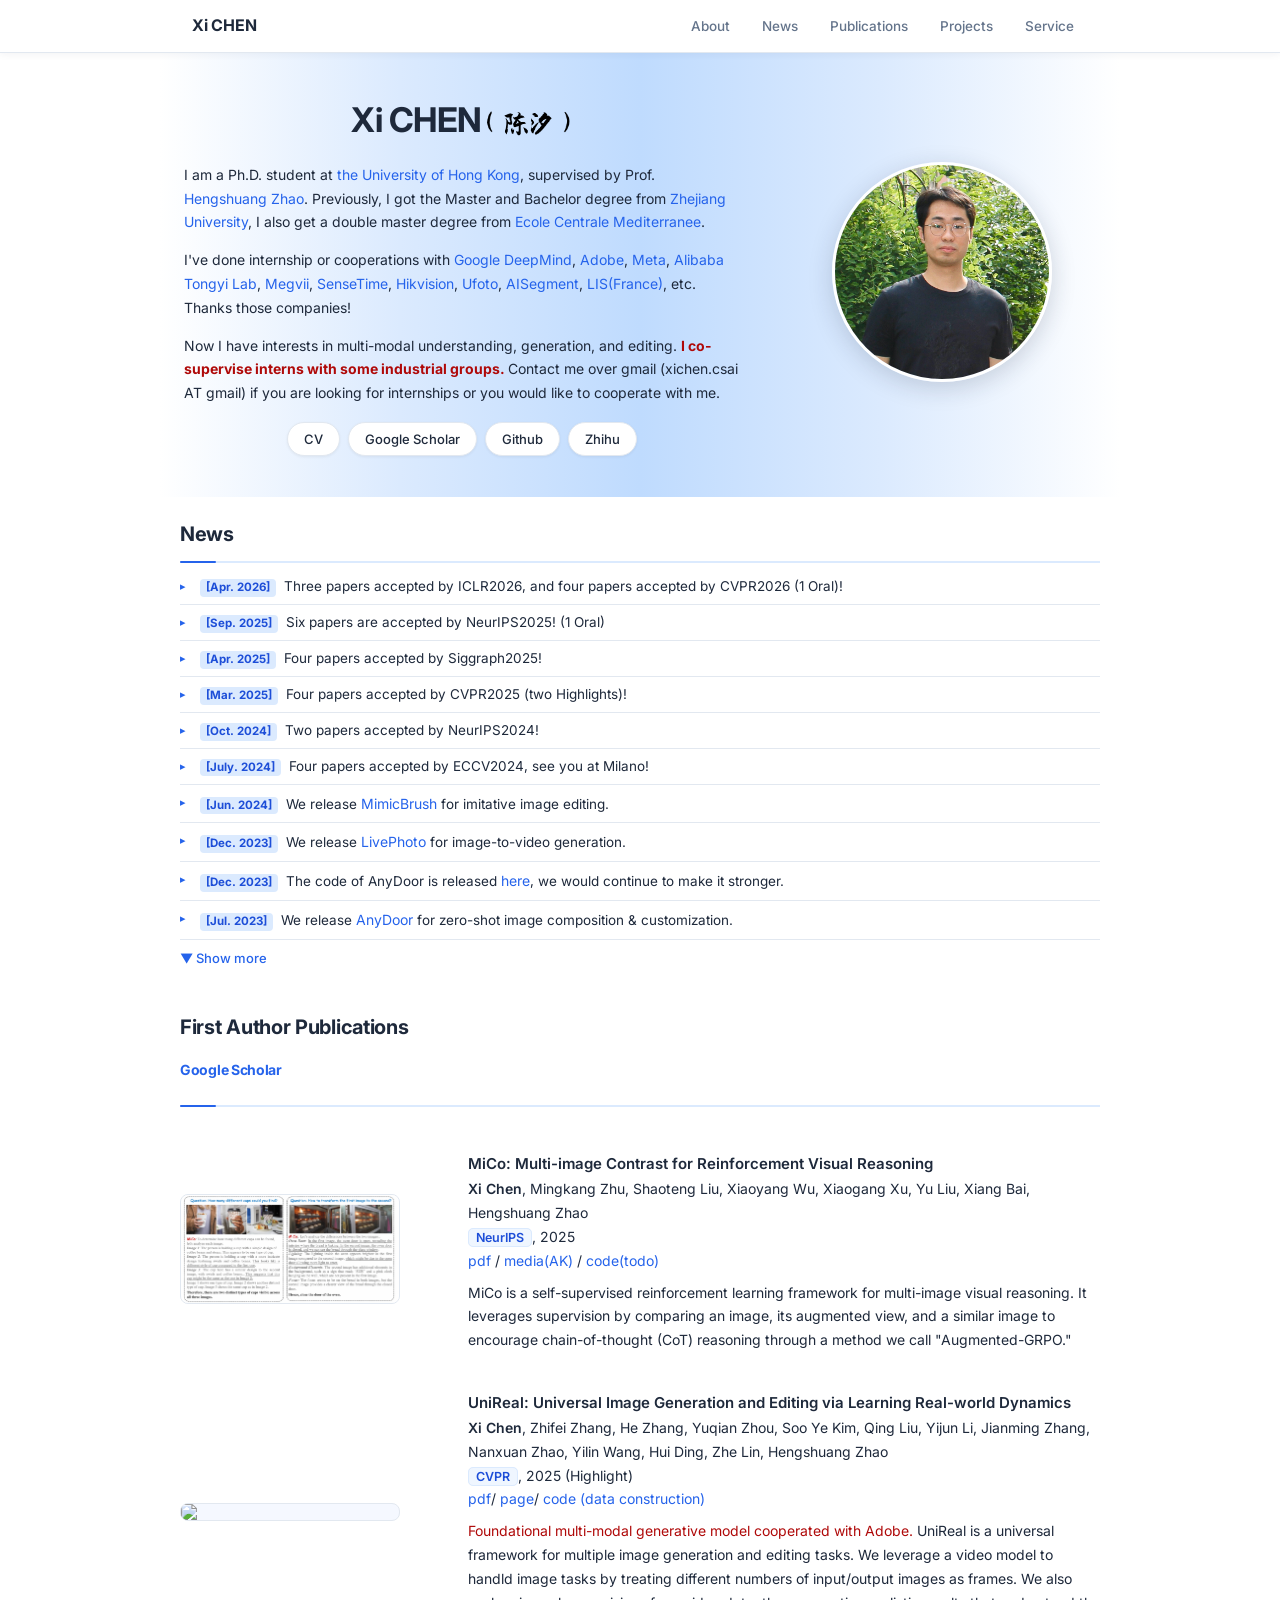
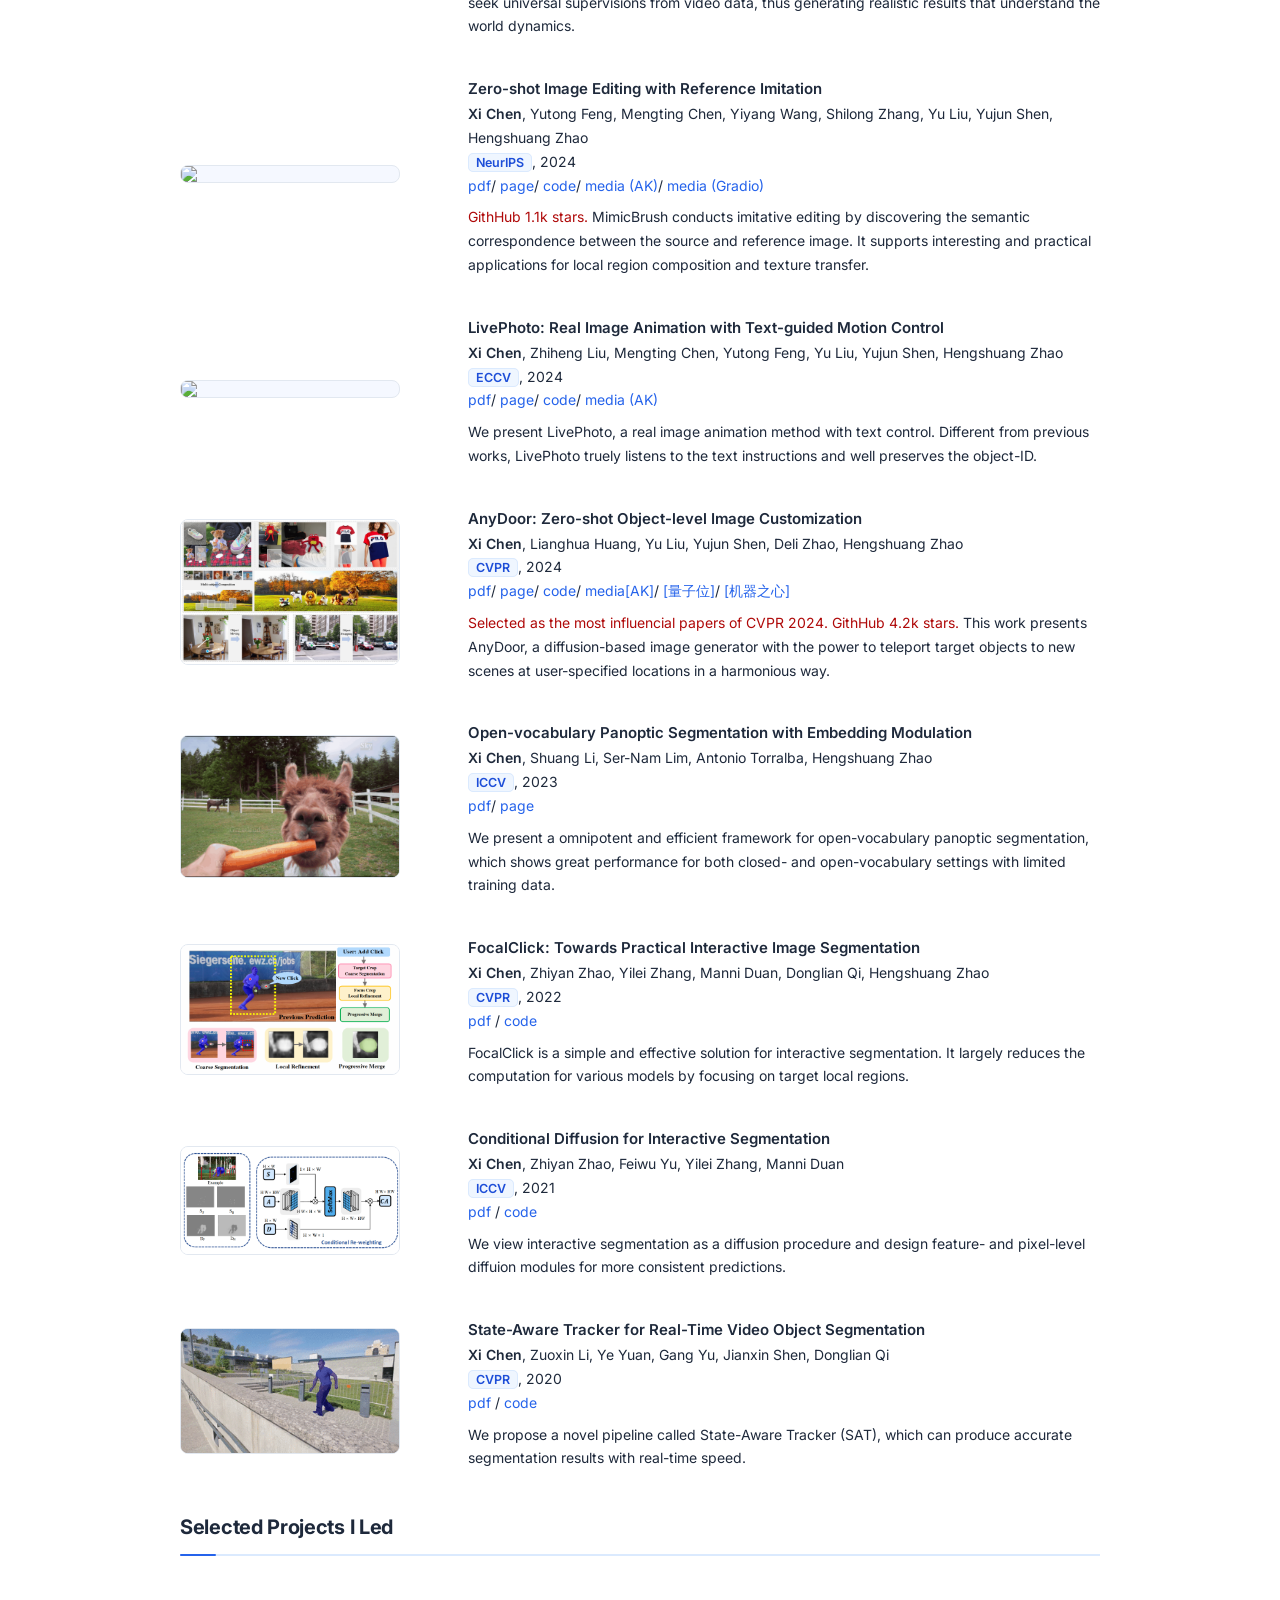
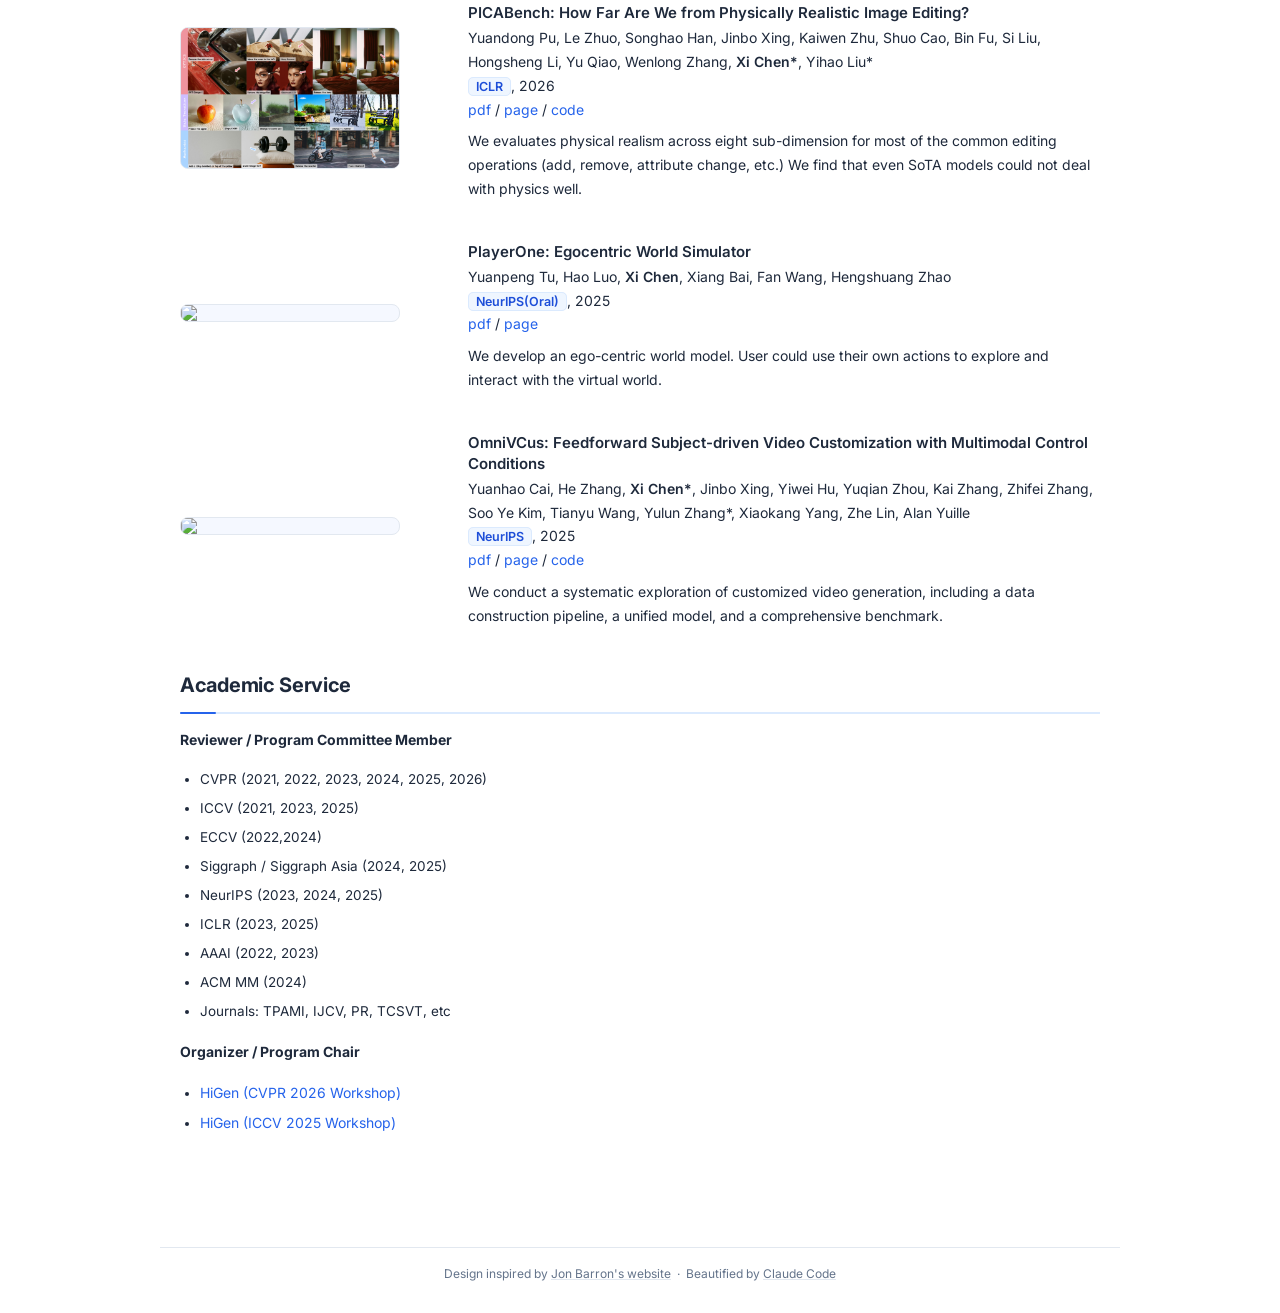
==== index.html @ 02a72957 "Fix paper row spacing: tighten title-to-author gap and adjust description margin Co-Authored-By: Cla" ====
<!DOCTYPE HTML>
<html lang="en">

<head>
  <meta http-equiv="Content-Type" content="text/html; charset=UTF-8">

  <title>Xi CHEN (陈汐)</title>

  <meta name="author" content="Xi Chen">
  <meta name="viewport" content="width=device-width, initial-scale=1">

  <link rel="preconnect" href="https://fonts.googleapis.com">
  <link rel="preconnect" href="https://fonts.gstatic.com" crossorigin>
  <link rel="stylesheet" type="text/css" href="stylesheet.css">
  <link rel="icon" type="image/jpg" href="images/hku_icon.jpeg">

</head>

<body>

  <!-- ===== Top Navigation Bar ===== -->
  <nav class="topnav">
    <div class="topnav-inner">
      <span class="topnav-name">Xi CHEN</span>
      <div class="topnav-links">
        <a href="#about">About</a>
        <a href="#news">News</a>
        <a href="#publications">Publications</a>
        <a href="#projects">Projects</a>
        <a href="#service">Service</a>
      </div>
    </div>
  </nav>

  <table class="main-wrapper"
    style="width:100%;max-width:960px;border:0px;border-spacing:0px;border-collapse:separate;margin-right:auto;margin-left:auto;">
    <tbody>
      <tr style="padding:0px">
        <td style="padding:0px">
          <table class="bio-section" id="about"
            style="width:100%;border:0px;border-spacing:0px;border-collapse:separate;margin-right:auto;margin-left:auto;">
            <tbody>
              <tr style="padding:0px">
                <td style="padding:2.5%;width:63%;vertical-align:middle">
                  <p style="text-align:center">
                    <name>Xi CHEN<img style="max-height:30px;vertical-align: middle;"
                        src="images/chinese_name.png" /></name>

                  </p>
                  <p>
                    I am a Ph.D. student at <a href="https://www.hku.hk/">the University of Hong Kong</a>, supervised by Prof. <a
                    href="https://hszhao.github.io/">Hengshuang Zhao</a>.

                    <!--Before joining HKU, I worked as a senior research engineer at  
                    <a href="https://www.alibabagroup.com/en-US">Alibaba Group</a>.-->
          
                    Previously, I got the Master and Bachelor degree from
                    <a href="https://www.zju.edu.cn/english/">Zhejiang University</a>,
                    I also get a double master degree from
                    <a href="https://www.centrale-mediterranee.fr/fr">Ecole Centrale Mediterranee</a>.
                  </p>


                  <p>
                    I've done internship or cooperations with  
                     <a href="https://deepmind.google/">Google DeepMind</a>, 
                     <a href="https://www.adobe.com/about-adobe.html">Adobe</a>, 
                     <a href="https://www.meta.ai/">Meta</a>, 
                     <a href="https://www.alibaba.com/">Alibaba Tongyi Lab</a>, 
                     <a href="https://en.megvii.com/">Megvii</a>, 
                     <a href="https://www.sensetime.com/cn">SenseTime</a>, 
                     <a href="https://us.hikvision.com/en">Hikvision</a>, 
                     <a href="https://www.ufotosoft.com/">Ufoto</a>, 
                     <a href="https://www.aisegment.cn/">AISegment</a>, 
                     <a href="https://www.lis-lab.fr/">LIS(France)</a>, 
                     etc. Thanks those companies!
                  </p>

                  <p>
                    Now I have interests in multi-modal understanding, generation, and editing.
                    <span style="color:rgb(175, 9, 9); font-weight:bold;">
                      I co-supervise interns with some industrial groups.
                    </span>  
                    Contact me over gmail (xichen.csai AT gmail) if you are looking for internships or you would like to cooperate with me.
                  </p>
                
                  <p>
                    <!-- <font color="red">Update: On job market now! Drop me an email if you are interested.</font> -->
                  </p>
                  <p class="profile-links">
                    <a href="data/cv_chenxi_2023.3.pdf">CV</a>
                    <a href="https://scholar.google.com/citations?user=INISnXkAAAAJ&hl=en">Google Scholar</a>
                    <a href="https://github.com/XavierCHEN34">Github</a>
                    <a href="https://www.zhihu.com/people/xavierchen">Zhihu</a>
                  </p>
                </td>
              
                <td style="padding:2.5%;width:40%;max-width:40%;text-align:center;">
                  <a href="images/photo-life.jpg" target="_blank">
                    <img 
                      src="images/photo-life.jpg" 
                      alt="profile photo" 
                      class="hoverZoomLink profile-photo"
                      style="
                        width: 220px;
                        height: 220px;
                        border-radius: 50%;
                        object-fit: cover;
                        box-shadow: 0 4px 10px rgba(0,0,0,0.2);
                        transition: all 0.5s ease-in-out;
                      ">
                  </a>
                </td>

                <style>
                  /* 鼠标悬停时换图 */
                  .profile-photo:hover {
                    content: url('images/photo-life2.jpg');
                    transform: scale(1.05); /* 轻微放大一点，更生动 */
                    box-shadow: 0 6px 15px rgba(0,0,0,0.3);
                  }
                </style>


              </tr>
            </tbody>
          </table>
          <table
            style="width:100%;border:0px;border-spacing:0px;border-collapse:separate;margin-right:auto;margin-left:auto;">
            <tbody>
              <tr>
                <td style="padding:20px;width:100%;vertical-align:middle">
                  <heading id="news">News</heading>
                  <ul class="news-list" id="news-list">
                    <li> <b>[Apr. 2026]</b> Three papers accepted by ICLR2026, and four papers accepted by CVPR2026 (1 Oral)!</li>
                    <li> <b>[Sep. 2025]</b> Six papers are accepted by NeurIPS2025! (1 Oral) </li>
                    <li> <b>[Apr. 2025]</b> Four papers accepted by Siggraph2025!</li>
                    <li> <b>[Mar. 2025]</b> Four papers accepted by CVPR2025 (two Highlights)!</li>
                    <li> <b>[Oct. 2024]</b> Two papers accepted by NeurIPS2024!</li>
                    <li> <b>[July. 2024]</b> Four papers accepted by ECCV2024, see you at Milano!</li>
                    <li> <b>[Jun. 2024]</b> We release <a href="https://xavierchen34.github.io/MimicBrush-Page/">MimicBrush</a> for imitative image editing. </li>
                    <li> <b>[Dec. 2023]</b> We release <a href="https://xavierchen34.github.io/LivePhoto-Page/">LivePhoto</a> for image-to-video generation. </li>
                    <li> <b>[Dec. 2023]</b> The code of AnyDoor is released <a href="https://github.com/damo-vilab/AnyDoor">here</a>, we would continue to make it stronger. </li>
                    <li> <b>[Jul. 2023]</b> We release <a href="https://damo-vilab.github.io/AnyDoor-Page/">AnyDoor</a> for zero-shot image composition &amp; customization.</li>
                    <li> <b>[Jul. 2023]</b> OPSNet is accepted by ICCV2023.</li>
                    <li> <b>[Mar. 2023]</b> We release the manuscripts of
                      <a href="https://arxiv.org/abs/2303.11324">OPSNet</a> and
                      <a href="https://arxiv.org/abs/2303.11320">ScribbleSeg</a>.</li>
                    <li> <b>[Mar. 2023]</b> One co-authored paper accepted to CVPR2023.</li>
                    <li> <b>[Feb. 2022]</b> I join HKU as a PhD student. </li>
                    <li> <b>[Mar. 2022]</b> One paper accepted to CVPR2022.</li>
                    <li> <b>[Jun. 2021]</b> One paper accepted to ICCV2021.</li>
                    <li> <b>[Jun. 2020]</b> I graduate from Zhejiang University and join Alibaba Group.</li>
                    <li> <b>[Mar. 2020]</b> One paper accepted to CVPR2020.</li>
                  </ul>
                  <div style="text-align:left;margin-top:6px;">
                    <a id="news-toggle" href="javascript:void(0);" onclick="toggleNews()" style="font-size:13px;">▼ Show more</a>
                  </div>
                  <script>
                    var NEWS_VISIBLE = 10;
                    function applyNewsVisibility(expanded) {
                      var items = document.querySelectorAll('#news-list li');
                      for (var i = 0; i < items.length; i++) {
                        items[i].style.display = (expanded || i < NEWS_VISIBLE) ? '' : 'none';
                      }
                      var toggle = document.getElementById('news-toggle');
                      toggle.style.display = items.length <= NEWS_VISIBLE ? 'none' : '';
                      toggle.textContent = expanded ? '▲ Show less' : '▼ Show more';
                      toggle._expanded = expanded;
                    }
                    function toggleNews() {
                      var toggle = document.getElementById('news-toggle');
                      applyNewsVisibility(!toggle._expanded);
                    }
                    applyNewsVisibility(false);
                  </script>
                </td>
              </tr>
            </tbody>
          </table>

          <table
            style="width:100%;border:0px;border-spacing:0px;border-collapse:separate;margin-right:auto;margin-left:auto;">
            <tbody>
              <tr>
                <td style="padding:20px;width:100%;vertical-align:middle">
                  <heading id="publications">First Author Publications
                  <p>
                    <a href="https://scholar.google.com/citations?user=INISnXkAAAAJ&hl=en">Google Scholar</a> 
                  </p>
                </td>
              </tr>
            </tbody>
          </table>
          <table
            style="width:100%;border:0px;border-spacing:0px;border-collapse:separate;margin-right:auto;margin-left:auto;">
            <tbody>


              <tr class="paper-row" onmouseout="malle_stop()" onmouseover="malle_start()">
                <td style="padding:20px;width:30%;vertical-align:middle">
                  <div class="one">
                    <div class="two" id='malle_image'>
                      <img src='images/mico.png'>
                    </div>
                    <img src='images/mico2.png'>
                  </div>
                  <script type="text/javascript">
                    function malle_start() {
                      document.getElementById('malle_image').style.opacity = "1";
                    }
                    function malle_stop() {
                      document.getElementById('malle_image').style.opacity = "0";
                    }
                    malle_stop()
                  </script>
                </td>
                <td style="padding:20px;width:70%;vertical-align:top">
                  <a href="https://arxiv.org/abs/2506.22434">
                    <papertitle>MiCo: Multi-image Contrast for Reinforcement Visual Reasoning</papertitle>
                  </a>
                  <strong>Xi Chen</strong>, Mingkang Zhu, Shaoteng Liu, Xiaoyang Wu, Xiaogang Xu, Yu Liu, Xiang Bai, Hengshuang Zhao
                  <br>
                  <em>NeurIPS</em>, 2025
                  <br>
                  <a href="https://arxiv.org/abs/2506.22434">pdf</a> / 
                  <a href="https://x.com/_akhaliq/status/1939528983135363086">media(AK)</a> /
                  <a href="https://arxiv.org/abs/2506.22434">code(todo)</a> 
                  <p>
                    MiCo is a self-supervised reinforcement learning framework for multi-image visual reasoning. 
                    It leverages supervision by comparing an image, its augmented view, and a similar image to encourage chain-of-thought (CoT) reasoning through a method we call "Augmented-GRPO."
                  </p>
                </td>
              </tr>



              <tr class="paper-row" onmouseout="malle_stop()" onmouseover="malle_start()">
                <td style="padding:20px;width:30%;vertical-align:middle">
                  <div class="one">
                    <div class="two" id='malle_image'>
                      <img src='images/UniReal.gif'>
                    </div>
                    <img src='images/UniReal.gif'>
                  </div>
                  <script type="text/javascript">
                    function malle_start() {
                      document.getElementById('malle_image').style.opacity = "1";
                    }
                    function malle_stop() {
                      document.getElementById('malle_image').style.opacity = "0";
                    }
                    malle_stop()
                  </script>
                </td>
                <td style="padding:20px;width:70%;vertical-align:top">
                  <a href="https://arxiv.org/abs/2412.07774">
                    <papertitle>UniReal: Universal Image Generation and Editing via Learning Real-world Dynamics</papertitle>
                  </a>
                  <strong>Xi Chen</strong>, Zhifei Zhang, He Zhang, Yuqian Zhou, Soo Ye Kim, Qing Liu, Yijun Li, Jianming Zhang, Nanxuan Zhao, Yilin Wang, Hui Ding, Zhe Lin, Hengshuang Zhao
                  <br>
                  <em>CVPR</em>, 2025 (Highlight)
                  <br>
                  <a href="https://arxiv.org/abs/2412.07774">pdf</a>/
                  <a href="https://xavierchen34.github.io/UniReal-Page/">page</a>/
                  <a href="https://github.com/XavierCHEN34/UniReal">code (data construction)</a>
                  <p>
                    <span style="color: rgb(175, 9, 9);">Foundational multi-modal generative model cooperated with Adobe.</span>  
                    UniReal is a universal framework for multiple image generation and editing tasks. We leverage a video model to handld image tasks by treating different numbers of 
                    input/output images as frames. We also seek universal supervisions from video data, thus generating realistic results that understand the world dynamics.
                  </p>
                </td>
              </tr>


              <tr class="paper-row" onmouseout="malle_stop()" onmouseover="malle_start()">
                <td style="padding:20px;width:30%;vertical-align:middle">
                  <div class="one">
                    <div class="two" id='malle_image'>
                      <img src='images/MimicBrush.png'>
                    </div>
                    <img src='images/MimicBrush.png'>
                  </div>
                  <script type="text/javascript">
                    function malle_start() {
                      document.getElementById('malle_image').style.opacity = "1";
                    }
                    function malle_stop() {
                      document.getElementById('malle_image').style.opacity = "0";
                    }
                    malle_stop()
                  </script>
                </td>
                <td style="padding:20px;width:70%;vertical-align:top">
                  <a href="https://arxiv.org/abs/2406.07547">
                    <papertitle>Zero-shot Image Editing with Reference Imitation</papertitle>
                  </a>
                  <strong>Xi Chen</strong>, Yutong Feng, Mengting Chen, Yiyang Wang, Shilong Zhang, Yu Liu, Yujun Shen, Hengshuang Zhao
                  <br>
                  <em>NeurIPS</em>, 2024
                  <br>
                  <a href="https://arxiv.org/abs/2406.07547">pdf</a>/
                  <a href="https://xavierchen34.github.io/MimicBrush-Page/">page</a>/
                  <a href="https://github.com/ali-vilab/MimicBrush">code</a>/
                  <a href="https://x.com/_akhaliq/status/1800726257098760584">media (AK)</a>/
                  <a href="https://x.com/Gradio/status/1800905251563733361">media (Gradio)</a>
                  <p>
                    <span style="color: rgb(175, 9, 9);">GithHub 1.1k stars.</span>  
                    MimicBrush conducts imitative editing by discovering the semantic correspondence between the source and reference image.
                    It supports interesting and practical applications for local region composition and texture transfer.
                  </p>
                </td>
              </tr>



  

              <tr class="paper-row" onmouseout="malle_stop()" onmouseover="malle_start()">
                <td style="padding:20px;width:30%;vertical-align:middle">
                  <div class="one">
                    <div class="two" id='malle_image'>
                      <img src='images/LivePhoto.gif'>
                    </div>
                    <img src='images/LivePhoto.gif'>
                  </div>
                  <script type="text/javascript">
                    function malle_start() {
                      document.getElementById('malle_image').style.opacity = "1";
                    }
                    function malle_stop() {
                      document.getElementById('malle_image').style.opacity = "0";
                    }
                    malle_stop()
                  </script>
                </td>
                <td style="padding:20px;width:70%;vertical-align:top">
                  <a href="https://arxiv.org/abs/2312.02928">
                    <papertitle>LivePhoto: Real Image Animation with Text-guided Motion Control</papertitle>
                  </a>
                  <strong>Xi Chen</strong>, Zhiheng Liu, Mengting Chen, Yutong Feng, Yu Liu, Yujun Shen, Hengshuang Zhao 
                  <br>
                  <em>ECCV</em>, 2024
                  <br>
                  <a href="https://arxiv.org/abs/2312.02928">pdf</a>/
                  <a href="https://xavierchen34.github.io/LivePhoto-Page/">page</a>/
                  <a href="https://github.com/XavierCHEN34/LivePhoto">code</a>/
                  <a href="https://twitter.com/_akhaliq/status/1732224399414067333">media (AK)</a>
                  <p>
                    We present LivePhoto, a real image animation method with text control. Different from previous works, 
                    LivePhoto truely listens to the text instructions and well preserves the object-ID.
                  </p>
                </td>
              </tr>


              <tr class="paper-row" onmouseout="malle_stop()" onmouseover="malle_start()">
                <td style="padding:20px;width:30%;vertical-align:middle">
                  <div class="one">
                    <div class="two" id='malle_image'>
                      <img src='images/AnyDoor_teaser.jpg'>
                    </div>
                    <img src='images/AnyDoor_teaser.jpg'>
                  </div>
                  <script type="text/javascript">
                    function malle_start() {
                      document.getElementById('malle_image').style.opacity = "1";
                    }
                    function malle_stop() {
                      document.getElementById('malle_image').style.opacity = "0";
                    }
                    malle_stop()
                  </script>
                </td>
                <td style="padding:20px;width:70%;vertical-align:top">
                  <a href="https://arxiv.org/pdf/2307.09481.pdf">
                    <papertitle>AnyDoor: Zero-shot Object-level Image Customization</papertitle>
                  </a>
                  <strong>Xi Chen</strong>, Lianghua Huang, Yu Liu, Yujun Shen, Deli Zhao, Hengshuang Zhao 
                  <br>
                  <em>CVPR</em>, 2024
                  <br>
                  <a href="https://arxiv.org/pdf/2307.09481.pdf">pdf</a>/
                  <a href="https://damo-vilab.github.io/AnyDoor-Page/">page</a>/
                  <a href="https://github.com/damo-vilab/AnyDoor">code</a>/
                  <a href="https://x.com/_akhaliq/status/1738772616142303728">media[AK]</a>/
                  <a href="https://mp.weixin.qq.com/s/IlRAhuJ4k0sFRJulUKZICA">[量子位]</a>/
                  <a href="https://www.jiqizhixin.com/articles/2023-12-21-3">[机器之心]</a>
                  <p>
                    <span style="color: rgb(175, 9, 9);">Selected as the most influencial papers of CVPR 2024. GithHub 4.2k stars.</span>  
                    This work presents AnyDoor, a diffusion-based image generator with the power to 
                    teleport target objects to new scenes at user-specified locations in a harmonious way. 
                  </p>
                </td>
              </tr>

              <tr class="paper-row" onmouseout="malle_stop()" onmouseover="malle_start()">
                <td style="padding:20px;width:30%;vertical-align:middle">
                  <div class="one">
                    <div class="two" id='malle_image'>
                      <img src='images/OPSNet.gif'>
                    </div>
                    <img src='images/OPSNet.gif'>
                  </div>
                  <script type="text/javascript">
                    function malle_start() {
                      document.getElementById('malle_image').style.opacity = "1";
                    }

                    function malle_stop() {
                      document.getElementById('malle_image').style.opacity = "0";
                    }
                    malle_stop()
                  </script>
                </td>
                <td style="padding:20px;width:70%;vertical-align:top">
                  <a href="https://arxiv.org/abs/2303.11324">
                    <papertitle>Open-vocabulary Panoptic Segmentation with Embedding Modulation</papertitle>
                  </a>
                  <strong>Xi Chen</strong>, Shuang Li, Ser-Nam Lim, Antonio Torralba, Hengshuang Zhao
                  <br>
                  <em>ICCV</em>, 2023

                  <br>
                  <a href="https://arxiv.org/abs/2303.11324">pdf</a>/
                  <a href="https://opsnet-page.github.io/">page</a>
                  <p>
                    We present a omnipotent and efficient framework for open-vocabulary panoptic segmentation, which shows great performance
                    for both closed- and open-vocabulary settings with limited training data.
                  </p>
                </td>
              </tr>
              
              
              
              <tr class="paper-row" onmouseout="malle_stop()" onmouseover="malle_start()">
                <td style="padding:20px;width:30%;vertical-align:middle">
                  <div class="one">
                    <div class="two" id='malle_image'>
                      <img src='images/FocalClick.png'>
                    </div>
                    <img src='images/FocalClick.png'>
                  </div>
                  <script type="text/javascript">
                    function malle_start() {
                      document.getElementById('malle_image').style.opacity = "1";
                    }

                    function malle_stop() {
                      document.getElementById('malle_image').style.opacity = "0";
                    }
                    malle_stop()
                  </script>
                </td>
                <td style="padding:20px;width:70%;vertical-align:top">
                  <a href="https://arxiv.org/abs/2204.02574">
                    <papertitle>FocalClick: Towards Practical Interactive Image Segmentation</papertitle>
                  </a>
                  <strong>Xi Chen</strong>, Zhiyan Zhao, Yilei Zhang, Manni Duan, Donglian Qi, Hengshuang Zhao
                  <br>
                  <!--<em>ICML</em>, 2022 &nbsp <font color="red"><strong>(Spotlight)</strong></font> -->
                  <em>CVPR</em>, 2022

                  <br>
                  <a href="https://arxiv.org/abs/2204.02574">pdf</a> /
                  <a href="https://github.com/XavierCHEN34/ClickSEG">code</a>
                  <p>
                    FocalClick is a simple and effective solution for interactive segmentation. It largely reduces the 
                    computation for various models by focusing on target local regions.
                  </p>
                </td>
              </tr>    


              <tr class="paper-row" onmouseout="malle_stop()" onmouseover="malle_start()">
                <td style="padding:20px;width:30%;vertical-align:middle">
                  <div class="one">
                    <div class="two" id='malle_image'>
                      <img src='images/CDNet.png'>
                    </div>
                    <img src='images/CDNet.png'>
                  </div>
                  <script type="text/javascript">
                    function malle_start() {
                      document.getElementById('malle_image').style.opacity = "1";
                    }

                    function malle_stop() {
                      document.getElementById('malle_image').style.opacity = "0";
                    }
                    malle_stop()
                  </script>
                </td>
                <td style="padding:20px;width:70%;vertical-align:top">
                  <a href="https://openaccess.thecvf.com/content/ICCV2021/papers/Chen_Conditional_Diffusion_for_Interactive_Segmentation_ICCV_2021_paper.pdf">
                    <papertitle>Conditional Diffusion for Interactive Segmentation</papertitle>
                  </a>
                  <strong>Xi Chen</strong>, Zhiyan Zhao, Feiwu Yu, Yilei Zhang, Manni Duan
                  <br>
                  <!--<em>ICML</em>, 2022 &nbsp <font color="red"><strong>(Spotlight)</strong></font> -->
                  <em>ICCV</em>, 2021

                  <br>
                  <a href="https://openaccess.thecvf.com/content/ICCV2021/papers/Chen_Conditional_Diffusion_for_Interactive_Segmentation_ICCV_2021_paper.pdf">pdf</a> /
                  <a href="https://github.com/XavierCHEN34/ClickSEG">code</a>
                  <p>
                    We view interactive segmentation as a diffusion procedure and design  feature- and pixel-level diffuion modules for more consistent predictions.
                  </p>
                </td>
              </tr>    

              <tr class="paper-row" onmouseout="malle_stop()" onmouseover="malle_start()">
                <td style="padding:20px;width:30%;vertical-align:middle">
                  <div class="one">
                    <div class="two" id='malle_image'>
                      <img src='images/sat.gif'>
                    </div>
                    <img src='images/sat.gif'>
                  </div>
                  <script type="text/javascript">
                    function malle_start() {
                      document.getElementById('malle_image').style.opacity = "1";
                    }

                    function malle_stop() {
                      document.getElementById('malle_image').style.opacity = "0";
                    }
                    malle_stop()
                  </script>
                </td>
                <td style="padding:20px;width:70%;vertical-align:top">
                  <a href="https://arxiv.org/abs/2003.00482">
                    <papertitle>State-Aware Tracker for Real-Time Video Object Segmentation</papertitle>
                  </a>
                  <strong>Xi Chen</strong>, Zuoxin Li, Ye Yuan, Gang Yu, Jianxin Shen, Donglian Qi
                  <br>
                  <!--<em>ICML</em>, 2022 &nbsp <font color="red"><strong>(Spotlight)</strong></font> -->
                  <em>CVPR</em>, 2020

                  <br>
                  <a href="https://arxiv.org/abs/2003.00482">pdf</a> /
                  <a href="https://github.com/megvii-research/video_analyst">code</a>
                  <p>
                    We propose a novel pipeline called State-Aware Tracker (SAT), which can produce accurate segmentation results with real-time speed.
                  </p>
                </td>
              </tr>   

            </tbody>
          </table>



          <table
            style="width:100%;border:0px;border-spacing:0px;border-collapse:separate;margin-right:auto;margin-left:auto;">
            <tbody>
              <tr>
                <td style="padding:20px;width:100%;vertical-align:middle">
                  <heading id="projects"> Selected Projects I Led </heading>
                </td>
              </tr>
            </tbody>
          </table>
          <table
            style="width:100%;border:0px;border-spacing:0px;border-collapse:separate;margin-right:auto;margin-left:auto;">
            <tbody>

              <tr class="paper-row" onmouseout="malle_stop()" onmouseover="malle_start()">
                <td style="padding:20px;width:30%;vertical-align:middle">
                  <div class="one">
                    <div class="two" id='malle_image'>
                      <img src='images/picabench.png'>
                    </div>
                    <img src='images/picabench.png'>
                  </div>
                  <script type="text/javascript">
                    function malle_start() {
                      document.getElementById('malle_image').style.opacity = "1";
                    }

                    function malle_stop() {
                      document.getElementById('malle_image').style.opacity = "0";
                    }
                    malle_stop()
                  </script>
                </td>
                <td style="padding:20px;width:70%;vertical-align:top">
                  <a href="https://arxiv.org/abs/2510.17681">
                    <papertitle>PICABench: How Far Are We from Physically Realistic Image Editing?</papertitle>
                  </a>
                  Yuandong Pu, Le Zhuo, Songhao Han, Jinbo Xing, Kaiwen Zhu, Shuo Cao, Bin Fu, Si Liu, Hongsheng Li, Yu Qiao, Wenlong Zhang, <strong>Xi Chen*</strong>, Yihao Liu*
                  <br>
                  <em>ICLR</em>, 2026

                  <br>
                  <a href="https://arxiv.org/abs/2510.17681">pdf</a> /
                  <a href="https://picabench.github.io/">page</a> /
                  <a href="https://github.com/Andrew0613/PICABench">code</a>
                  <p>
                    We evaluates physical realism across eight sub-dimension for most of the common editing operations (add, remove, attribute change, etc.)
                    We find that even SoTA models could not deal with physics well. 
                  </p>
                </td>
              </tr>   
              

              <!-- PhysMaster: commented out (not accepted yet)
              <tr class=”paper-row” onmouseout=”malle_stop()” onmouseover=”malle_start()”>
                <td style=”padding:20px;width:30%;vertical-align:middle”>
                  <div class=”one”>
                    <div class=”two” id='malle_image'>
                      <img src='images/physmaster.gif'>
                    </div>
                    <img src='images/physmaster.gif'>
                  </div>
                </td>
                <td style=”padding:20px;width:70%;vertical-align:top”>
                  <a href=”https://arxiv.org/abs/2510.13809”>
                    <papertitle>PhysMaster: Mastering Physical Representation for Video Generation via Reinforcement Learning</papertitle>
                  </a>
                  Sihui Ji, <strong>Xi Chen</strong>, Xin Tao, Pengfei Wan, Hengshuang Zhao
                  <br>
                  <em>Arxiv Preprint</em>, 2025
                  <br>
                  <a href=”https://arxiv.org/abs/2510.13809”>pdf</a> /
                  <a href=”https://sihuiji.github.io/PhysMaster-Page/”>page</a>
                </td>
              </tr>
              -->

              <tr class="paper-row" onmouseout="malle_stop()" onmouseover="malle_start()">
                <td style="padding:20px;width:30%;vertical-align:middle">
                  <div class="one">
                    <div class="two" id='malle_image'>
                      <img src='images/PlayerOne.gif'>
                    </div>
                    <img src='images/PlayerOne.gif'>
                  </div>
                  <script type="text/javascript">
                    function malle_start() {
                      document.getElementById('malle_image').style.opacity = "1";
                    }

                    function malle_stop() {
                      document.getElementById('malle_image').style.opacity = "0";
                    }
                    malle_stop()
                  </script>
                </td>
                <td style="padding:20px;width:70%;vertical-align:top">
                  <a href="https://arxiv.org/abs/2506.09995">
                    <papertitle>PlayerOne: Egocentric World Simulator</papertitle>
                  </a>
                  Yuanpeng Tu, Hao Luo, <strong>Xi Chen</strong>, Xiang Bai, Fan Wang, Hengshuang Zhao
                  <br>
                  <em>NeurIPS(Oral)</em>, 2025

                  <br>
                  <a href="https://arxiv.org/abs/2506.09995">pdf</a> /
                  <a href="https://playerone-hku.github.io/">page</a> 
                  <p>
                    We develop an ego-centric world model. User could use their own actions to explore and interact with the virtual world.
                  </p>
                </td>
              </tr>   

              <tr class="paper-row" onmouseout="malle_stop()" onmouseover="malle_start()">
                <td style="padding:20px;width:30%;vertical-align:middle">
                  <div class="one">
                    <div class="two" id='malle_image'>
                      <img src='images/omnivcus.gif'>
                    </div>
                    <img src='images/omnivcus.gif'>
                  </div>
                  <script type="text/javascript">
                    function malle_start() {
                      document.getElementById('malle_image').style.opacity = "1";
                    }

                    function malle_stop() {
                      document.getElementById('malle_image').style.opacity = "0";
                    }
                    malle_stop()
                  </script>
                </td>
                <td style="padding:20px;width:70%;vertical-align:top">
                  <a href="https://arxiv.org/abs/2506.23361">
                    <papertitle>OmniVCus: Feedforward Subject-driven Video Customization with Multimodal Control Conditions</papertitle>
                  </a>
                  Yuanhao Cai, He Zhang, <strong>Xi Chen*</strong>, Jinbo Xing, Yiwei Hu, Yuqian Zhou, Kai Zhang, Zhifei Zhang, Soo Ye Kim, Tianyu Wang, Yulun Zhang*, Xiaokang Yang, Zhe Lin, Alan Yuille
                  <br>
                  <em>NeurIPS</em>, 2025

                  <br>
                  <a href="https://openreview.net/pdf/0008876971964c9e6af7ce90b5613b317372d8d7.pdf">pdf</a> /
                  <a href="https://caiyuanhao1998.github.io/project/OmniVCus/">page</a> /
                  <a href="https://github.com/caiyuanhao1998/Open-OmniVCus">code</a>
                  <p>
                    We conduct a systematic exploration of customized video generation, including a data construction pipeline, a unified model, and a comprehensive benchmark.
                  </p>
                </td>
              </tr>   




            </tbody>
          </table>

          <table
            style="width:100%;border:0px;border-spacing:0px;border-collapse:separate;margin-right:auto;margin-left:auto;">
            <tbody>
              <tr>
                <td style="padding:20px;width:100%;vertical-align:middle">

                  <heading id="service">Academic Service</heading>
                  <p>
                    <b>Reviewer / Program Committee Member</b>
                  </p>
                  <ul class="service-list">
                    <li> CVPR (2021, 2022, 2023, 2024, 2025, 2026)</li>
                    <li> ICCV (2021, 2023, 2025)</li>
                    <li> ECCV (2022,2024)</li>
                    <li> Siggraph / Siggraph Asia (2024, 2025)</li>
                    <li> NeurIPS (2023, 2024, 2025)</li>
                    <li> ICLR (2023, 2025)</li>
                    <li> AAAI (2022, 2023)</li>
                    <li> ACM MM (2024)</li>
                    <li> Journals: TPAMI, IJCV, PR, TCSVT, etc</li>
                  </ul>

                  <p>
                    <b>Organizer / Program Chair</b>
                  </p>
                  <ul class="service-list">
                    <li><a href="https://higen-2025.github.io/" target="_blank" rel="noopener noreferrer">HiGen (CVPR 2026 Workshop)</a></li>
                    <li><a href="https://higen-2025.github.io/" target="_blank" rel="noopener noreferrer">HiGen (ICCV 2025 Workshop)</a></li>
                  </ul>
                </td>
              </tr>
            </tbody>
          </table>
          
          <table
            style="width:100%;border:0px;border-spacing:0px;border-collapse:separate;margin-right:auto;margin-left:auto;">
            <tbody>
              <tr>
                <td class="visitor-map-cell">
                  <script type='text/javascript' id='clustrmaps' src='//cdn.clustrmaps.com/map_v2.js?cl=ffffff&w=300&t=tt&d=64wFOrCgVspDjUUVP2vRXujCrmintJYyeSI4nWJgn-c'></script>
                </td>
              </tr>
            </tbody>
          </table>

          <table
            style="width:100%;border:0px;border-spacing:0px;border-collapse:separate;margin-right:auto;margin-left:auto;">
            <tr>
              <td style="padding:0px">
                <br>
                <p class="footer-note">
                  Design inspired by <a href="https://jonbarron.info">Jon Barron's website</a> &nbsp;·&nbsp; Beautified by <a href="https://claude.ai/code">Claude Code</a>
                </p>
              </td>
            </tr>
          </table>
        </td>
      </tr>
  </table>
</body>

</html>
---- stylesheet.css ----
/* ============================================================
   Xi CHEN — Academic Homepage  |  Modern Design
   ============================================================ */

/* ---------- Fonts ---------- */
@import url('https://fonts.googleapis.com/css2?family=Inter:wght@300;400;500;600;700&display=swap');

/* Legacy Lato faces (kept for fallback) */
@font-face {
  font-family: 'Lato';
  font-style: italic;
  font-weight: 400;
  src: local('Lato Italic'), local('Lato-Italic'),
    url(https://fonts.gstatic.com/s/lato/v15/S6u8w4BMUTPHjxsAUi-qNiXg7eU0.woff2) format('woff2');
  unicode-range: U+0100-024F, U+0259, U+1E00-1EFF, U+2020, U+20A0-20AB,
    U+20AD-20CF, U+2113, U+2C60-2C7F, U+A720-A7FF;
}
@font-face {
  font-family: 'Lato';
  font-style: italic;
  font-weight: 400;
  src: local('Lato Italic'), local('Lato-Italic'),
    url(https://fonts.gstatic.com/s/lato/v15/S6u8w4BMUTPHjxsAXC-qNiXg7Q.woff2) format('woff2');
  unicode-range: U+0000-00FF, U+0131, U+0152-0153, U+02BB-02BC, U+02C6,
    U+02DA, U+02DC, U+2000-206F, U+2074, U+20AC, U+2122, U+2191, U+2193,
    U+2212, U+2215, U+FEFF, U+FFFD;
}
@font-face {
  font-family: 'Lato';
  font-style: normal;
  font-weight: 400;
  src: local('Lato Regular'), local('Lato-Regular'),
    url(https://fonts.gstatic.com/s/lato/v15/S6uyw4BMUTPHjxAwXiWtFCfQ7A.woff2) format('woff2');
  unicode-range: U+0100-024F, U+0259, U+1E00-1EFF, U+2020, U+20A0-20AB,
    U+20AD-20CF, U+2113, U+2C60-2C7F, U+A720-A7FF;
}
@font-face {
  font-family: 'Lato';
  font-style: normal;
  font-weight: 400;
  src: local('Lato Regular'), local('Lato-Regular'),
    url(https://fonts.gstatic.com/s/lato/v15/S6uyw4BMUTPHjx4wXiWtFCc.woff2) format('woff2');
  unicode-range: U+0000-00FF, U+0131, U+0152-0153, U+02BB-02BC, U+02C6,
    U+02DA, U+02DC, U+2000-206F, U+2074, U+20AC, U+2122, U+2191, U+2193,
    U+2212, U+2215, U+FEFF, U+FFFD;
}
@font-face {
  font-family: 'Lato';
  font-style: normal;
  font-weight: 700;
  src: local('Lato Bold'), local('Lato-Bold'),
    url(https://fonts.gstatic.com/s/lato/v15/S6u9w4BMUTPHh6UVSwiPGQ3q5d0.woff2) format('woff2');
  unicode-range: U+0000-00FF, U+0131, U+0152-0153, U+02BB-02BC, U+02C6,
    U+02DA, U+02DC, U+2000-206F, U+2074, U+20AC, U+2122, U+2191, U+2193,
    U+2212, U+2215, U+FEFF, U+FFFD;
}

/* ---------- Design Tokens ---------- */
:root {
  --blue:        #2563eb;
  --blue-dark:   #1d4ed8;
  --blue-light:  #dbeafe;
  --blue-xlight: #eff6ff;
  --amber:       #f59e0b;
  --red-vivid:   #dc2626;
  --text:        #1e293b;
  --text-muted:  #64748b;
  --bg-body:     #ffffff;
  --bg-card:     #ffffff;
  --bg-hover:    #f5f8ff;
  --border:      #e2e8f0;
  --radius:      14px;
  --shadow-card: 0 8px 32px rgba(30, 41, 59, 0.10),
                 0 2px 8px  rgba(30, 41, 59, 0.06);
}

/* ---------- Base ---------- */
*, *::before, *::after { box-sizing: border-box; }

body {
  background: var(--bg-body);
  color: var(--text);
  margin: 0;
  padding: 0;
}

body, td, th, tr, p, a {
  font-family: 'Inter', 'Lato', Verdana, Helvetica, sans-serif;
  font-size: 14px;
  line-height: 1.7;
}

/* ---------- Top Navigation ---------- */
.topnav {
  position: sticky;
  top: 0;
  z-index: 100;
  background: rgba(255, 255, 255, 0.92);
  backdrop-filter: blur(12px);
  -webkit-backdrop-filter: blur(12px);
  border-bottom: 1px solid var(--border);
  box-shadow: 0 1px 8px rgba(30, 41, 59, 0.06);
}
.topnav-inner {
  max-width: 960px;
  margin: 0 auto;
  padding: 0 32px;
  height: 52px;
  display: flex;
  align-items: center;
  justify-content: space-between;
}
.topnav-name {
  font-weight: 700;
  font-size: 16px;
  color: var(--text);
  letter-spacing: -0.2px;
}
.topnav-links {
  display: flex;
  gap: 4px;
}
.topnav-links a {
  padding: 6px 14px;
  border-radius: 8px;
  font-size: 13.5px;
  font-weight: 500;
  color: var(--text-muted);
  transition: background 0.15s, color 0.15s;
}
.topnav-links a:hover {
  background: var(--blue-xlight);
  color: var(--blue);
}

/* ---------- Main Wrapper ---------- */
.main-wrapper {
  background: var(--bg-card);
}

/* ---------- Links ---------- */
a {
  color: var(--blue);
  text-decoration: none;
  transition: color 0.15s ease;
}
a:focus, a:hover {
  color: var(--blue-dark);
  text-decoration: none;
}

/* ---------- Typography ---------- */
strong {
  font-family: 'Inter', 'Lato', Verdana, Helvetica, sans-serif;
  font-size: 14px;
  font-weight: 600;
}

/* Section headings */
heading {
  display: block;
  font-family: 'Inter', 'Lato', Verdana, Helvetica, sans-serif;
  font-size: 20px;
  font-weight: 700;
  color: var(--text);
  letter-spacing: -0.3px;
  padding-bottom: 10px;
  margin-bottom: 6px;
  border-bottom: 2px solid var(--blue-light);
  position: relative;
}
heading::after {
  content: '';
  position: absolute;
  left: 0;
  bottom: -2px;
  width: 36px;
  height: 2px;
  background: var(--blue);
  border-radius: 2px;
}

/* Paper titles */
papertitle {
  display: block;
  font-family: 'Inter', 'Lato', Verdana, Helvetica, sans-serif;
  font-size: 15px;
  font-weight: 600;
  line-height: 1.4;
  color: var(--text);
  transition: color 0.15s ease;
  margin-bottom: 3px;
}
a:hover papertitle {
  color: var(--blue);
}

/* Name / title */
name {
  display: block;
  font-family: 'Inter', 'Lato', Verdana, Helvetica, sans-serif;
  font-size: 34px;
  font-weight: 700;
  letter-spacing: -0.5px;
  color: var(--text);
}

/* Venue badges */
em {
  font-style: normal;
  font-weight: 600;
  font-size: 12.5px;
  color: var(--blue-dark);
  background: var(--blue-xlight);
  border: 1px solid var(--blue-light);
  padding: 1px 7px;
  border-radius: 5px;
}

/* ---------- Bio Header ---------- */
.bio-section {
  background: linear-gradient(
    to right,
    #ffffff 0%,
    #dbeafe 25%,
    #bfdbfe 50%,
    #dbeafe 75%,
    #ffffff 100%
  );
  border-bottom: 1px solid var(--border);
}

/* ---------- Profile Links ---------- */
.profile-links {
  text-align: center;
  margin-top: 12px;
}
.profile-links a {
  display: inline-block;
  padding: 5px 16px;
  background: white;
  border: 1.5px solid var(--border);
  border-radius: 24px;
  color: var(--text);
  font-size: 13px;
  font-weight: 500;
  margin: 3px 2px;
  transition: all 0.2s ease;
  box-shadow: 0 1px 3px rgba(0,0,0,0.06);
}
.profile-links a:hover {
  background: var(--blue);
  border-color: var(--blue);
  color: #ffffff;
  box-shadow: 0 3px 10px rgba(37,99,235,0.25);
  transform: translateY(-1px);
}

/* ---------- News List ---------- */
.news-list {
  list-style: none;
  margin: 0;
  padding: 0;
}
.news-list li {
  padding: 7px 0 7px 20px;
  position: relative;
  border-bottom: 1px solid var(--border);
  font-size: 13.5px;
  line-height: 1.55;
}
.news-list li:last-child { border-bottom: none; }
.news-list li::before {
  content: '▸';
  position: absolute;
  left: 0;
  color: var(--blue);
  font-size: 11px;
  top: 9px;
}
.news-list li b {
  display: inline-block;
  color: var(--blue-dark);
  font-size: 11.5px;
  font-weight: 700;
  background: var(--blue-light);
  padding: 0 6px;
  border-radius: 4px;
  margin-right: 4px;
}

/* ---------- Paper / Project Rows ---------- */
.paper-row {
  transition: background 0.15s ease;
  border-radius: 8px;
}
.paper-row:hover {
  background: var(--bg-hover);
}
.paper-row td:first-child {
  padding-left: 20px;
}
.paper-row p {
  margin-top: 8px;
  margin-bottom: 0;
}

/* Paper thumbnail containers */
.one {
  width: 220px;
  position: relative;
  display: inline-block;
  line-height: 0;          /* removes extra gap below inline images */
  border-radius: 8px;
  border: 1px solid var(--border);
  background: var(--bg-hover);
  overflow: hidden;
}
.one img {
  width: 220px;
  height: auto;
  display: block;
}
.two {
  width: 220px;
  position: absolute;
  top: 0; left: 0;
  line-height: 0;
  transition: opacity .2s ease-in-out;
  -moz-transition: opacity .2s ease-in-out;
  -webkit-transition: opacity .2s ease-in-out;
}
.two img {
  width: 220px;
  height: auto;
  display: block;
}
.fade {
  transition: opacity .2s ease-in-out;
  -moz-transition: opacity .2s ease-in-out;
  -webkit-transition: opacity .2s ease-in-out;
}

/* ---------- Profile Photo ---------- */
.profile-photo {
  border: 3px solid white !important;
  box-shadow: 0 6px 24px rgba(30,41,59,0.18) !important;
  transition: transform 0.4s ease, box-shadow 0.4s ease !important;
}
.profile-photo:hover {
  transform: scale(1.04);
  box-shadow: 0 10px 30px rgba(30,41,59,0.25) !important;
}

/* ---------- Highlight Spans ---------- */
span.highlight {
  background-color: #fef9c3;
  padding: 0 3px;
  border-radius: 3px;
}

/* ---------- Academic Service Lists ---------- */
.service-list {
  list-style: disc;
  margin-left: 0;
  padding-left: 20px;
}
.service-list li {
  padding: 3px 0;
  font-size: 13.5px;
  border-bottom: none;
}
.service-list li::before { display: none; }

/* Generic fallback ul */
ul {
  margin-left: 20px;
  padding-left: 0;
}

/* ---------- Footer ---------- */
.footer-note {
  color: var(--text-muted);
  font-size: 12px;
  padding: 16px 0;
  text-align: center;
  border-top: 1px solid var(--border);
}
.footer-note a {
  color: var(--text-muted);
  font-size: 12px;
  text-decoration: underline;
  text-decoration-color: var(--border);
}
.footer-note a:hover {
  color: var(--blue);
  text-decoration-color: var(--blue);
}

/* ---------- News toggle ---------- */
#news-toggle {
  font-size: 13px;
  font-weight: 500;
  color: var(--blue);
  cursor: pointer;
  user-select: none;
}
#news-toggle:hover {
  color: var(--blue-dark);
}

/* ---------- Visitor Map ---------- */
.visitor-map-cell {
  text-align: center;
  padding: 20px;
}

/* ---------- Responsive ---------- */

/* Tablet / large phone: collapse two-column tables to single column */
@media (max-width: 768px) {
  /* Bio section: photo stacks above text */
  .bio-section tr {
    display: flex !important;
    flex-direction: column-reverse !important;
  }
  .bio-section td {
    display: block !important;
    width: 100% !important;
    max-width: 100% !important;
    padding: 16px 20px !important;
  }
  .bio-section td:last-child {
    text-align: center;
    padding-bottom: 8px !important;
  }

  /* Paper / project rows: image stacks above text */
  .paper-row {
    display: block !important;
  }
  .paper-row td {
    display: block !important;
    width: 100% !important;
    padding: 8px 20px !important;
  }
  .paper-row td:first-child {
    text-align: center;
    padding-bottom: 4px !important;
  }

  /* Thumbnails centred on mobile */
  .one {
    display: inline-block !important;
    margin: 0 auto;
    width: 200px;
  }
  .one img { width: 200px; }
  .two       { width: 200px; }
  .two img   { width: 200px; }

  /* Nav: allow links to wrap on very narrow screens */
  .topnav-inner {
    height: auto;
    flex-wrap: wrap;
    padding: 8px 16px;
    gap: 4px;
  }
}

/* Small phone */
@media (max-width: 480px) {
  name { font-size: 26px; }
  .one, .two { width: 160px; }
  .one img, .two img { width: 160px; }
  .topnav-links a { padding: 5px 9px; font-size: 12px; }
}
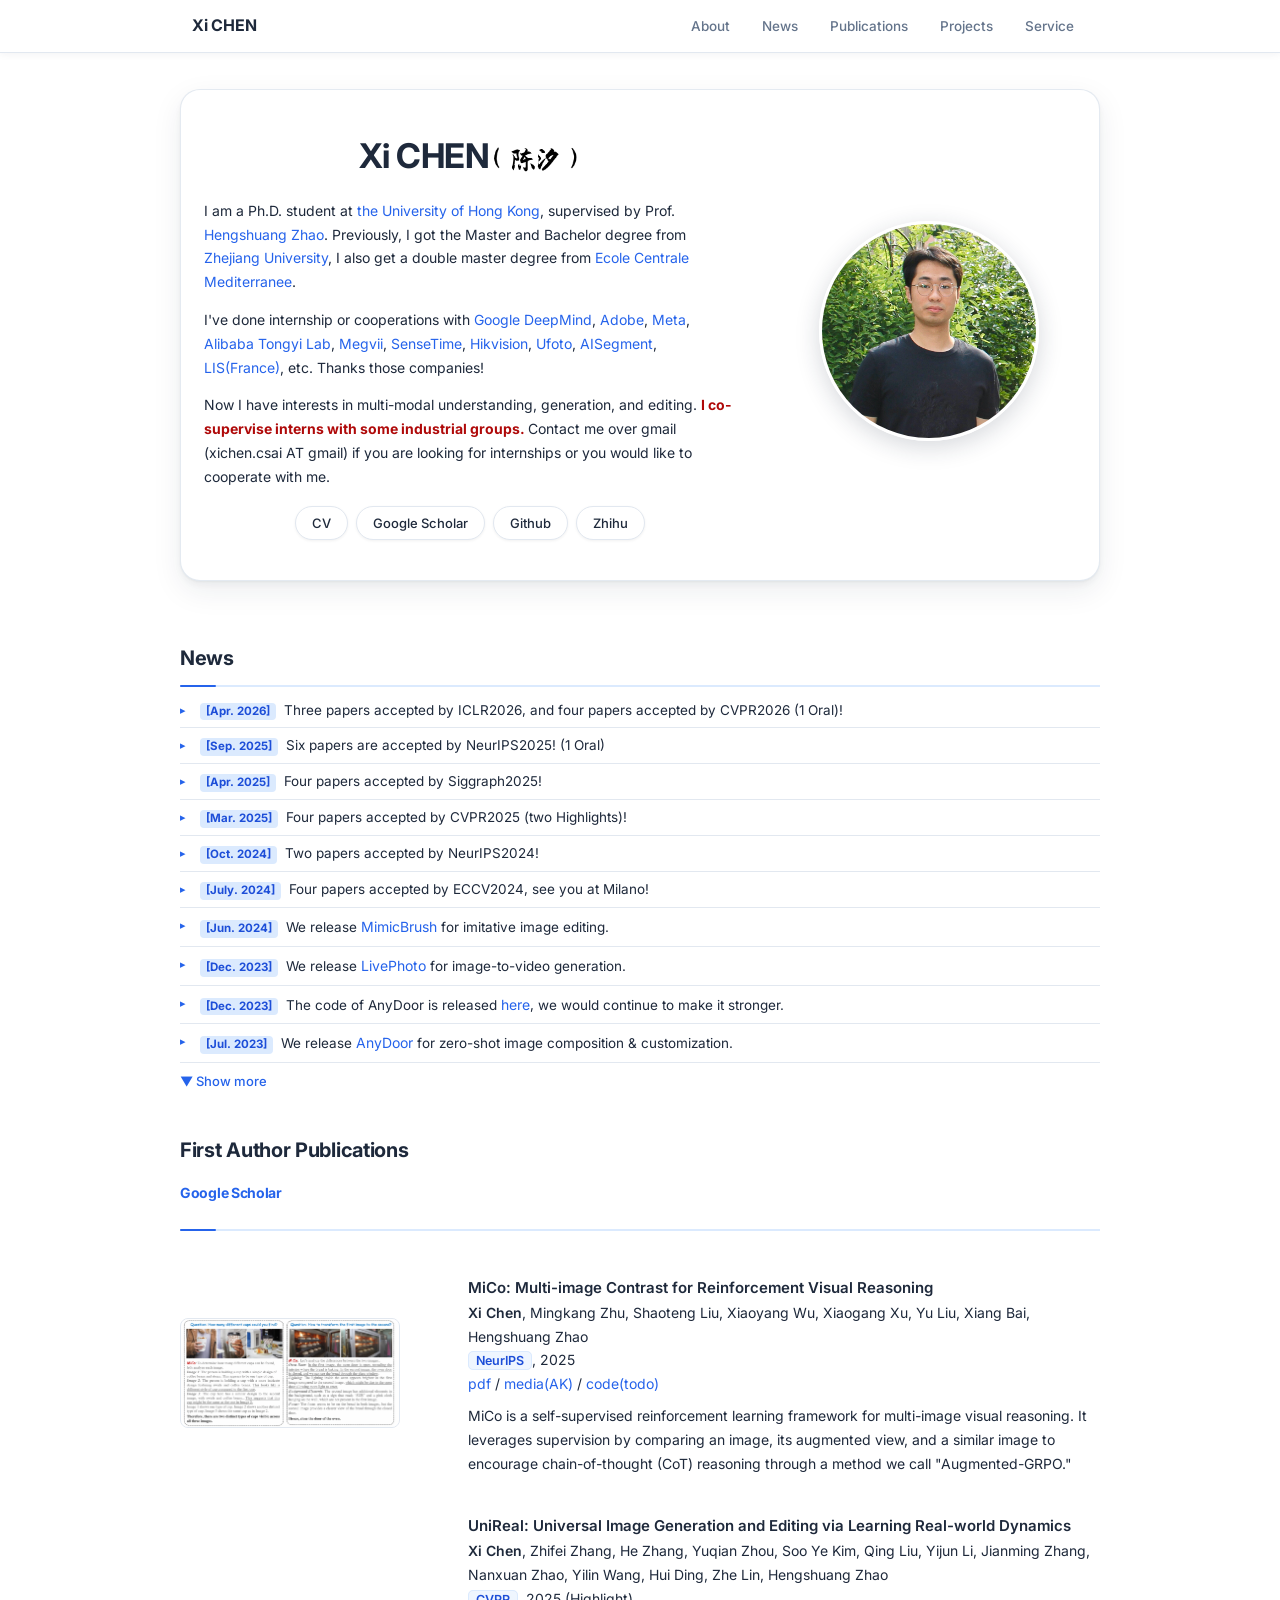
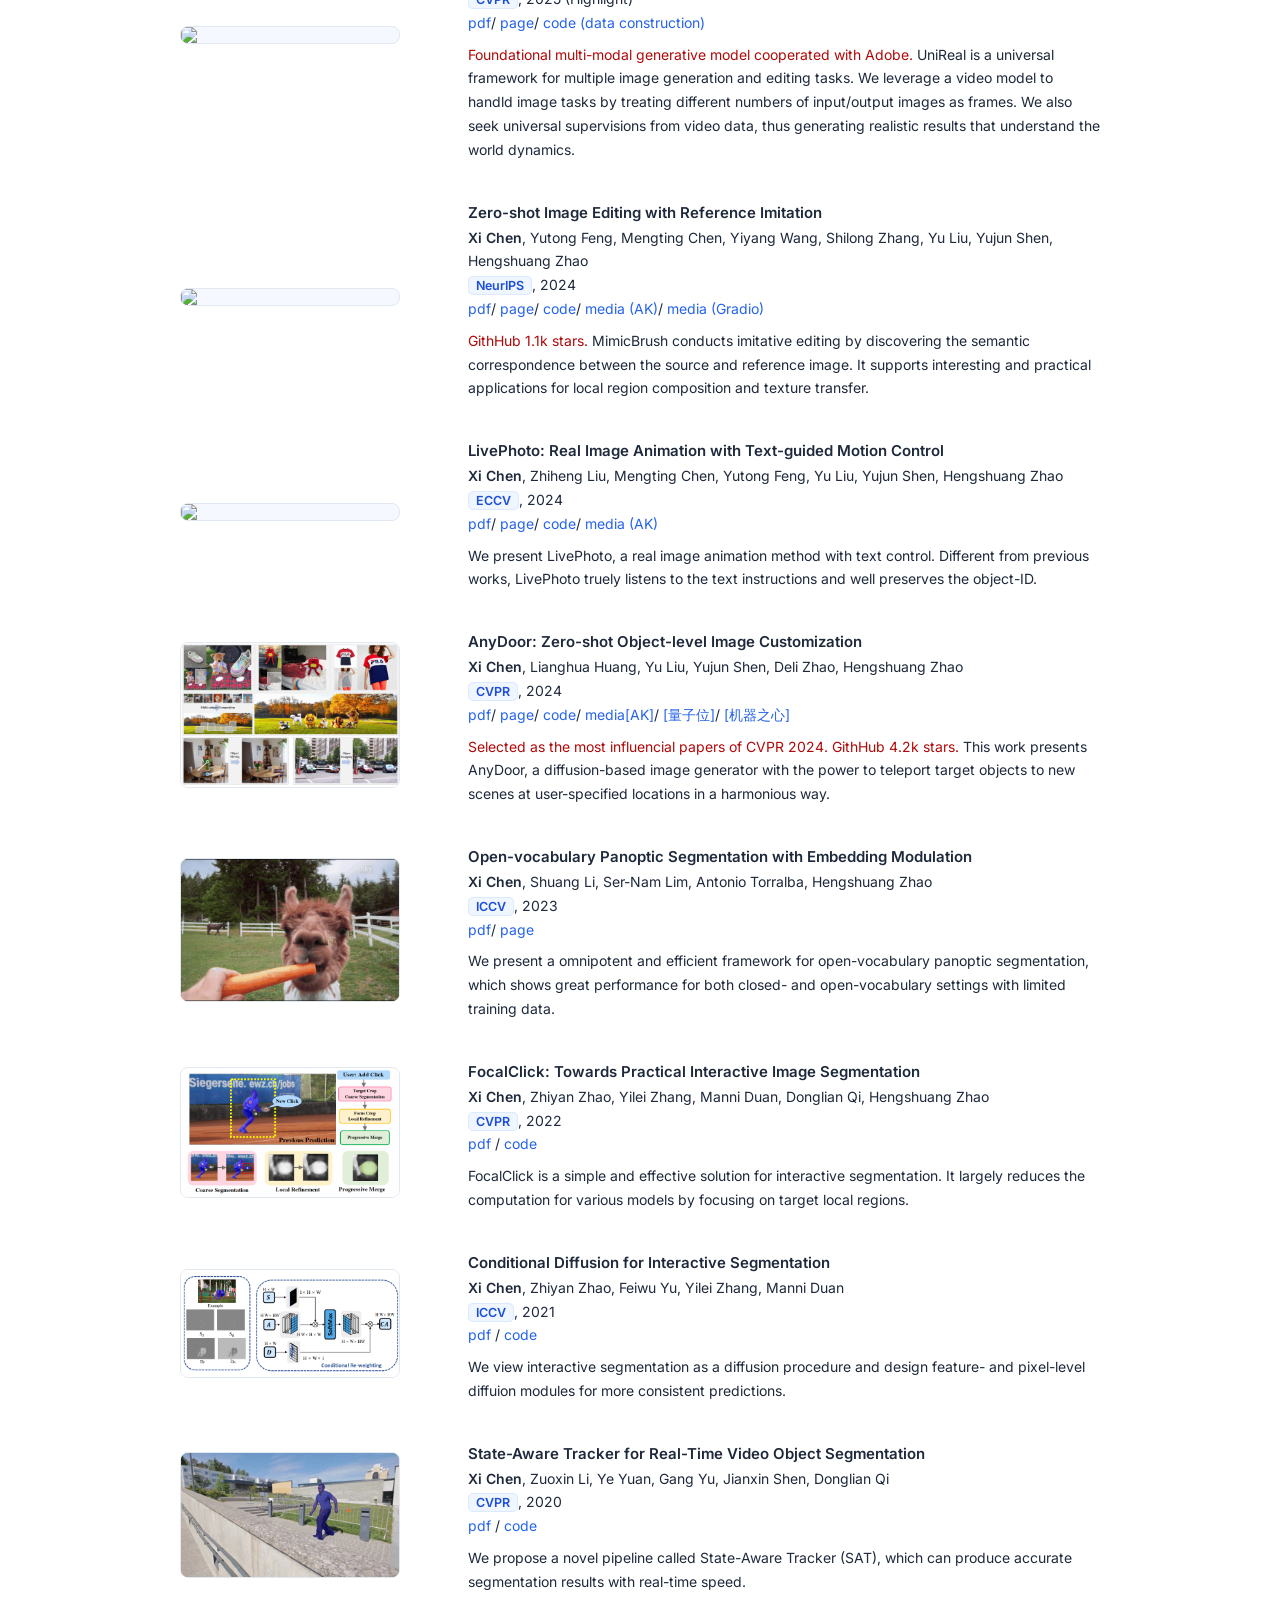
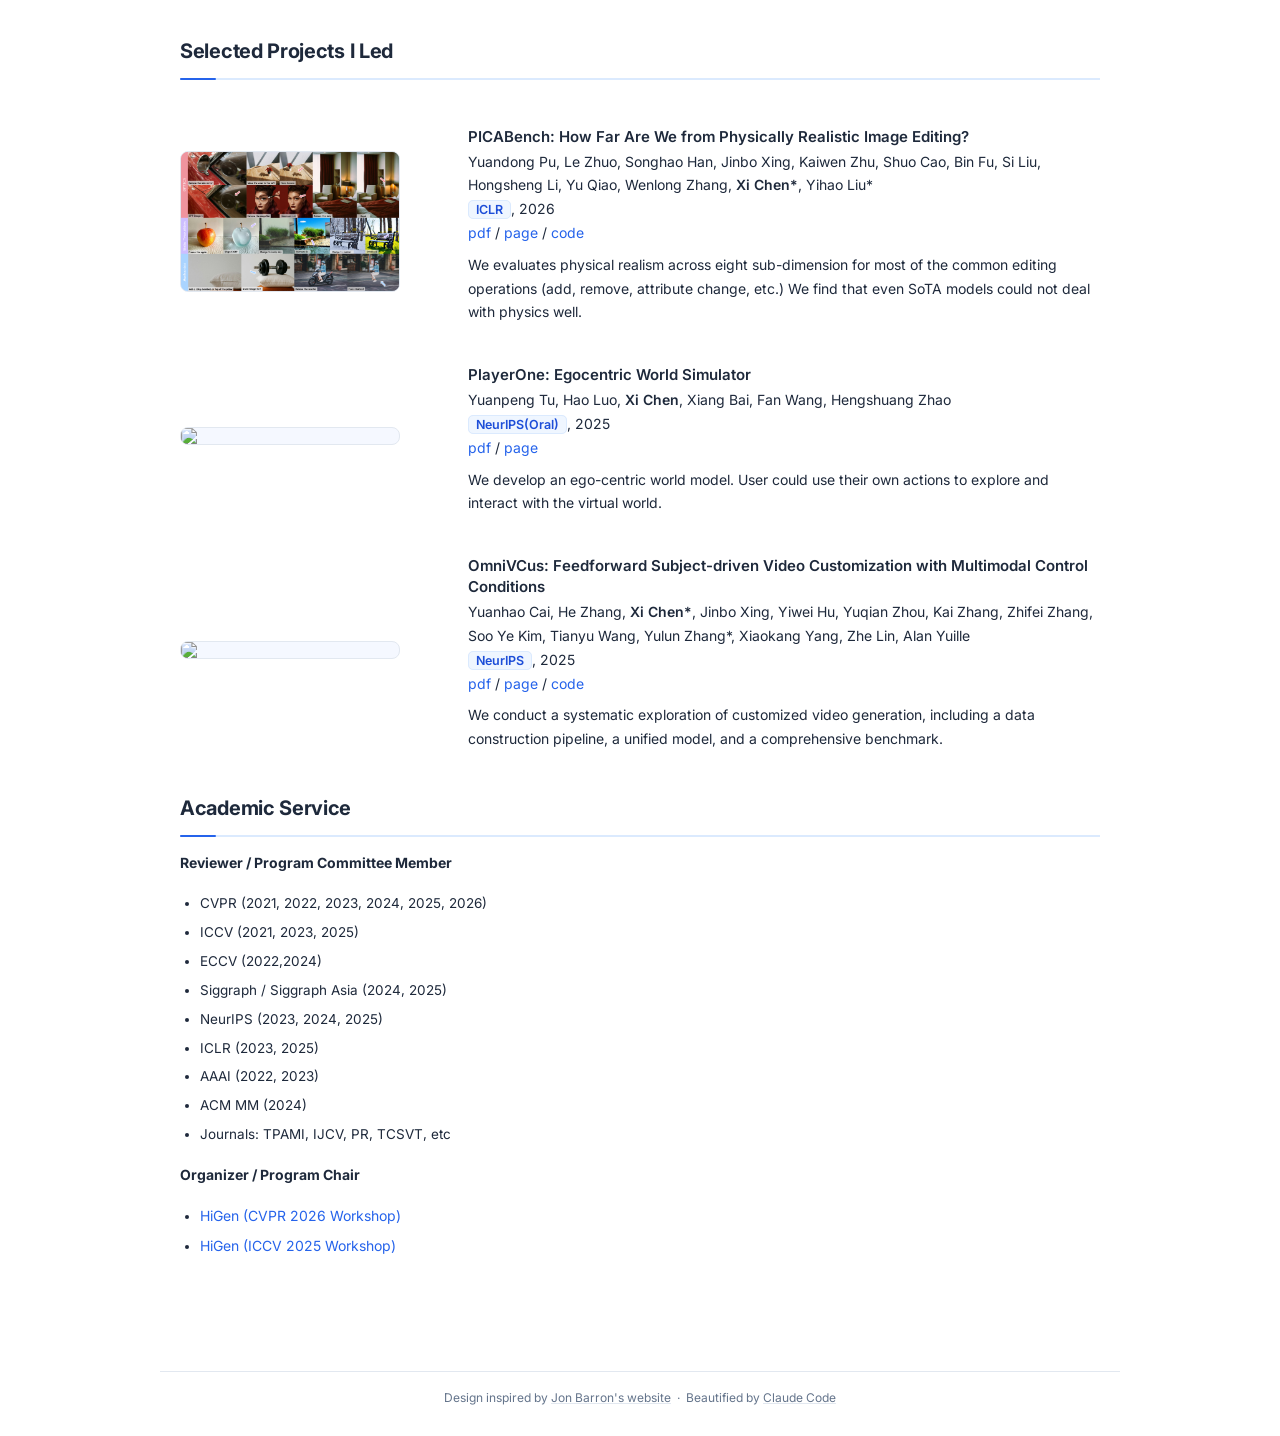
==== commit 4e28e9d5: "Redesign bio section with card style and fix paper spacing Co-Authored-By: Claude Sonnet 4.6 <norepl" ====
--- a/index.html
+++ b/index.html
@@ -37,7 +37,9 @@
     <tbody>
       <tr style="padding:0px">
         <td style="padding:0px">
-          <table class="bio-section" id="about"
+          <div class="bio-section" id="about">
+          <div class="bio-card">
+          <table
             style="width:100%;border:0px;border-spacing:0px;border-collapse:separate;margin-right:auto;margin-left:auto;">
             <tbody>
               <tr style="padding:0px">
@@ -125,6 +127,8 @@
               </tr>
             </tbody>
           </table>
+          </div><!-- .bio-card -->
+          </div><!-- .bio-section -->
           <table
             style="width:100%;border:0px;border-spacing:0px;border-collapse:separate;margin-right:auto;margin-left:auto;">
             <tbody>
--- a/stylesheet.css
+++ b/stylesheet.css
@@ -219,15 +219,20 @@
 
 /* ---------- Bio Header ---------- */
 .bio-section {
-  background: linear-gradient(
-    to right,
-    #ffffff 0%,
-    #dbeafe 25%,
-    #bfdbfe 50%,
-    #dbeafe 75%,
-    #ffffff 100%
-  );
-  border-bottom: 1px solid var(--border);
+  background: #ffffff;
+  padding: 36px 20px 40px;
+}
+.bio-card {
+  background: #ffffff;
+  border-radius: 20px;
+  border: 1px solid rgba(226, 232, 240, 0.9);
+  box-shadow:
+    0 4px 6px  rgba(30, 41, 59, 0.04),
+    0 10px 30px rgba(30, 41, 59, 0.08),
+    0 1px 2px  rgba(30, 41, 59, 0.04);
+  max-width: 920px;
+  margin: 0 auto;
+  overflow: hidden;
 }
 
 /* ---------- Profile Links ---------- */
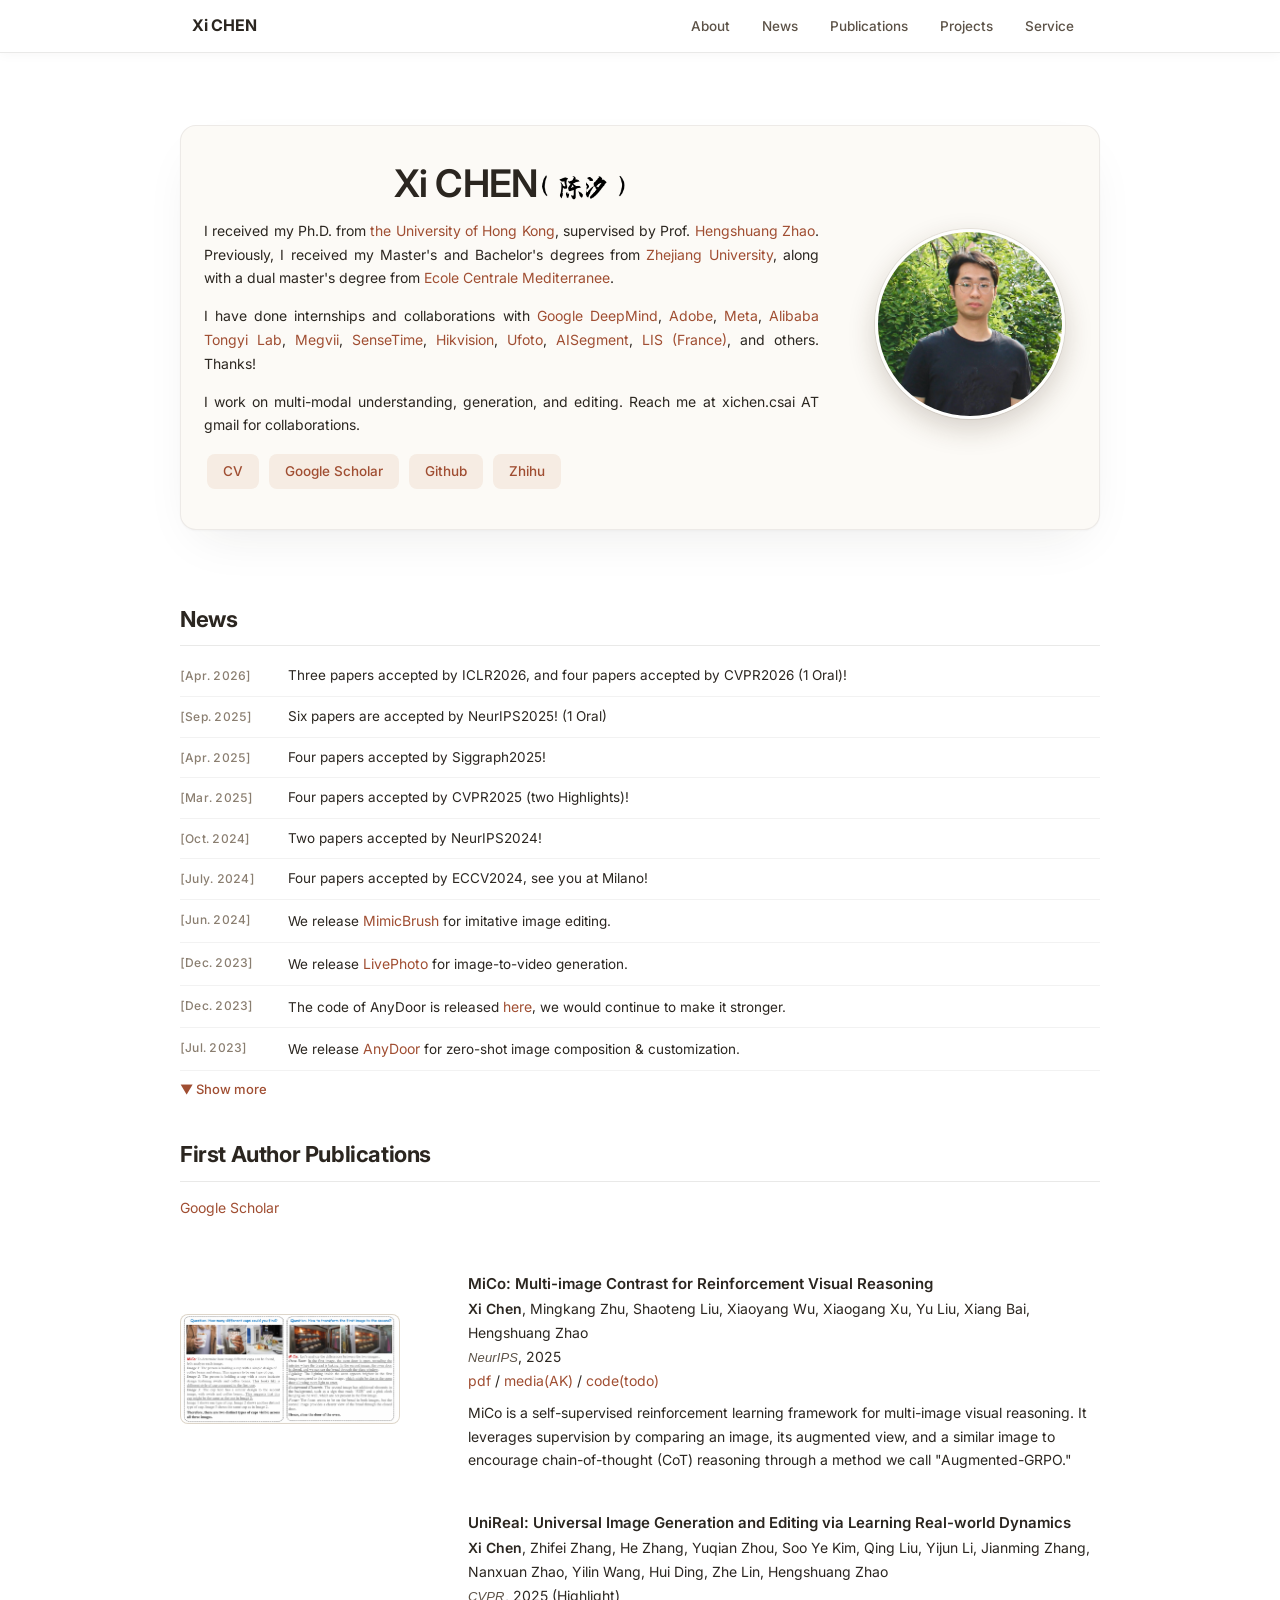
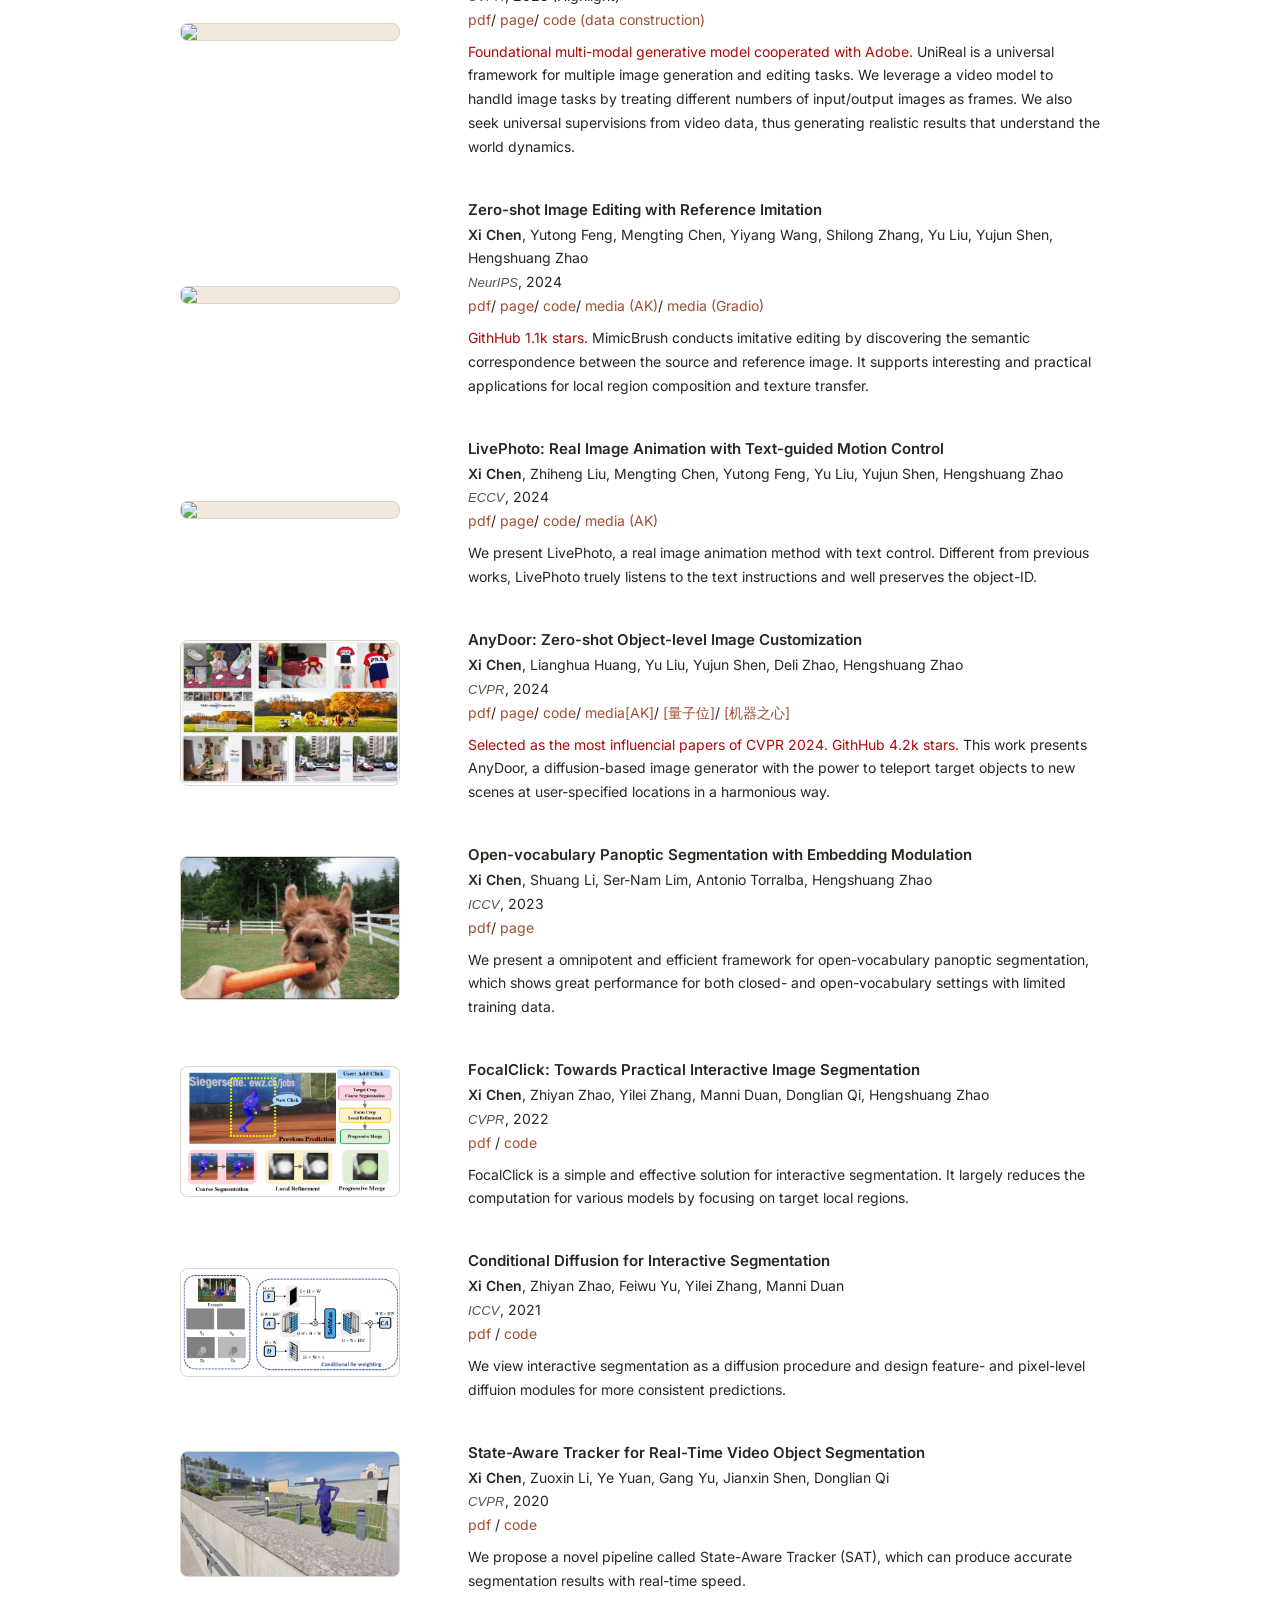
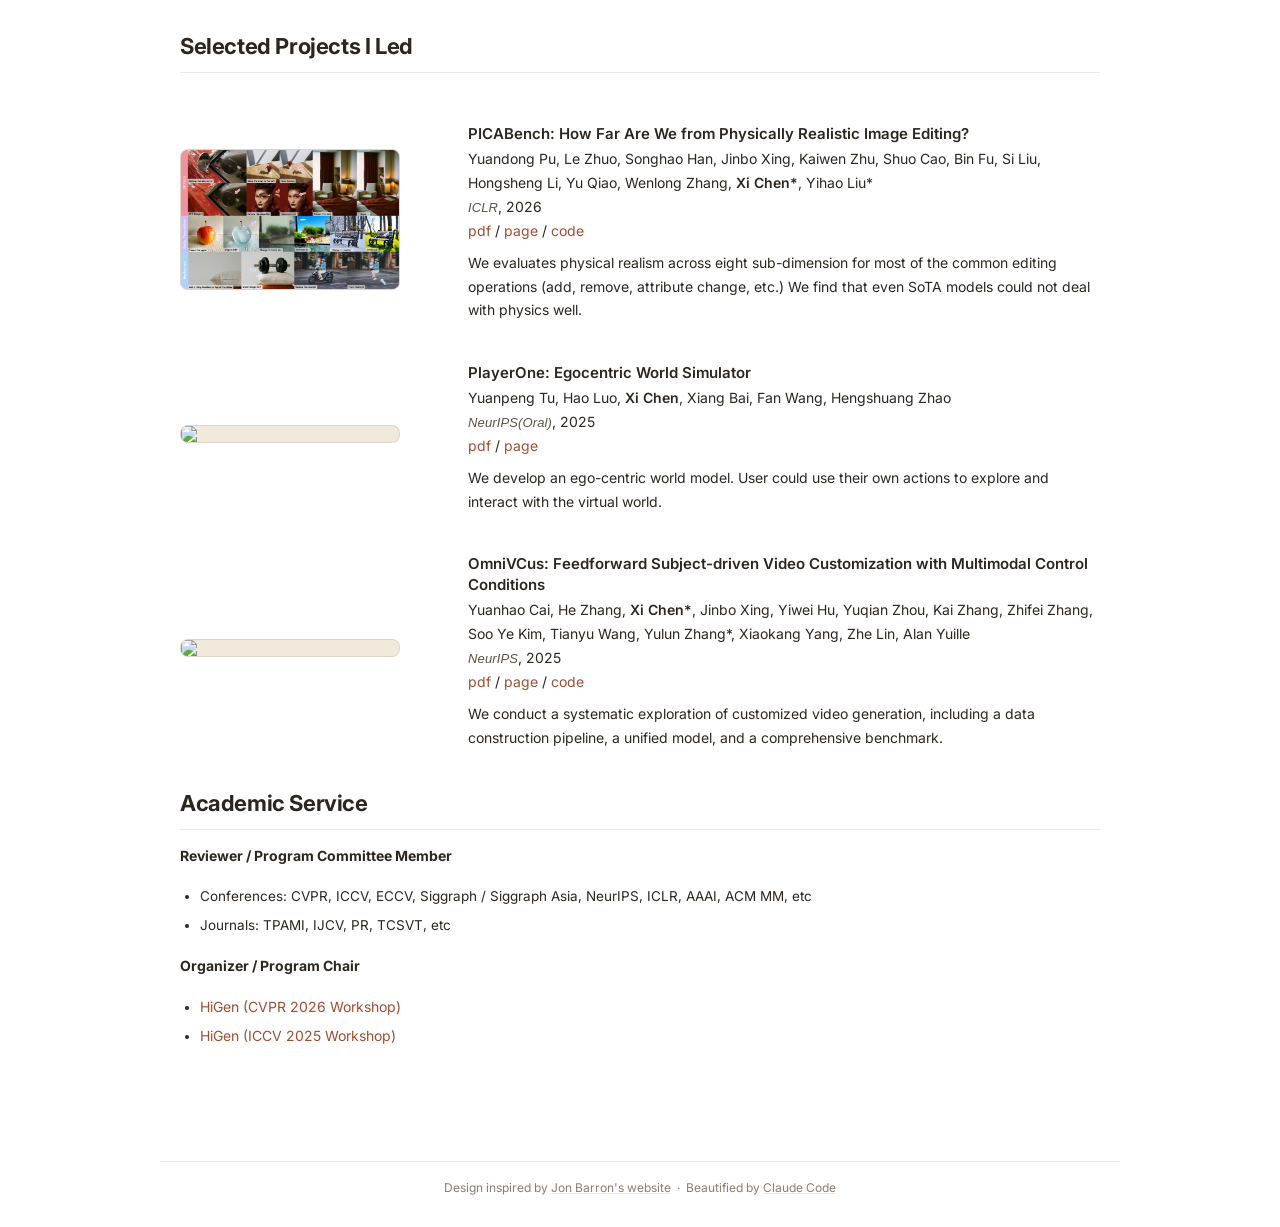
==== commit d553d773: "Polish bio: grammar fixes, prose tweaks, layout / heading refinements" ====
--- a/index.html
+++ b/index.html
@@ -43,47 +43,43 @@
             style="width:100%;border:0px;border-spacing:0px;border-collapse:separate;margin-right:auto;margin-left:auto;">
             <tbody>
               <tr style="padding:0px">
-                <td style="padding:2.5%;width:63%;vertical-align:middle">
+                <td style="padding:2.5%;width:72%;vertical-align:middle">
                   <p style="text-align:center">
                     <name>Xi CHEN<img style="max-height:30px;vertical-align: middle;"
                         src="images/chinese_name.png" /></name>
 
                   </p>
                   <p>
-                    I am a Ph.D. student at <a href="https://www.hku.hk/">the University of Hong Kong</a>, supervised by Prof. <a
+                    I received my Ph.D. from <a href="https://www.hku.hk/">the University of Hong Kong</a>, supervised by Prof. <a
                     href="https://hszhao.github.io/">Hengshuang Zhao</a>.
 
-                    <!--Before joining HKU, I worked as a senior research engineer at  
+                    <!--Before joining HKU, I worked as a senior research engineer at
                     <a href="https://www.alibabagroup.com/en-US">Alibaba Group</a>.-->
-          
-                    Previously, I got the Master and Bachelor degree from
+
+                    Previously, I received my Master's and Bachelor's degrees from
                     <a href="https://www.zju.edu.cn/english/">Zhejiang University</a>,
-                    I also get a double master degree from
+                    along with a dual master's degree from
                     <a href="https://www.centrale-mediterranee.fr/fr">Ecole Centrale Mediterranee</a>.
                   </p>
 
 
                   <p>
-                    I've done internship or cooperations with  
-                     <a href="https://deepmind.google/">Google DeepMind</a>, 
-                     <a href="https://www.adobe.com/about-adobe.html">Adobe</a>, 
-                     <a href="https://www.meta.ai/">Meta</a>, 
-                     <a href="https://www.alibaba.com/">Alibaba Tongyi Lab</a>, 
-                     <a href="https://en.megvii.com/">Megvii</a>, 
-                     <a href="https://www.sensetime.com/cn">SenseTime</a>, 
-                     <a href="https://us.hikvision.com/en">Hikvision</a>, 
-                     <a href="https://www.ufotosoft.com/">Ufoto</a>, 
-                     <a href="https://www.aisegment.cn/">AISegment</a>, 
-                     <a href="https://www.lis-lab.fr/">LIS(France)</a>, 
-                     etc. Thanks those companies!
-                  </p>
-
-                  <p>
-                    Now I have interests in multi-modal understanding, generation, and editing.
-                    <span style="color:rgb(175, 9, 9); font-weight:bold;">
-                      I co-supervise interns with some industrial groups.
-                    </span>  
-                    Contact me over gmail (xichen.csai AT gmail) if you are looking for internships or you would like to cooperate with me.
+                    I have done internships and collaborations with
+                     <a href="https://deepmind.google/">Google DeepMind</a>,
+                     <a href="https://www.adobe.com/about-adobe.html">Adobe</a>,
+                     <a href="https://www.meta.ai/">Meta</a>,
+                     <a href="https://www.alibaba.com/">Alibaba Tongyi Lab</a>,
+                     <a href="https://en.megvii.com/">Megvii</a>,
+                     <a href="https://www.sensetime.com/cn">SenseTime</a>,
+                     <a href="https://us.hikvision.com/en">Hikvision</a>,
+                     <a href="https://www.ufotosoft.com/">Ufoto</a>,
+                     <a href="https://www.aisegment.cn/">AISegment</a>,
+                     <a href="https://www.lis-lab.fr/">LIS (France)</a>,
+                     and others. Thanks!
+                  </p>
+
+                  <p>
+                    I work on multi-modal understanding, generation, and editing. Reach me at xichen.csai AT gmail for collaborations.
                   </p>
                 
                   <p>
@@ -97,15 +93,15 @@
                   </p>
                 </td>
               
-                <td style="padding:2.5%;width:40%;max-width:40%;text-align:center;">
+                <td style="padding:2.5%;width:28%;max-width:28%;text-align:center;">
                   <a href="images/photo-life.jpg" target="_blank">
-                    <img 
-                      src="images/photo-life.jpg" 
-                      alt="profile photo" 
+                    <img
+                      src="images/photo-life.jpg"
+                      alt="profile photo"
                       class="hoverZoomLink profile-photo"
                       style="
-                        width: 220px;
-                        height: 220px;
+                        width: 190px;
+                        height: 190px;
                         border-radius: 50%;
                         object-fit: cover;
                         box-shadow: 0 4px 10px rgba(0,0,0,0.2);
@@ -188,9 +184,9 @@
             <tbody>
               <tr>
                 <td style="padding:20px;width:100%;vertical-align:middle">
-                  <heading id="publications">First Author Publications
-                  <p>
-                    <a href="https://scholar.google.com/citations?user=INISnXkAAAAJ&hl=en">Google Scholar</a> 
+                  <heading id="publications">First Author Publications</heading>
+                  <p>
+                    <a href="https://scholar.google.com/citations?user=INISnXkAAAAJ&hl=en">Google Scholar</a>
                   </p>
                 </td>
               </tr>
@@ -722,15 +718,8 @@
                     <b>Reviewer / Program Committee Member</b>
                   </p>
                   <ul class="service-list">
-                    <li> CVPR (2021, 2022, 2023, 2024, 2025, 2026)</li>
-                    <li> ICCV (2021, 2023, 2025)</li>
-                    <li> ECCV (2022,2024)</li>
-                    <li> Siggraph / Siggraph Asia (2024, 2025)</li>
-                    <li> NeurIPS (2023, 2024, 2025)</li>
-                    <li> ICLR (2023, 2025)</li>
-                    <li> AAAI (2022, 2023)</li>
-                    <li> ACM MM (2024)</li>
-                    <li> Journals: TPAMI, IJCV, PR, TCSVT, etc</li>
+                    <li>Conferences: CVPR, ICCV, ECCV, Siggraph / Siggraph Asia, NeurIPS, ICLR, AAAI, ACM MM, etc</li>
+                    <li>Journals: TPAMI, IJCV, PR, TCSVT, etc</li>
                   </ul>
 
                   <p>
--- a/stylesheet.css
+++ b/stylesheet.css
@@ -1,5 +1,5 @@
 /* ============================================================
-   Xi CHEN — Academic Homepage  |  Modern Design
+   Xi CHEN — Academic Homepage  |  Claude-inspired warm palette
    ============================================================ */
 
 /* ---------- Fonts ---------- */
@@ -55,51 +55,70 @@
     U+2212, U+2215, U+FEFF, U+FFFD;
 }
 
-/* ---------- Design Tokens ---------- */
+/* ---------- Design Tokens (Claude-inspired warm palette) ---------- */
 :root {
-  --blue:        #2563eb;
-  --blue-dark:   #1d4ed8;
-  --blue-light:  #dbeafe;
-  --blue-xlight: #eff6ff;
-  --amber:       #f59e0b;
-  --red-vivid:   #dc2626;
-  --text:        #1e293b;
-  --text-muted:  #64748b;
-  --bg-body:     #ffffff;
-  --bg-card:     #ffffff;
-  --bg-hover:    #f5f8ff;
-  --border:      #e2e8f0;
-  --radius:      14px;
-  --shadow-card: 0 8px 32px rgba(30, 41, 59, 0.10),
-                 0 2px 8px  rgba(30, 41, 59, 0.06);
+  /* Brand accent — Claude's signature warm clay/terracotta */
+  --accent:        #C96442;   /* clay */
+  --accent-dark:   #A04E32;
+  --accent-soft:   #EFE0D6;   /* tinted parchment */
+  --accent-xsoft:  #F6ECE3;
+  --accent-glow:   rgba(201, 100, 66, 0.18);
+
+  /* Warm neutrals — Claude paper / ink */
+  --paper:         #F4EFE6;   /* page background */
+  --paper-2:       #EBE3D5;   /* deeper warm tint for gradient */
+  --paper-3:       #E4D9C5;   /* subtle accent for blur richness */
+  --card:          #FBF7F0;   /* card surface (opaque fallback) */
+  --ink:           #2B2620;   /* primary text */
+  --ink-soft:      #5C5247;   /* muted text */
+  --ink-faint:     #8A7E70;   /* very muted */
+  --hairline:      rgba(43, 38, 32, 0.10);
+  --hairline-soft: rgba(43, 38, 32, 0.06);
+
+  /* Surfaces */
+  --bg-hover:      #F1E9DC;
+
+  /* Highlights */
+  --amber:         #C9892D;
+  --red-vivid:     #B0432A;
+
+  --radius:        14px;
+  --shadow-card:   0 12px 40px rgba(60, 38, 20, 0.10),
+                   0 2px 10px  rgba(60, 38, 20, 0.05);
 }
 
 /* ---------- Base ---------- */
 *, *::before, *::after { box-sizing: border-box; }
 
-body {
-  background: var(--bg-body);
-  color: var(--text);
+html, body {
+  background: #ffffff;
+  color: var(--ink);
   margin: 0;
   padding: 0;
+}
+
+body {
+  position: relative;
+  min-height: 100vh;
 }
 
 body, td, th, tr, p, a {
   font-family: 'Inter', 'Lato', Verdana, Helvetica, sans-serif;
   font-size: 14px;
   line-height: 1.7;
-}
-
-/* ---------- Top Navigation ---------- */
+  color: var(--ink);
+}
+
+/* ---------- Top Navigation (frosted) ---------- */
 .topnav {
   position: sticky;
   top: 0;
   z-index: 100;
-  background: rgba(255, 255, 255, 0.92);
-  backdrop-filter: blur(12px);
-  -webkit-backdrop-filter: blur(12px);
-  border-bottom: 1px solid var(--border);
-  box-shadow: 0 1px 8px rgba(30, 41, 59, 0.06);
+  background: rgba(255, 255, 255, 0.78);
+  backdrop-filter: saturate(180%) blur(18px);
+  -webkit-backdrop-filter: saturate(180%) blur(18px);
+  border-bottom: 1px solid var(--hairline);
+  box-shadow: 0 1px 12px rgba(60, 38, 20, 0.04);
 }
 .topnav-inner {
   max-width: 960px;
@@ -113,7 +132,7 @@
 .topnav-name {
   font-weight: 700;
   font-size: 16px;
-  color: var(--text);
+  color: var(--ink);
   letter-spacing: -0.2px;
 }
 .topnav-links {
@@ -125,27 +144,27 @@
   border-radius: 8px;
   font-size: 13.5px;
   font-weight: 500;
-  color: var(--text-muted);
-  transition: background 0.15s, color 0.15s;
+  color: var(--ink-soft);
+  transition: background 0.18s ease, color 0.18s ease;
 }
 .topnav-links a:hover {
-  background: var(--blue-xlight);
-  color: var(--blue);
+  background: var(--accent-xsoft);
+  color: var(--accent-dark);
 }
 
 /* ---------- Main Wrapper ---------- */
 .main-wrapper {
-  background: var(--bg-card);
+  background: transparent;
 }
 
 /* ---------- Links ---------- */
 a {
-  color: var(--blue);
+  color: var(--accent-dark);
   text-decoration: none;
   transition: color 0.15s ease;
 }
 a:focus, a:hover {
-  color: var(--blue-dark);
+  color: var(--accent);
   text-decoration: none;
 }
 
@@ -154,30 +173,22 @@
   font-family: 'Inter', 'Lato', Verdana, Helvetica, sans-serif;
   font-size: 14px;
   font-weight: 600;
-}
-
-/* Section headings */
+  color: var(--ink);
+}
+
+/* Section headings — confident, sentence-case, hairline divider underneath */
 heading {
   display: block;
   font-family: 'Inter', 'Lato', Verdana, Helvetica, sans-serif;
-  font-size: 20px;
+  font-size: 22px;
   font-weight: 700;
-  color: var(--text);
-  letter-spacing: -0.3px;
-  padding-bottom: 10px;
-  margin-bottom: 6px;
-  border-bottom: 2px solid var(--blue-light);
-  position: relative;
-}
-heading::after {
-  content: '';
-  position: absolute;
-  left: 0;
-  bottom: -2px;
-  width: 36px;
-  height: 2px;
-  background: var(--blue);
-  border-radius: 2px;
+  letter-spacing: -0.018em;
+  color: var(--ink);
+  text-transform: none;
+  padding-bottom: 12px;
+  margin-bottom: 10px;
+  border-bottom: 1px solid var(--hairline);
+  line-height: 1.25;
 }
 
 /* Paper titles */
@@ -187,53 +198,69 @@
   font-size: 15px;
   font-weight: 600;
   line-height: 1.4;
-  color: var(--text);
+  color: var(--ink);
   transition: color 0.15s ease;
   margin-bottom: 3px;
 }
 a:hover papertitle {
-  color: var(--blue);
+  color: var(--accent);
 }
 
 /* Name / title */
 name {
   display: block;
   font-family: 'Inter', 'Lato', Verdana, Helvetica, sans-serif;
-  font-size: 34px;
-  font-weight: 700;
-  letter-spacing: -0.5px;
-  color: var(--text);
-}
-
-/* Venue badges */
+  font-size: 38px;
+  font-weight: 600;
+  letter-spacing: -0.025em;
+  color: var(--ink);
+  line-height: 1.1;
+}
+
+/* Venue badges — refined italic, no pill */
 em {
-  font-style: normal;
-  font-weight: 600;
-  font-size: 12.5px;
-  color: var(--blue-dark);
-  background: var(--blue-xlight);
-  border: 1px solid var(--blue-light);
-  padding: 1px 7px;
-  border-radius: 5px;
-}
-
-/* ---------- Bio Header ---------- */
+  font-style: italic;
+  font-weight: 500;
+  font-size: 13px;
+  color: var(--ink-soft);
+  background: transparent;
+  border: none;
+  padding: 0;
+  letter-spacing: 0.01em;
+}
+
+/* ---------- Bio Header — quiet, paper-like card ---------- */
 .bio-section {
+  position: relative;
+  padding: 72px 20px 56px;
   background: #ffffff;
-  padding: 36px 20px 40px;
-}
+}
+
 .bio-card {
-  background: #ffffff;
-  border-radius: 20px;
-  border: 1px solid rgba(226, 232, 240, 0.9);
-  box-shadow:
-    0 4px 6px  rgba(30, 41, 59, 0.04),
-    0 10px 30px rgba(30, 41, 59, 0.08),
-    0 1px 2px  rgba(30, 41, 59, 0.04);
+  position: relative;
   max-width: 920px;
   margin: 0 auto;
-  overflow: hidden;
-}
+  border-radius: 16px;
+
+  /* No frosted glass, no gradient. Just a single very subtle warm tint
+     — practically white, with a whisper of paper underneath. */
+  background: #FCFAF6;
+
+  /* One hairline border, one diffuse shadow. That's it. */
+  border: 1px solid rgba(43, 38, 32, 0.07);
+  box-shadow: 0 1px 2px rgba(43, 38, 32, 0.03),
+              0 20px 50px -20px rgba(43, 38, 32, 0.10);
+}
+
+/* ---------- Bio prose: justify both edges ---------- */
+.bio-card p {
+  text-align: justify;
+  text-justify: inter-word;
+  hyphens: auto;
+  -webkit-hyphens: auto;
+}
+/* The centered name and the profile-links row have inline text-align:center
+   already, so they override the rule above and stay centered. */
 
 /* ---------- Profile Links ---------- */
 .profile-links {
@@ -242,23 +269,21 @@
 }
 .profile-links a {
   display: inline-block;
-  padding: 5px 16px;
-  background: white;
-  border: 1.5px solid var(--border);
-  border-radius: 24px;
-  color: var(--text);
-  font-size: 13px;
+  padding: 6px 16px;
+  margin: 3px 3px;
+  background: var(--accent-xsoft);
+  border: none;
+  border-radius: 8px;
+  color: var(--accent-dark);
+  font-size: 13.5px;
   font-weight: 500;
-  margin: 3px 2px;
-  transition: all 0.2s ease;
-  box-shadow: 0 1px 3px rgba(0,0,0,0.06);
+  letter-spacing: 0;
+  transition: background 0.2s ease, color 0.2s ease;
+  box-shadow: none;
 }
 .profile-links a:hover {
-  background: var(--blue);
-  border-color: var(--blue);
-  color: #ffffff;
-  box-shadow: 0 3px 10px rgba(37,99,235,0.25);
-  transform: translateY(-1px);
+  background: var(--accent-soft);
+  color: var(--accent-dark);
 }
 
 /* ---------- News List ---------- */
@@ -268,30 +293,27 @@
   padding: 0;
 }
 .news-list li {
-  padding: 7px 0 7px 20px;
+  padding: 9px 0 9px 108px;
   position: relative;
-  border-bottom: 1px solid var(--border);
+  border-bottom: 1px solid var(--hairline-soft);
   font-size: 13.5px;
-  line-height: 1.55;
+  line-height: 1.6;
 }
 .news-list li:last-child { border-bottom: none; }
-.news-list li::before {
-  content: '▸';
+.news-list li::before { display: none; }
+.news-list li b {
   position: absolute;
   left: 0;
-  color: var(--blue);
-  font-size: 11px;
-  top: 9px;
-}
-.news-list li b {
-  display: inline-block;
-  color: var(--blue-dark);
-  font-size: 11.5px;
-  font-weight: 700;
-  background: var(--blue-light);
-  padding: 0 6px;
-  border-radius: 4px;
-  margin-right: 4px;
+  top: 10px;
+  color: var(--ink-faint);
+  font-size: 12px;
+  font-weight: 500;
+  font-variant-numeric: tabular-nums;
+  letter-spacing: 0.02em;
+  background: transparent;
+  padding: 0;
+  border-radius: 0;
+  margin: 0;
 }
 
 /* ---------- Paper / Project Rows ---------- */
@@ -315,9 +337,9 @@
   width: 220px;
   position: relative;
   display: inline-block;
-  line-height: 0;          /* removes extra gap below inline images */
+  line-height: 0;
   border-radius: 8px;
-  border: 1px solid var(--border);
+  border: 1px solid var(--hairline);
   background: var(--bg-hover);
   overflow: hidden;
 }
@@ -348,18 +370,22 @@
 
 /* ---------- Profile Photo ---------- */
 .profile-photo {
-  border: 3px solid white !important;
-  box-shadow: 0 6px 24px rgba(30,41,59,0.18) !important;
+  border: 3px solid rgba(255, 255, 255, 0.8) !important;
+  box-shadow:
+    0 0 0 1px rgba(60, 38, 20, 0.08),
+    0 10px 28px rgba(60, 38, 20, 0.20) !important;
   transition: transform 0.4s ease, box-shadow 0.4s ease !important;
 }
 .profile-photo:hover {
   transform: scale(1.04);
-  box-shadow: 0 10px 30px rgba(30,41,59,0.25) !important;
+  box-shadow:
+    0 0 0 1px rgba(60, 38, 20, 0.10),
+    0 14px 36px rgba(60, 38, 20, 0.28) !important;
 }
 
 /* ---------- Highlight Spans ---------- */
 span.highlight {
-  background-color: #fef9c3;
+  background-color: #FBE9C9;
   padding: 0 3px;
   border-radius: 3px;
 }
@@ -385,33 +411,33 @@
 
 /* ---------- Footer ---------- */
 .footer-note {
-  color: var(--text-muted);
+  color: var(--ink-faint);
   font-size: 12px;
   padding: 16px 0;
   text-align: center;
-  border-top: 1px solid var(--border);
+  border-top: 1px solid var(--hairline);
 }
 .footer-note a {
-  color: var(--text-muted);
+  color: var(--ink-faint);
   font-size: 12px;
   text-decoration: underline;
-  text-decoration-color: var(--border);
+  text-decoration-color: var(--hairline);
 }
 .footer-note a:hover {
-  color: var(--blue);
-  text-decoration-color: var(--blue);
+  color: var(--accent);
+  text-decoration-color: var(--accent);
 }
 
 /* ---------- News toggle ---------- */
 #news-toggle {
   font-size: 13px;
   font-weight: 500;
-  color: var(--blue);
+  color: var(--accent-dark);
   cursor: pointer;
   user-select: none;
 }
 #news-toggle:hover {
-  color: var(--blue-dark);
+  color: var(--accent);
 }
 
 /* ---------- Visitor Map ---------- */
@@ -420,11 +446,25 @@
   padding: 20px;
 }
 
+/* ---------- Fallback for browsers without backdrop-filter ---------- */
+@supports not ((backdrop-filter: blur(1px)) or (-webkit-backdrop-filter: blur(1px))) {
+  .bio-card {
+    background: var(--card);
+  }
+  .topnav {
+    background: rgba(255, 255, 255, 0.96);
+  }
+  .profile-links a {
+    background: var(--card);
+  }
+}
+
 /* ---------- Responsive ---------- */
 
 /* Tablet / large phone: collapse two-column tables to single column */
 @media (max-width: 768px) {
-  /* Bio section: photo stacks above text */
+  .bio-section { padding: 28px 14px 32px; }
+
   .bio-section tr {
     display: flex !important;
     flex-direction: column-reverse !important;
@@ -440,7 +480,6 @@
     padding-bottom: 8px !important;
   }
 
-  /* Paper / project rows: image stacks above text */
   .paper-row {
     display: block !important;
   }
@@ -454,7 +493,6 @@
     padding-bottom: 4px !important;
   }
 
-  /* Thumbnails centred on mobile */
   .one {
     display: inline-block !important;
     margin: 0 auto;
@@ -464,7 +502,6 @@
   .two       { width: 200px; }
   .two img   { width: 200px; }
 
-  /* Nav: allow links to wrap on very narrow screens */
   .topnav-inner {
     height: auto;
     flex-wrap: wrap;
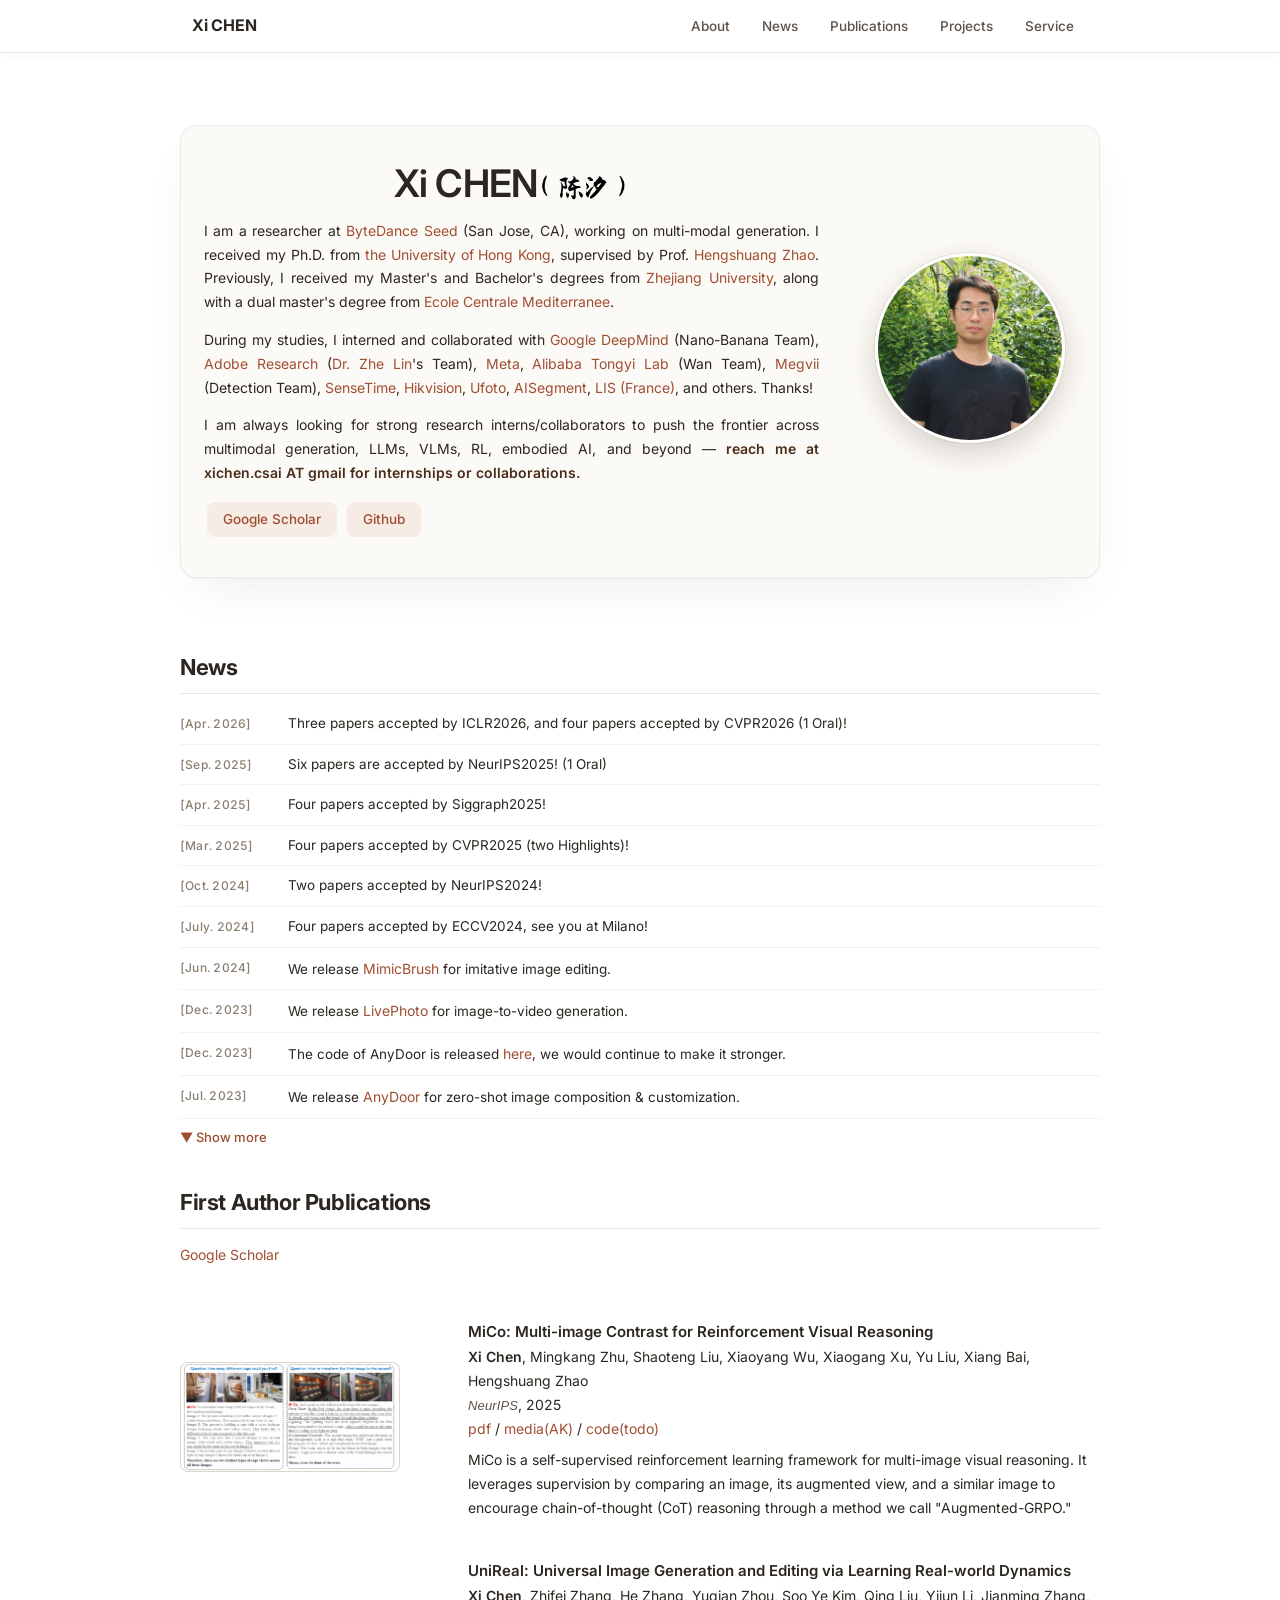
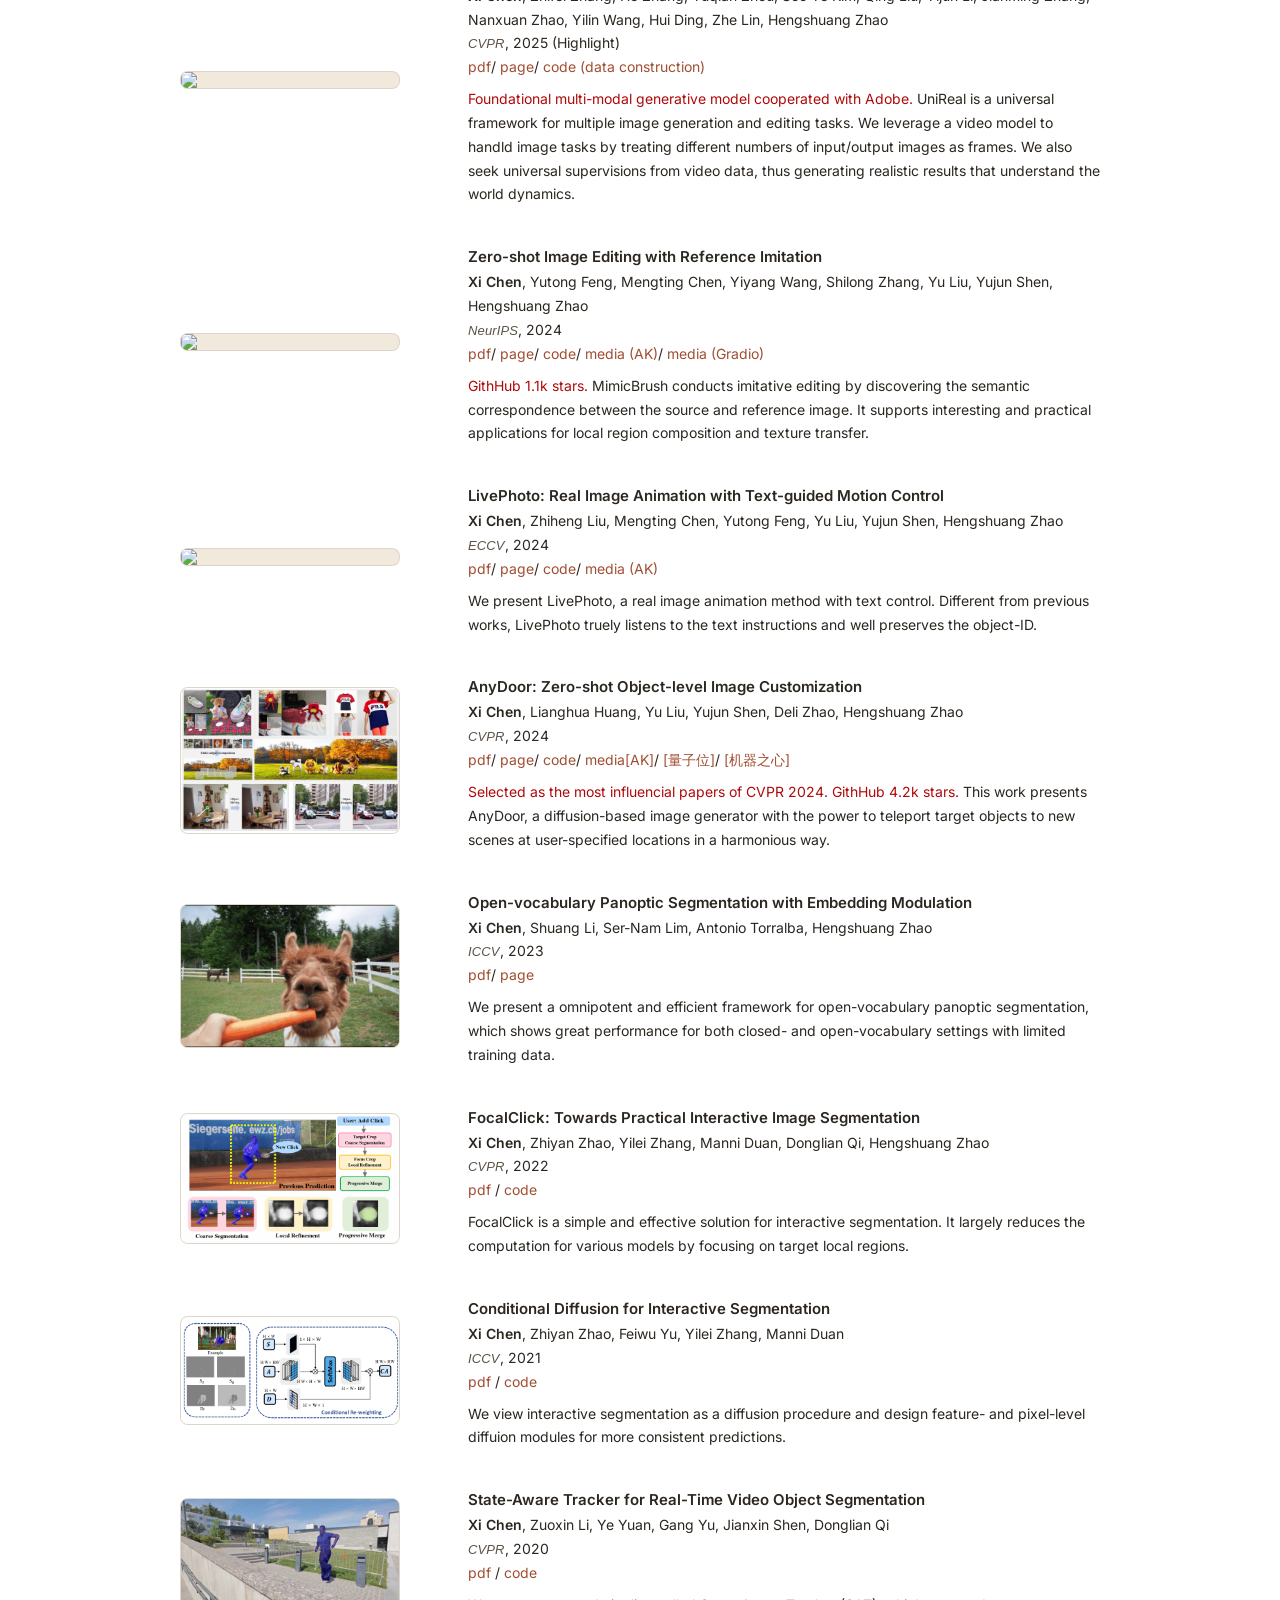
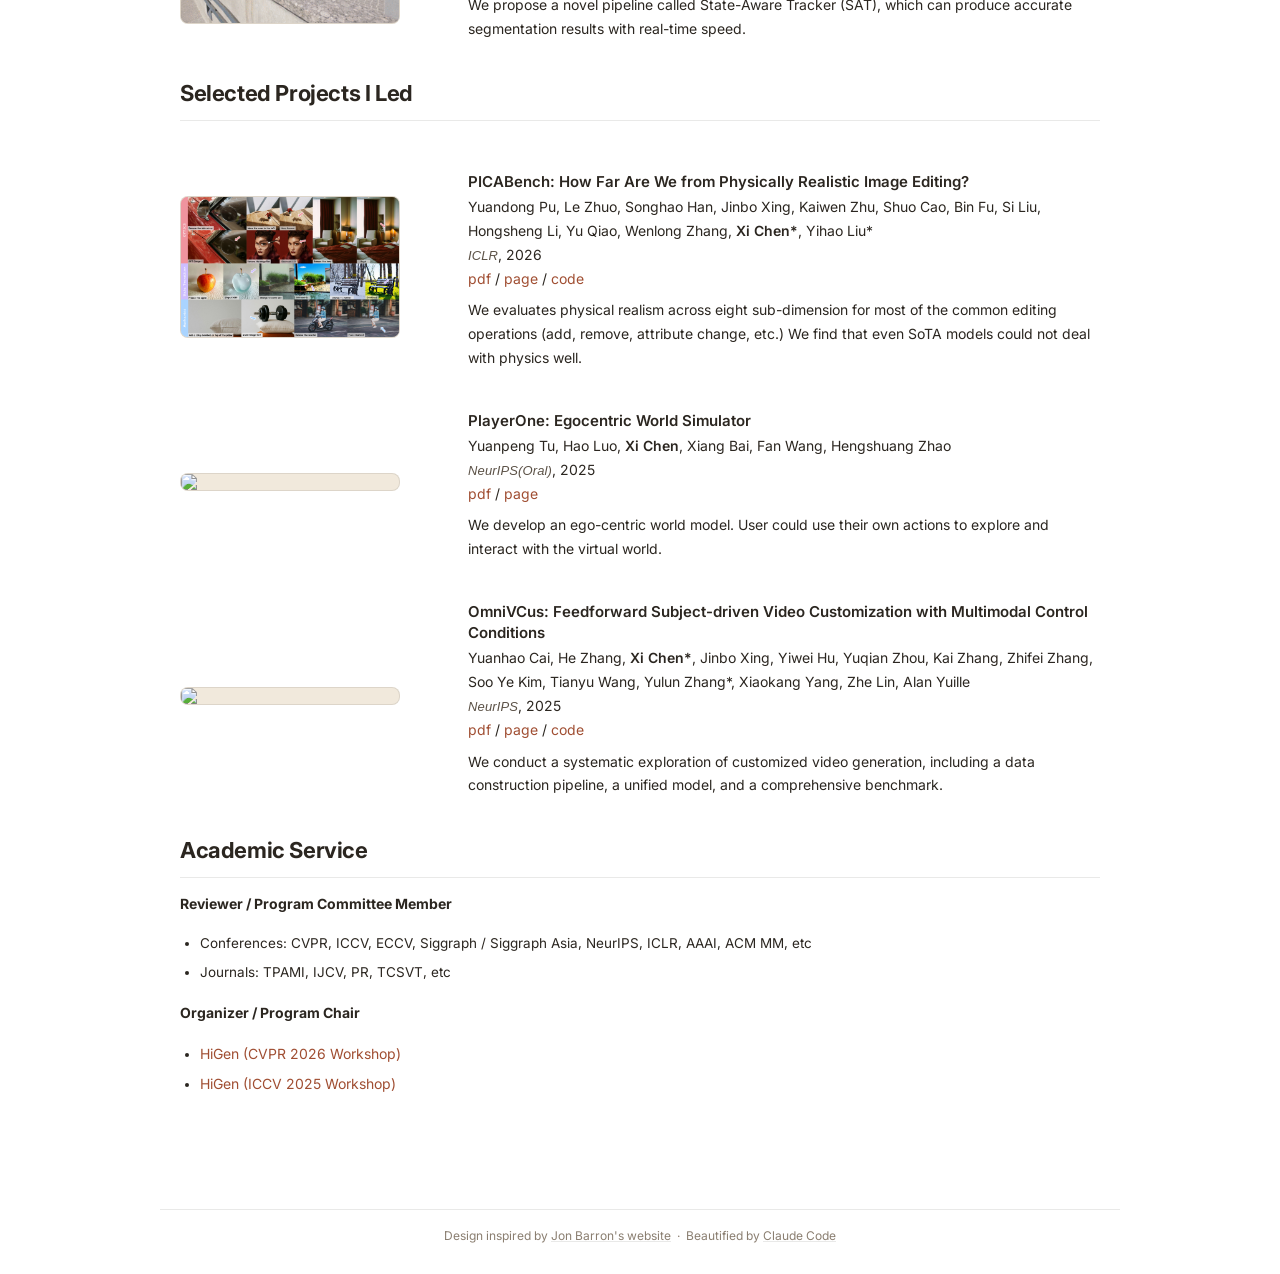
==== commit 5248086e: "Update bio: ByteDance Seed position, intern CTA, grammar polish, layout tweaks" ====
--- a/index.html
+++ b/index.html
@@ -50,12 +50,9 @@
 
                   </p>
                   <p>
+                    I am a researcher at <a href="https://seed.bytedance.com/">ByteDance Seed</a> (San Jose, CA), working on multi-modal generation.
                     I received my Ph.D. from <a href="https://www.hku.hk/">the University of Hong Kong</a>, supervised by Prof. <a
                     href="https://hszhao.github.io/">Hengshuang Zhao</a>.
-
-                    <!--Before joining HKU, I worked as a senior research engineer at
-                    <a href="https://www.alibabagroup.com/en-US">Alibaba Group</a>.-->
-
                     Previously, I received my Master's and Bachelor's degrees from
                     <a href="https://www.zju.edu.cn/english/">Zhejiang University</a>,
                     along with a dual master's degree from
@@ -64,12 +61,12 @@
 
 
                   <p>
-                    I have done internships and collaborations with
-                     <a href="https://deepmind.google/">Google DeepMind</a>,
-                     <a href="https://www.adobe.com/about-adobe.html">Adobe</a>,
+                    During my studies, I interned and collaborated with
+                     <a href="https://deepmind.google/">Google DeepMind</a> (Nano-Banana Team),
+                     <a href="https://research.adobe.com/">Adobe Research</a> (<a href="https://research.adobe.com/person/zhe-lin/">Dr. Zhe Lin</a>'s Team),
                      <a href="https://www.meta.ai/">Meta</a>,
-                     <a href="https://www.alibaba.com/">Alibaba Tongyi Lab</a>,
-                     <a href="https://en.megvii.com/">Megvii</a>,
+                     <a href="https://www.alibaba.com/">Alibaba Tongyi Lab</a> (Wan Team),
+                     <a href="https://en.megvii.com/">Megvii</a> (Detection Team),
                      <a href="https://www.sensetime.com/cn">SenseTime</a>,
                      <a href="https://us.hikvision.com/en">Hikvision</a>,
                      <a href="https://www.ufotosoft.com/">Ufoto</a>,
@@ -78,18 +75,16 @@
                      and others. Thanks!
                   </p>
 
-                  <p>
-                    I work on multi-modal understanding, generation, and editing. Reach me at xichen.csai AT gmail for collaborations.
+                  <p class="bio-cta">
+                    I am always looking for strong research interns/collaborators to push the frontier across multimodal generation, LLMs, VLMs, RL, embodied AI, and beyond &mdash; <strong>reach me at xichen.csai AT gmail for internships or collaborations.</strong>
                   </p>
                 
                   <p>
                     <!-- <font color="red">Update: On job market now! Drop me an email if you are interested.</font> -->
                   </p>
                   <p class="profile-links">
-                    <a href="data/cv_chenxi_2023.3.pdf">CV</a>
                     <a href="https://scholar.google.com/citations?user=INISnXkAAAAJ&hl=en">Google Scholar</a>
                     <a href="https://github.com/XavierCHEN34">Github</a>
-                    <a href="https://www.zhihu.com/people/xavierchen">Zhihu</a>
                   </p>
                 </td>
               
--- a/stylesheet.css
+++ b/stylesheet.css
@@ -261,6 +261,13 @@
 }
 /* The centered name and the profile-links row have inline text-align:center
    already, so they override the rule above and stay centered. */
+
+/* Call-to-action — only the trailing email/contact phrase is emphasized
+   (deep coffee brown + bold). The rest of the paragraph stays normal. */
+.bio-cta strong {
+  font-weight: 600;
+  color: #4A2C1A;
+}
 
 /* ---------- Profile Links ---------- */
 .profile-links {
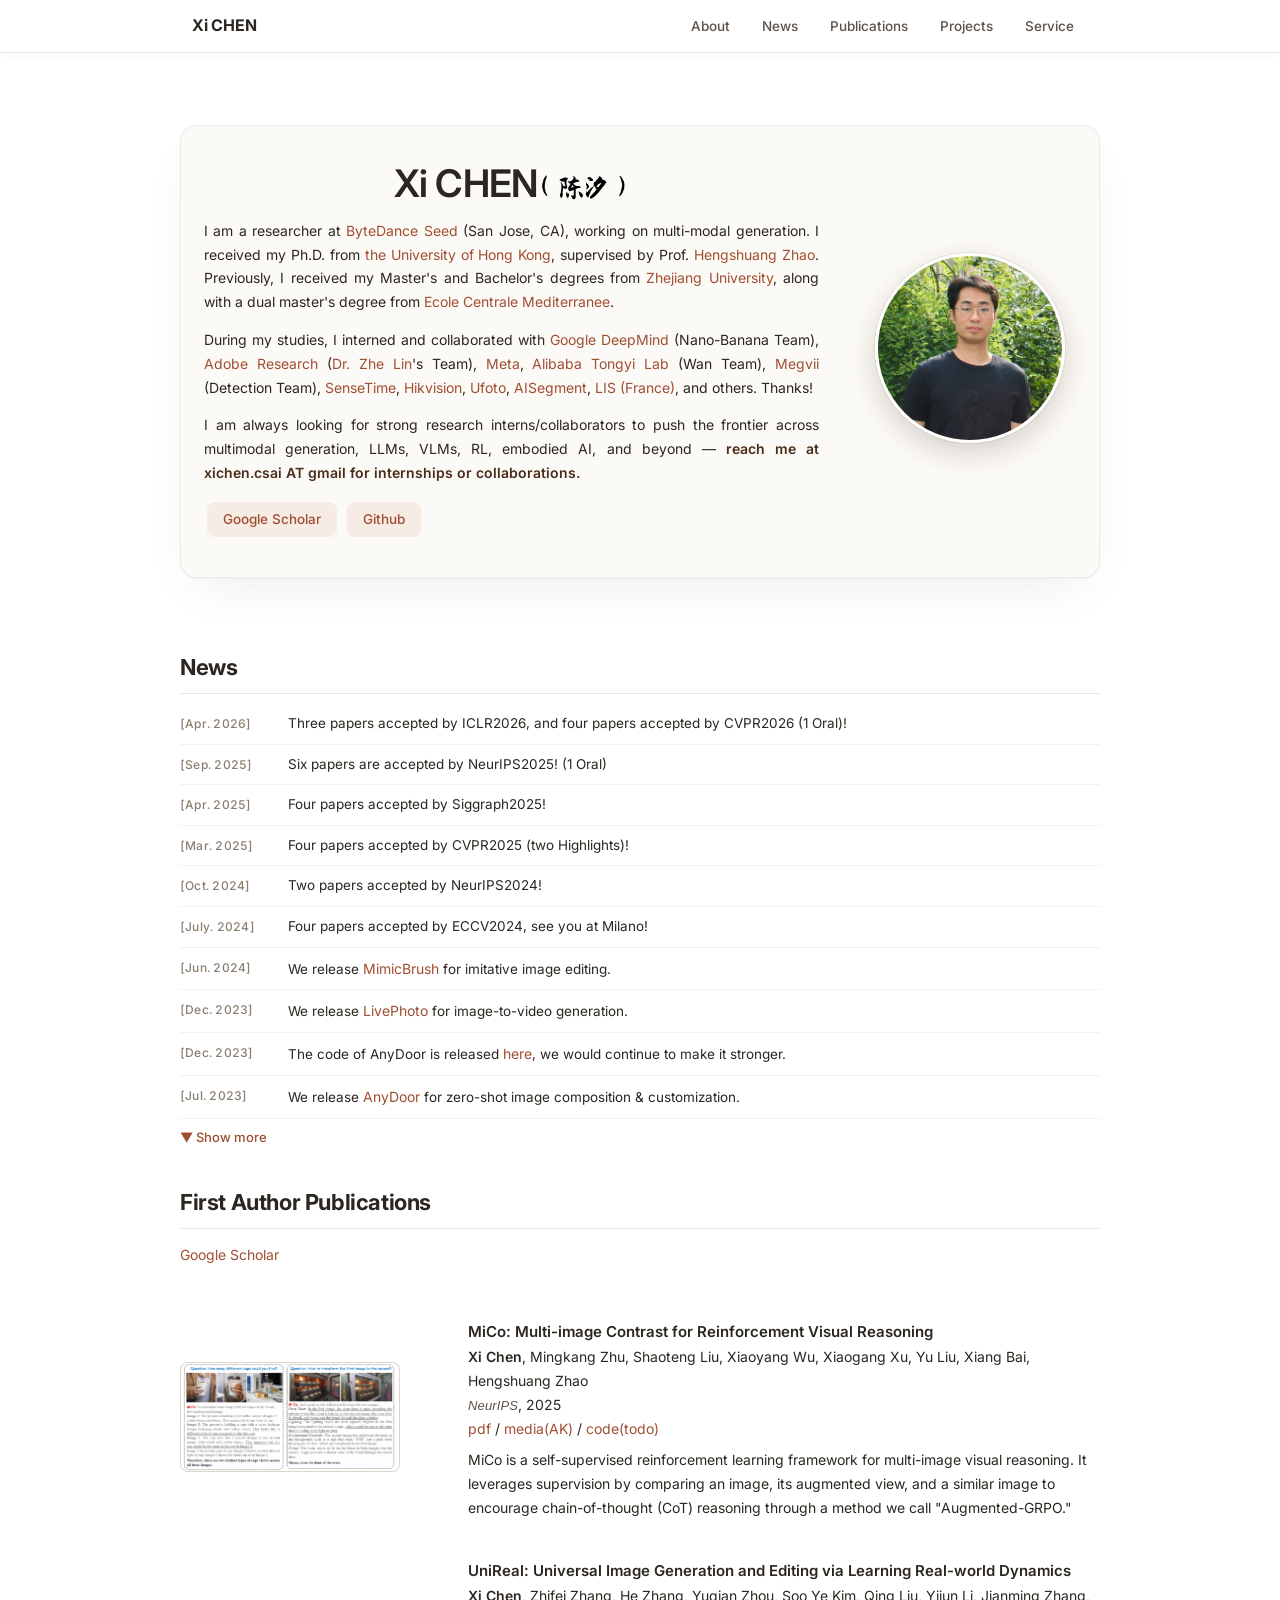
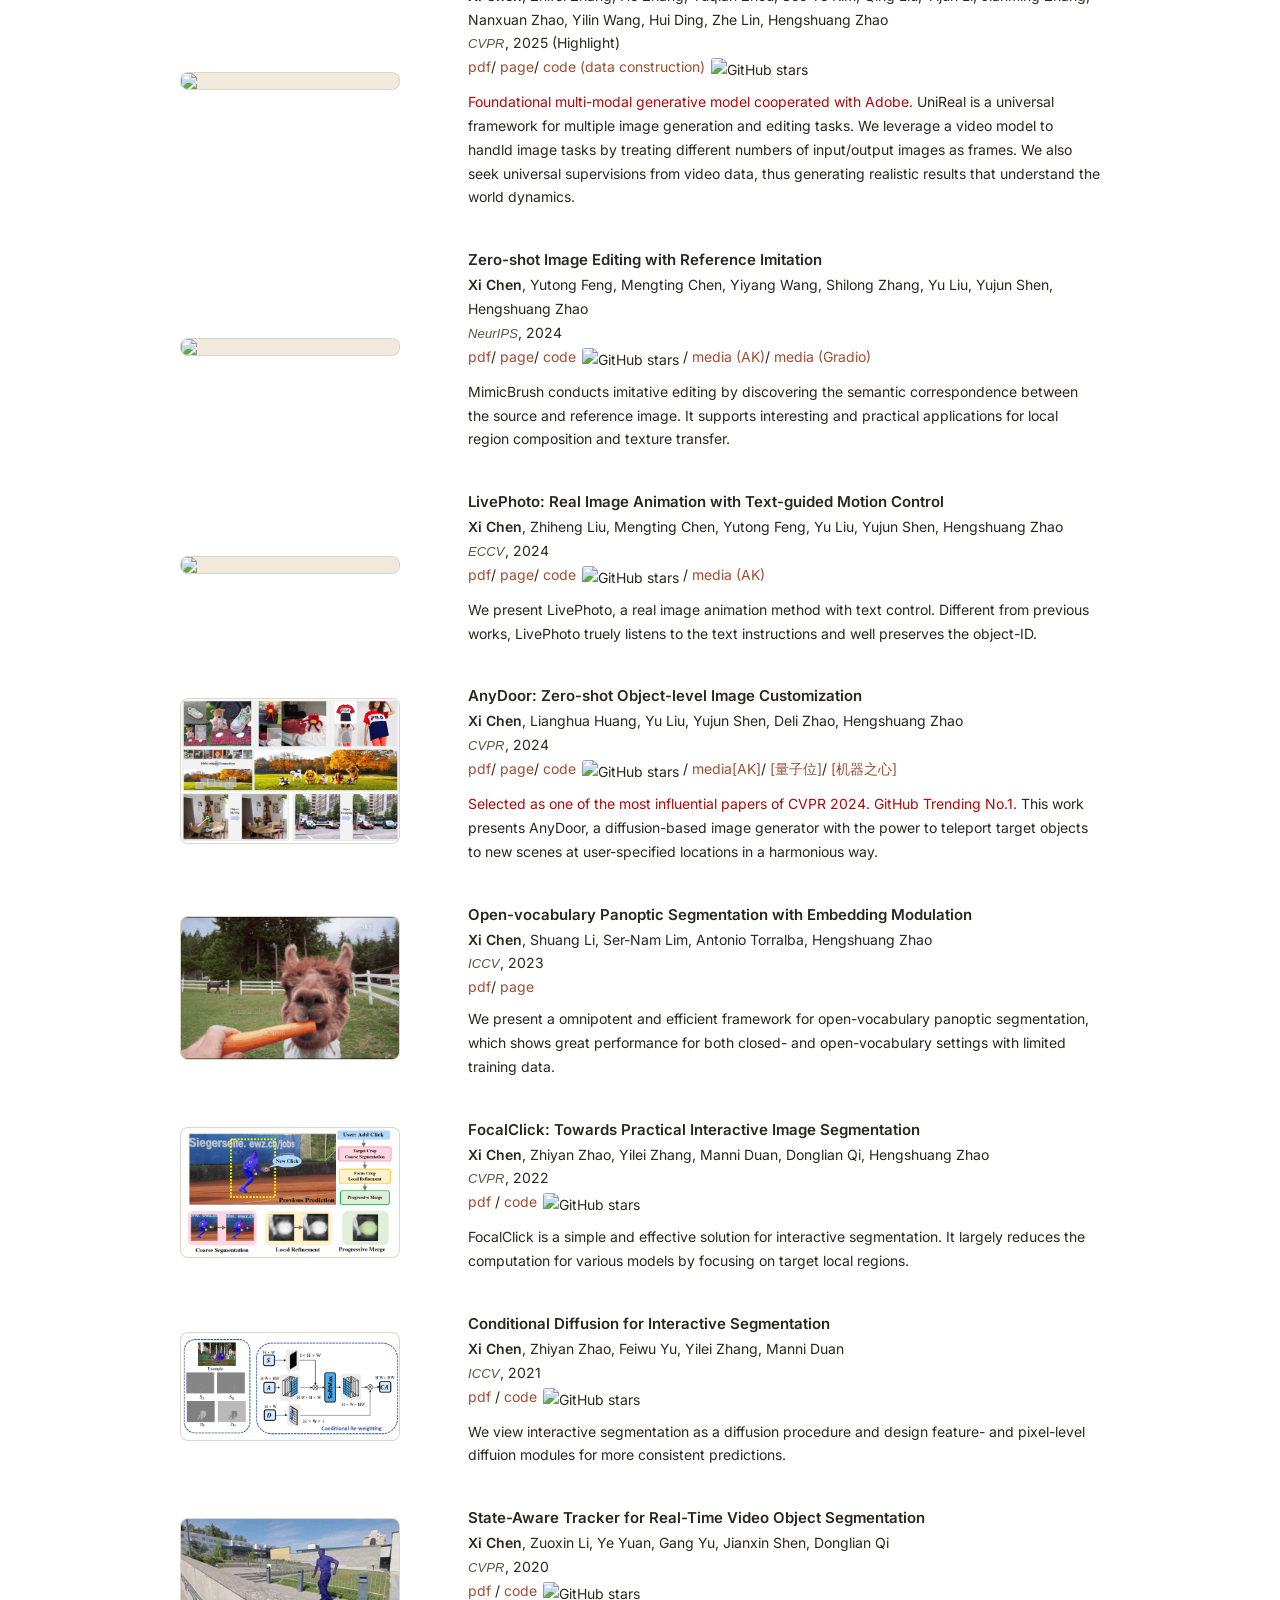
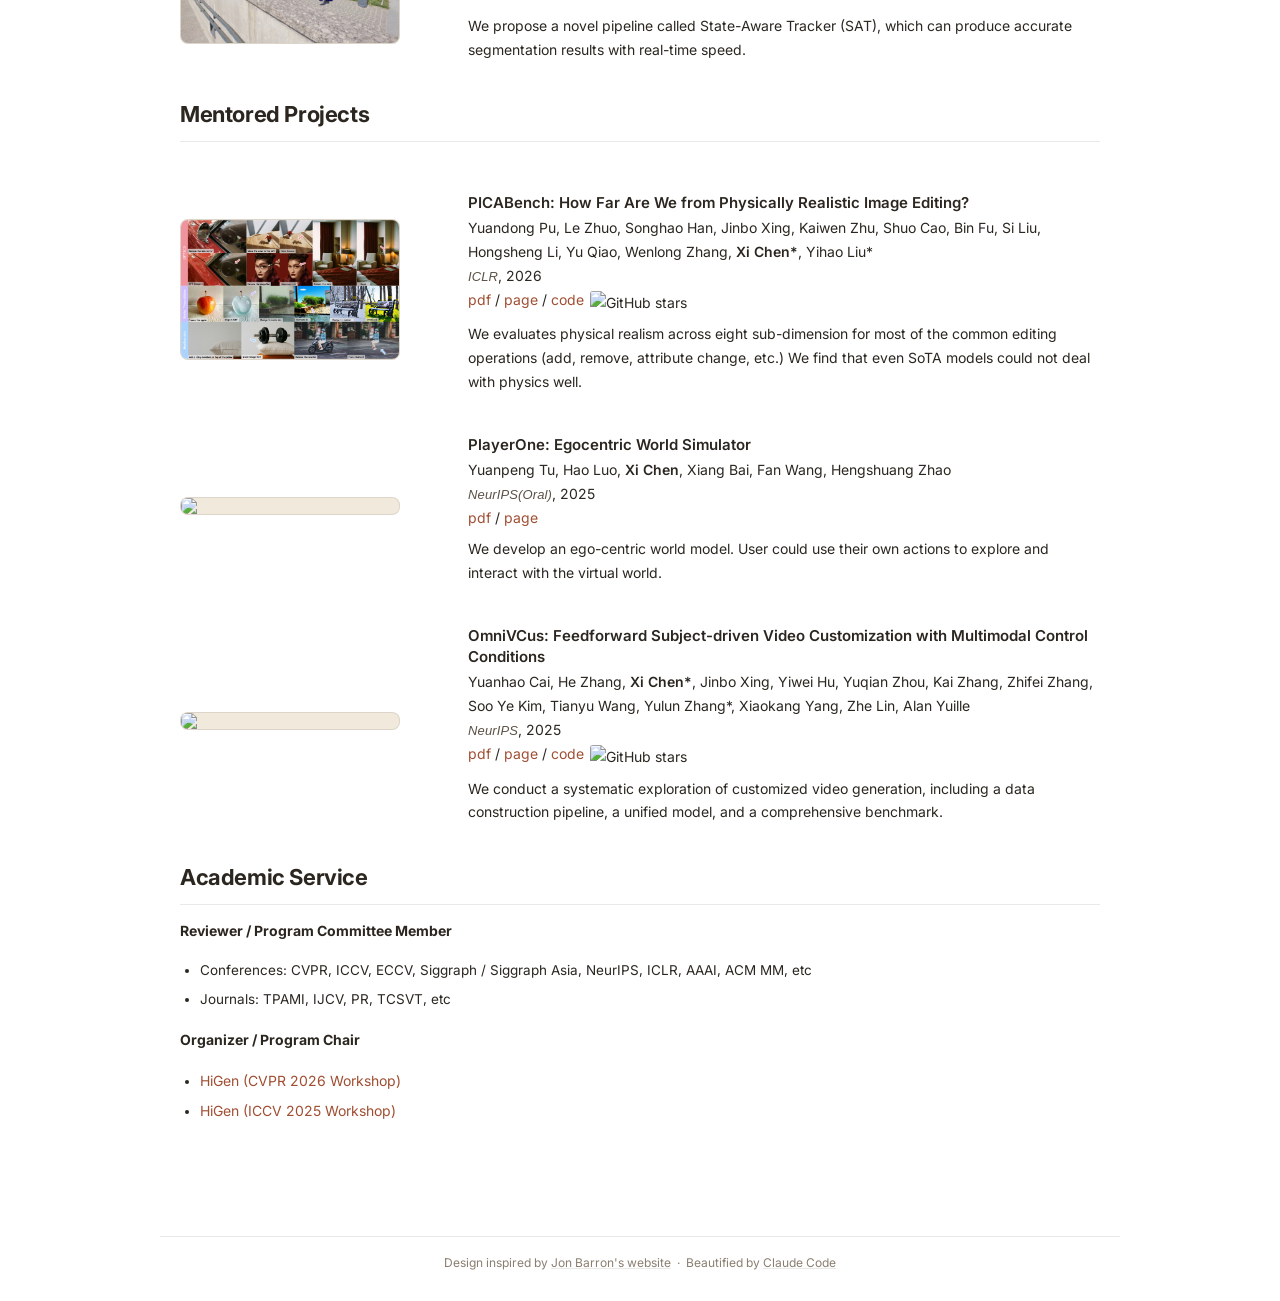
==== commit 2af27e53: "Add OG/Twitter meta, rename Mentored Projects, fix duplicate IDs, lazy-load badges" ====
--- a/index.html
+++ b/index.html
@@ -13,6 +13,17 @@
   <link rel="preconnect" href="https://fonts.gstatic.com" crossorigin>
   <link rel="stylesheet" type="text/css" href="stylesheet.css">
   <link rel="icon" type="image/jpg" href="images/hku_icon.jpeg">
+
+  <!-- Open Graph / Twitter card -->
+  <meta property="og:type" content="profile">
+  <meta property="og:title" content="Xi CHEN (陈汐)">
+  <meta property="og:description" content="Researcher at ByteDance Seed, working on multi-modal generation.">
+  <meta property="og:image" content="https://xavierchen34.github.io/images/photo-life.jpg">
+  <meta property="og:url" content="https://xavierchen34.github.io/">
+  <meta name="twitter:card" content="summary_large_image">
+  <meta name="twitter:title" content="Xi CHEN (陈汐)">
+  <meta name="twitter:description" content="Researcher at ByteDance Seed, working on multi-modal generation.">
+  <meta name="twitter:image" content="https://xavierchen34.github.io/images/photo-life.jpg">
 
 </head>
 
@@ -192,23 +203,14 @@
             <tbody>
 
 
-              <tr class="paper-row" onmouseout="malle_stop()" onmouseover="malle_start()">
-                <td style="padding:20px;width:30%;vertical-align:middle">
-                  <div class="one">
-                    <div class="two" id='malle_image'>
+              <tr class="paper-row">
+                <td style="padding:20px;width:30%;vertical-align:middle">
+                  <div class="one">
+                    <div class="two">
                       <img src='images/mico.png'>
                     </div>
                     <img src='images/mico2.png'>
                   </div>
-                  <script type="text/javascript">
-                    function malle_start() {
-                      document.getElementById('malle_image').style.opacity = "1";
-                    }
-                    function malle_stop() {
-                      document.getElementById('malle_image').style.opacity = "0";
-                    }
-                    malle_stop()
-                  </script>
                 </td>
                 <td style="padding:20px;width:70%;vertical-align:top">
                   <a href="https://arxiv.org/abs/2506.22434">
@@ -230,23 +232,14 @@
 
 
 
-              <tr class="paper-row" onmouseout="malle_stop()" onmouseover="malle_start()">
-                <td style="padding:20px;width:30%;vertical-align:middle">
-                  <div class="one">
-                    <div class="two" id='malle_image'>
+              <tr class="paper-row">
+                <td style="padding:20px;width:30%;vertical-align:middle">
+                  <div class="one">
+                    <div class="two">
                       <img src='images/UniReal.gif'>
                     </div>
                     <img src='images/UniReal.gif'>
                   </div>
-                  <script type="text/javascript">
-                    function malle_start() {
-                      document.getElementById('malle_image').style.opacity = "1";
-                    }
-                    function malle_stop() {
-                      document.getElementById('malle_image').style.opacity = "0";
-                    }
-                    malle_stop()
-                  </script>
                 </td>
                 <td style="padding:20px;width:70%;vertical-align:top">
                   <a href="https://arxiv.org/abs/2412.07774">
@@ -259,6 +252,7 @@
                   <a href="https://arxiv.org/abs/2412.07774">pdf</a>/
                   <a href="https://xavierchen34.github.io/UniReal-Page/">page</a>/
                   <a href="https://github.com/XavierCHEN34/UniReal">code (data construction)</a>
+                  <img class="gh-stars" loading="lazy" src="https://img.shields.io/github/stars/XavierCHEN34/UniReal?style=flat-square&label=%E2%98%85&color=C96442&labelColor=F6ECE3" alt="GitHub stars">
                   <p>
                     <span style="color: rgb(175, 9, 9);">Foundational multi-modal generative model cooperated with Adobe.</span>  
                     UniReal is a universal framework for multiple image generation and editing tasks. We leverage a video model to handld image tasks by treating different numbers of 
@@ -268,23 +262,14 @@
               </tr>
 
 
-              <tr class="paper-row" onmouseout="malle_stop()" onmouseover="malle_start()">
-                <td style="padding:20px;width:30%;vertical-align:middle">
-                  <div class="one">
-                    <div class="two" id='malle_image'>
+              <tr class="paper-row">
+                <td style="padding:20px;width:30%;vertical-align:middle">
+                  <div class="one">
+                    <div class="two">
                       <img src='images/MimicBrush.png'>
                     </div>
                     <img src='images/MimicBrush.png'>
                   </div>
-                  <script type="text/javascript">
-                    function malle_start() {
-                      document.getElementById('malle_image').style.opacity = "1";
-                    }
-                    function malle_stop() {
-                      document.getElementById('malle_image').style.opacity = "0";
-                    }
-                    malle_stop()
-                  </script>
                 </td>
                 <td style="padding:20px;width:70%;vertical-align:top">
                   <a href="https://arxiv.org/abs/2406.07547">
@@ -296,11 +281,11 @@
                   <br>
                   <a href="https://arxiv.org/abs/2406.07547">pdf</a>/
                   <a href="https://xavierchen34.github.io/MimicBrush-Page/">page</a>/
-                  <a href="https://github.com/ali-vilab/MimicBrush">code</a>/
+                  <a href="https://github.com/ali-vilab/MimicBrush">code</a>
+                  <img class="gh-stars" loading="lazy" src="https://img.shields.io/github/stars/ali-vilab/MimicBrush?style=flat-square&label=%E2%98%85&color=C96442&labelColor=F6ECE3" alt="GitHub stars"> /
                   <a href="https://x.com/_akhaliq/status/1800726257098760584">media (AK)</a>/
                   <a href="https://x.com/Gradio/status/1800905251563733361">media (Gradio)</a>
                   <p>
-                    <span style="color: rgb(175, 9, 9);">GithHub 1.1k stars.</span>  
                     MimicBrush conducts imitative editing by discovering the semantic correspondence between the source and reference image.
                     It supports interesting and practical applications for local region composition and texture transfer.
                   </p>
@@ -311,23 +296,14 @@
 
   
 
-              <tr class="paper-row" onmouseout="malle_stop()" onmouseover="malle_start()">
-                <td style="padding:20px;width:30%;vertical-align:middle">
-                  <div class="one">
-                    <div class="two" id='malle_image'>
+              <tr class="paper-row">
+                <td style="padding:20px;width:30%;vertical-align:middle">
+                  <div class="one">
+                    <div class="two">
                       <img src='images/LivePhoto.gif'>
                     </div>
                     <img src='images/LivePhoto.gif'>
                   </div>
-                  <script type="text/javascript">
-                    function malle_start() {
-                      document.getElementById('malle_image').style.opacity = "1";
-                    }
-                    function malle_stop() {
-                      document.getElementById('malle_image').style.opacity = "0";
-                    }
-                    malle_stop()
-                  </script>
                 </td>
                 <td style="padding:20px;width:70%;vertical-align:top">
                   <a href="https://arxiv.org/abs/2312.02928">
@@ -339,7 +315,8 @@
                   <br>
                   <a href="https://arxiv.org/abs/2312.02928">pdf</a>/
                   <a href="https://xavierchen34.github.io/LivePhoto-Page/">page</a>/
-                  <a href="https://github.com/XavierCHEN34/LivePhoto">code</a>/
+                  <a href="https://github.com/XavierCHEN34/LivePhoto">code</a>
+                  <img class="gh-stars" loading="lazy" src="https://img.shields.io/github/stars/XavierCHEN34/LivePhoto?style=flat-square&label=%E2%98%85&color=C96442&labelColor=F6ECE3" alt="GitHub stars"> /
                   <a href="https://twitter.com/_akhaliq/status/1732224399414067333">media (AK)</a>
                   <p>
                     We present LivePhoto, a real image animation method with text control. Different from previous works, 
@@ -349,23 +326,14 @@
               </tr>
 
 
-              <tr class="paper-row" onmouseout="malle_stop()" onmouseover="malle_start()">
-                <td style="padding:20px;width:30%;vertical-align:middle">
-                  <div class="one">
-                    <div class="two" id='malle_image'>
+              <tr class="paper-row">
+                <td style="padding:20px;width:30%;vertical-align:middle">
+                  <div class="one">
+                    <div class="two">
                       <img src='images/AnyDoor_teaser.jpg'>
                     </div>
                     <img src='images/AnyDoor_teaser.jpg'>
                   </div>
-                  <script type="text/javascript">
-                    function malle_start() {
-                      document.getElementById('malle_image').style.opacity = "1";
-                    }
-                    function malle_stop() {
-                      document.getElementById('malle_image').style.opacity = "0";
-                    }
-                    malle_stop()
-                  </script>
                 </td>
                 <td style="padding:20px;width:70%;vertical-align:top">
                   <a href="https://arxiv.org/pdf/2307.09481.pdf">
@@ -377,36 +345,27 @@
                   <br>
                   <a href="https://arxiv.org/pdf/2307.09481.pdf">pdf</a>/
                   <a href="https://damo-vilab.github.io/AnyDoor-Page/">page</a>/
-                  <a href="https://github.com/damo-vilab/AnyDoor">code</a>/
+                  <a href="https://github.com/damo-vilab/AnyDoor">code</a>
+                  <img class="gh-stars" loading="lazy" src="https://img.shields.io/github/stars/damo-vilab/AnyDoor?style=flat-square&label=%E2%98%85&color=C96442&labelColor=F6ECE3" alt="GitHub stars"> /
                   <a href="https://x.com/_akhaliq/status/1738772616142303728">media[AK]</a>/
                   <a href="https://mp.weixin.qq.com/s/IlRAhuJ4k0sFRJulUKZICA">[量子位]</a>/
                   <a href="https://www.jiqizhixin.com/articles/2023-12-21-3">[机器之心]</a>
                   <p>
-                    <span style="color: rgb(175, 9, 9);">Selected as the most influencial papers of CVPR 2024. GithHub 4.2k stars.</span>  
+                    <span style="color: rgb(175, 9, 9);">Selected as one of the most influential papers of CVPR 2024. GitHub Trending No.1.</span>  
                     This work presents AnyDoor, a diffusion-based image generator with the power to 
                     teleport target objects to new scenes at user-specified locations in a harmonious way. 
                   </p>
                 </td>
               </tr>
 
-              <tr class="paper-row" onmouseout="malle_stop()" onmouseover="malle_start()">
-                <td style="padding:20px;width:30%;vertical-align:middle">
-                  <div class="one">
-                    <div class="two" id='malle_image'>
+              <tr class="paper-row">
+                <td style="padding:20px;width:30%;vertical-align:middle">
+                  <div class="one">
+                    <div class="two">
                       <img src='images/OPSNet.gif'>
                     </div>
                     <img src='images/OPSNet.gif'>
                   </div>
-                  <script type="text/javascript">
-                    function malle_start() {
-                      document.getElementById('malle_image').style.opacity = "1";
-                    }
-
-                    function malle_stop() {
-                      document.getElementById('malle_image').style.opacity = "0";
-                    }
-                    malle_stop()
-                  </script>
                 </td>
                 <td style="padding:20px;width:70%;vertical-align:top">
                   <a href="https://arxiv.org/abs/2303.11324">
@@ -428,24 +387,14 @@
               
               
               
-              <tr class="paper-row" onmouseout="malle_stop()" onmouseover="malle_start()">
-                <td style="padding:20px;width:30%;vertical-align:middle">
-                  <div class="one">
-                    <div class="two" id='malle_image'>
+              <tr class="paper-row">
+                <td style="padding:20px;width:30%;vertical-align:middle">
+                  <div class="one">
+                    <div class="two">
                       <img src='images/FocalClick.png'>
                     </div>
                     <img src='images/FocalClick.png'>
                   </div>
-                  <script type="text/javascript">
-                    function malle_start() {
-                      document.getElementById('malle_image').style.opacity = "1";
-                    }
-
-                    function malle_stop() {
-                      document.getElementById('malle_image').style.opacity = "0";
-                    }
-                    malle_stop()
-                  </script>
                 </td>
                 <td style="padding:20px;width:70%;vertical-align:top">
                   <a href="https://arxiv.org/abs/2204.02574">
@@ -459,6 +408,7 @@
                   <br>
                   <a href="https://arxiv.org/abs/2204.02574">pdf</a> /
                   <a href="https://github.com/XavierCHEN34/ClickSEG">code</a>
+                  <img class="gh-stars" loading="lazy" src="https://img.shields.io/github/stars/XavierCHEN34/ClickSEG?style=flat-square&label=%E2%98%85&color=C96442&labelColor=F6ECE3" alt="GitHub stars">
                   <p>
                     FocalClick is a simple and effective solution for interactive segmentation. It largely reduces the 
                     computation for various models by focusing on target local regions.
@@ -467,24 +417,14 @@
               </tr>    
 
 
-              <tr class="paper-row" onmouseout="malle_stop()" onmouseover="malle_start()">
-                <td style="padding:20px;width:30%;vertical-align:middle">
-                  <div class="one">
-                    <div class="two" id='malle_image'>
+              <tr class="paper-row">
+                <td style="padding:20px;width:30%;vertical-align:middle">
+                  <div class="one">
+                    <div class="two">
                       <img src='images/CDNet.png'>
                     </div>
                     <img src='images/CDNet.png'>
                   </div>
-                  <script type="text/javascript">
-                    function malle_start() {
-                      document.getElementById('malle_image').style.opacity = "1";
-                    }
-
-                    function malle_stop() {
-                      document.getElementById('malle_image').style.opacity = "0";
-                    }
-                    malle_stop()
-                  </script>
                 </td>
                 <td style="padding:20px;width:70%;vertical-align:top">
                   <a href="https://openaccess.thecvf.com/content/ICCV2021/papers/Chen_Conditional_Diffusion_for_Interactive_Segmentation_ICCV_2021_paper.pdf">
@@ -498,30 +438,21 @@
                   <br>
                   <a href="https://openaccess.thecvf.com/content/ICCV2021/papers/Chen_Conditional_Diffusion_for_Interactive_Segmentation_ICCV_2021_paper.pdf">pdf</a> /
                   <a href="https://github.com/XavierCHEN34/ClickSEG">code</a>
+                  <img class="gh-stars" loading="lazy" src="https://img.shields.io/github/stars/XavierCHEN34/ClickSEG?style=flat-square&label=%E2%98%85&color=C96442&labelColor=F6ECE3" alt="GitHub stars">
                   <p>
                     We view interactive segmentation as a diffusion procedure and design  feature- and pixel-level diffuion modules for more consistent predictions.
                   </p>
                 </td>
               </tr>    
 
-              <tr class="paper-row" onmouseout="malle_stop()" onmouseover="malle_start()">
-                <td style="padding:20px;width:30%;vertical-align:middle">
-                  <div class="one">
-                    <div class="two" id='malle_image'>
+              <tr class="paper-row">
+                <td style="padding:20px;width:30%;vertical-align:middle">
+                  <div class="one">
+                    <div class="two">
                       <img src='images/sat.gif'>
                     </div>
                     <img src='images/sat.gif'>
                   </div>
-                  <script type="text/javascript">
-                    function malle_start() {
-                      document.getElementById('malle_image').style.opacity = "1";
-                    }
-
-                    function malle_stop() {
-                      document.getElementById('malle_image').style.opacity = "0";
-                    }
-                    malle_stop()
-                  </script>
                 </td>
                 <td style="padding:20px;width:70%;vertical-align:top">
                   <a href="https://arxiv.org/abs/2003.00482">
@@ -535,6 +466,7 @@
                   <br>
                   <a href="https://arxiv.org/abs/2003.00482">pdf</a> /
                   <a href="https://github.com/megvii-research/video_analyst">code</a>
+                  <img class="gh-stars" loading="lazy" src="https://img.shields.io/github/stars/megvii-research/video_analyst?style=flat-square&label=%E2%98%85&color=C96442&labelColor=F6ECE3" alt="GitHub stars">
                   <p>
                     We propose a novel pipeline called State-Aware Tracker (SAT), which can produce accurate segmentation results with real-time speed.
                   </p>
@@ -551,33 +483,23 @@
             <tbody>
               <tr>
                 <td style="padding:20px;width:100%;vertical-align:middle">
-                  <heading id="projects"> Selected Projects I Led </heading>
-                </td>
-              </tr>
-            </tbody>
-          </table>
-          <table
-            style="width:100%;border:0px;border-spacing:0px;border-collapse:separate;margin-right:auto;margin-left:auto;">
-            <tbody>
-
-              <tr class="paper-row" onmouseout="malle_stop()" onmouseover="malle_start()">
-                <td style="padding:20px;width:30%;vertical-align:middle">
-                  <div class="one">
-                    <div class="two" id='malle_image'>
+                  <heading id="projects">Mentored Projects</heading>
+                </td>
+              </tr>
+            </tbody>
+          </table>
+          <table
+            style="width:100%;border:0px;border-spacing:0px;border-collapse:separate;margin-right:auto;margin-left:auto;">
+            <tbody>
+
+              <tr class="paper-row">
+                <td style="padding:20px;width:30%;vertical-align:middle">
+                  <div class="one">
+                    <div class="two">
                       <img src='images/picabench.png'>
                     </div>
                     <img src='images/picabench.png'>
                   </div>
-                  <script type="text/javascript">
-                    function malle_start() {
-                      document.getElementById('malle_image').style.opacity = "1";
-                    }
-
-                    function malle_stop() {
-                      document.getElementById('malle_image').style.opacity = "0";
-                    }
-                    malle_stop()
-                  </script>
                 </td>
                 <td style="padding:20px;width:70%;vertical-align:top">
                   <a href="https://arxiv.org/abs/2510.17681">
@@ -591,6 +513,7 @@
                   <a href="https://arxiv.org/abs/2510.17681">pdf</a> /
                   <a href="https://picabench.github.io/">page</a> /
                   <a href="https://github.com/Andrew0613/PICABench">code</a>
+                  <img class="gh-stars" loading="lazy" src="https://img.shields.io/github/stars/Andrew0613/PICABench?style=flat-square&label=%E2%98%85&color=C96442&labelColor=F6ECE3" alt="GitHub stars">
                   <p>
                     We evaluates physical realism across eight sub-dimension for most of the common editing operations (add, remove, attribute change, etc.)
                     We find that even SoTA models could not deal with physics well. 
@@ -623,24 +546,14 @@
               </tr>
               -->
 
-              <tr class="paper-row" onmouseout="malle_stop()" onmouseover="malle_start()">
-                <td style="padding:20px;width:30%;vertical-align:middle">
-                  <div class="one">
-                    <div class="two" id='malle_image'>
+              <tr class="paper-row">
+                <td style="padding:20px;width:30%;vertical-align:middle">
+                  <div class="one">
+                    <div class="two">
                       <img src='images/PlayerOne.gif'>
                     </div>
                     <img src='images/PlayerOne.gif'>
                   </div>
-                  <script type="text/javascript">
-                    function malle_start() {
-                      document.getElementById('malle_image').style.opacity = "1";
-                    }
-
-                    function malle_stop() {
-                      document.getElementById('malle_image').style.opacity = "0";
-                    }
-                    malle_stop()
-                  </script>
                 </td>
                 <td style="padding:20px;width:70%;vertical-align:top">
                   <a href="https://arxiv.org/abs/2506.09995">
@@ -659,24 +572,14 @@
                 </td>
               </tr>   
 
-              <tr class="paper-row" onmouseout="malle_stop()" onmouseover="malle_start()">
-                <td style="padding:20px;width:30%;vertical-align:middle">
-                  <div class="one">
-                    <div class="two" id='malle_image'>
+              <tr class="paper-row">
+                <td style="padding:20px;width:30%;vertical-align:middle">
+                  <div class="one">
+                    <div class="two">
                       <img src='images/omnivcus.gif'>
                     </div>
                     <img src='images/omnivcus.gif'>
                   </div>
-                  <script type="text/javascript">
-                    function malle_start() {
-                      document.getElementById('malle_image').style.opacity = "1";
-                    }
-
-                    function malle_stop() {
-                      document.getElementById('malle_image').style.opacity = "0";
-                    }
-                    malle_stop()
-                  </script>
                 </td>
                 <td style="padding:20px;width:70%;vertical-align:top">
                   <a href="https://arxiv.org/abs/2506.23361">
@@ -690,6 +593,7 @@
                   <a href="https://openreview.net/pdf/0008876971964c9e6af7ce90b5613b317372d8d7.pdf">pdf</a> /
                   <a href="https://caiyuanhao1998.github.io/project/OmniVCus/">page</a> /
                   <a href="https://github.com/caiyuanhao1998/Open-OmniVCus">code</a>
+                  <img class="gh-stars" loading="lazy" src="https://img.shields.io/github/stars/caiyuanhao1998/Open-OmniVCus?style=flat-square&label=%E2%98%85&color=C96442&labelColor=F6ECE3" alt="GitHub stars">
                   <p>
                     We conduct a systematic exploration of customized video generation, including a data construction pipeline, a unified model, and a comprehensive benchmark.
                   </p>
--- a/stylesheet.css
+++ b/stylesheet.css
@@ -267,6 +267,14 @@
 .bio-cta strong {
   font-weight: 600;
   color: #4A2C1A;
+}
+
+/* GitHub star badges (auto-fetched from shields.io) */
+.gh-stars {
+  vertical-align: -3px;
+  height: 17px;
+  margin-left: 2px;
+  border-radius: 3px;
 }
 
 /* ---------- Profile Links ---------- */
@@ -360,10 +368,12 @@
   position: absolute;
   top: 0; left: 0;
   line-height: 0;
+  opacity: 0;
   transition: opacity .2s ease-in-out;
   -moz-transition: opacity .2s ease-in-out;
   -webkit-transition: opacity .2s ease-in-out;
 }
+.paper-row:hover .two { opacity: 1; }
 .two img {
   width: 220px;
   height: auto;
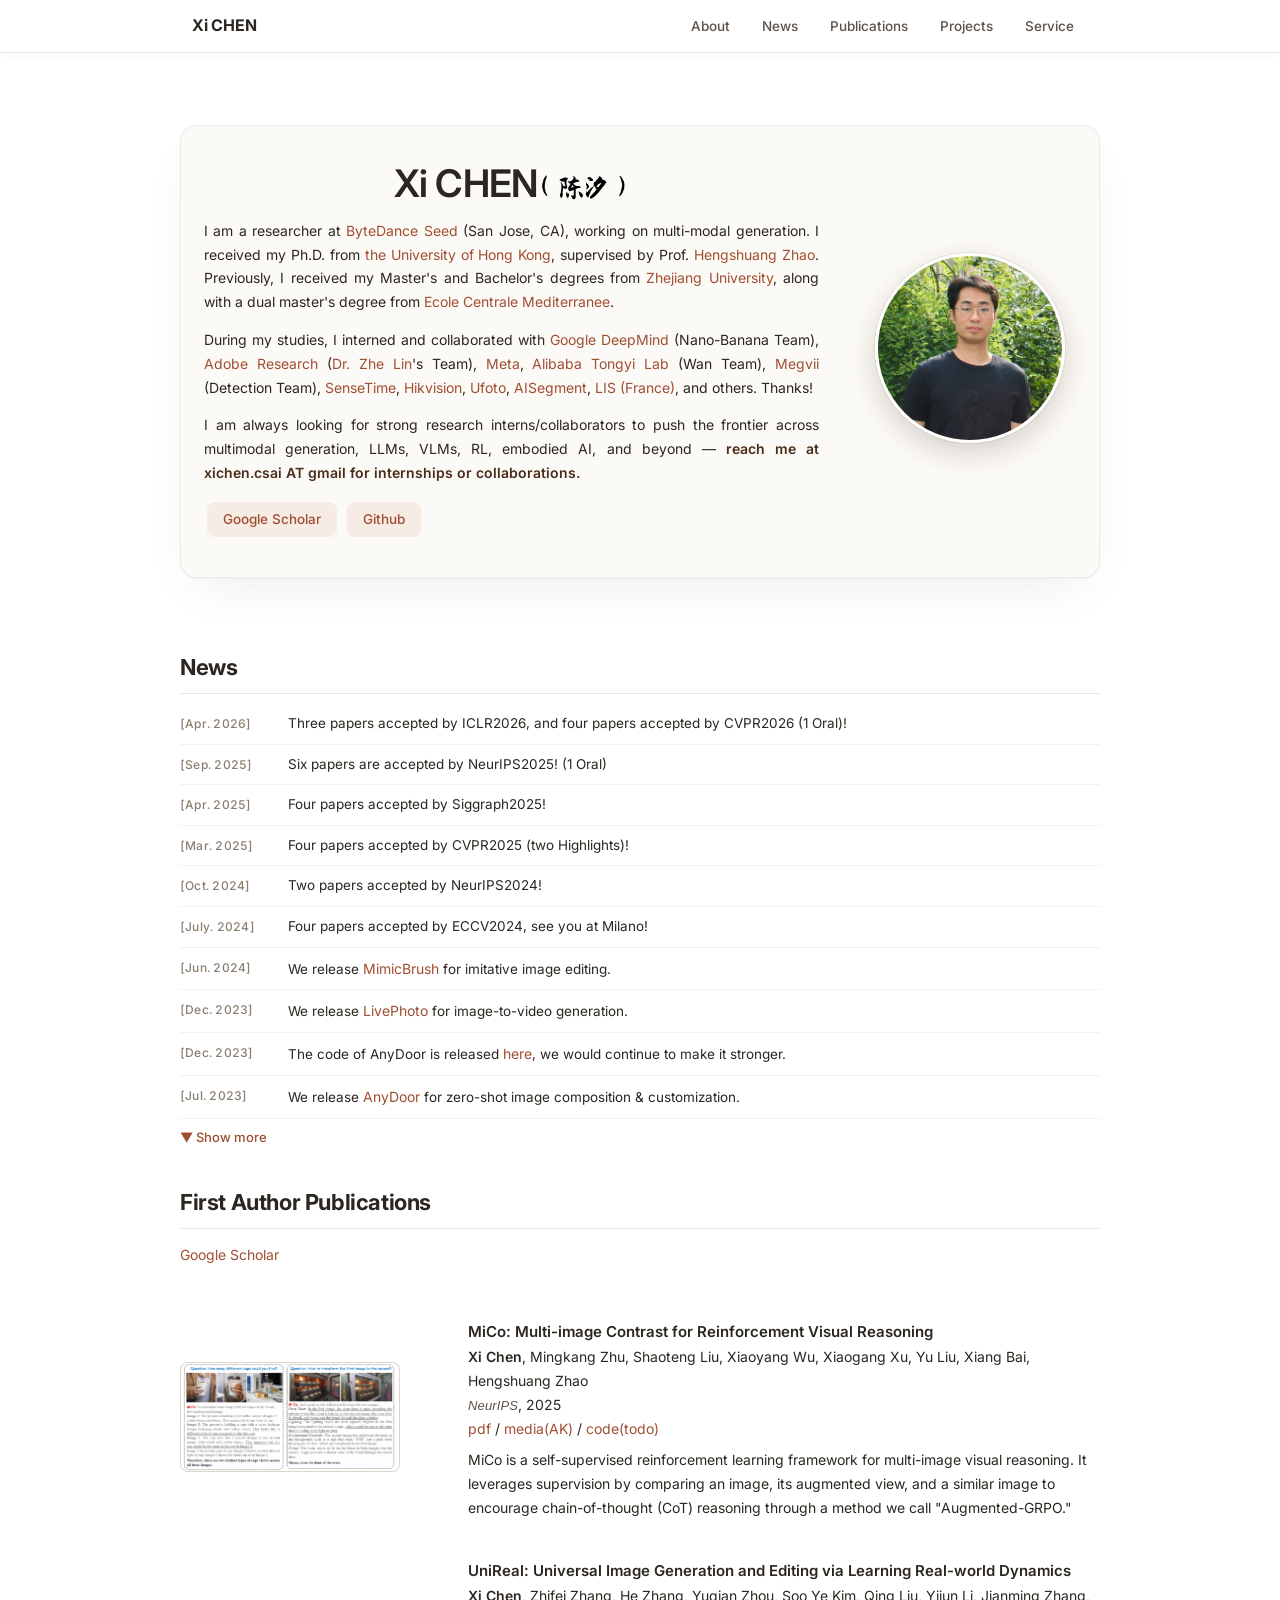
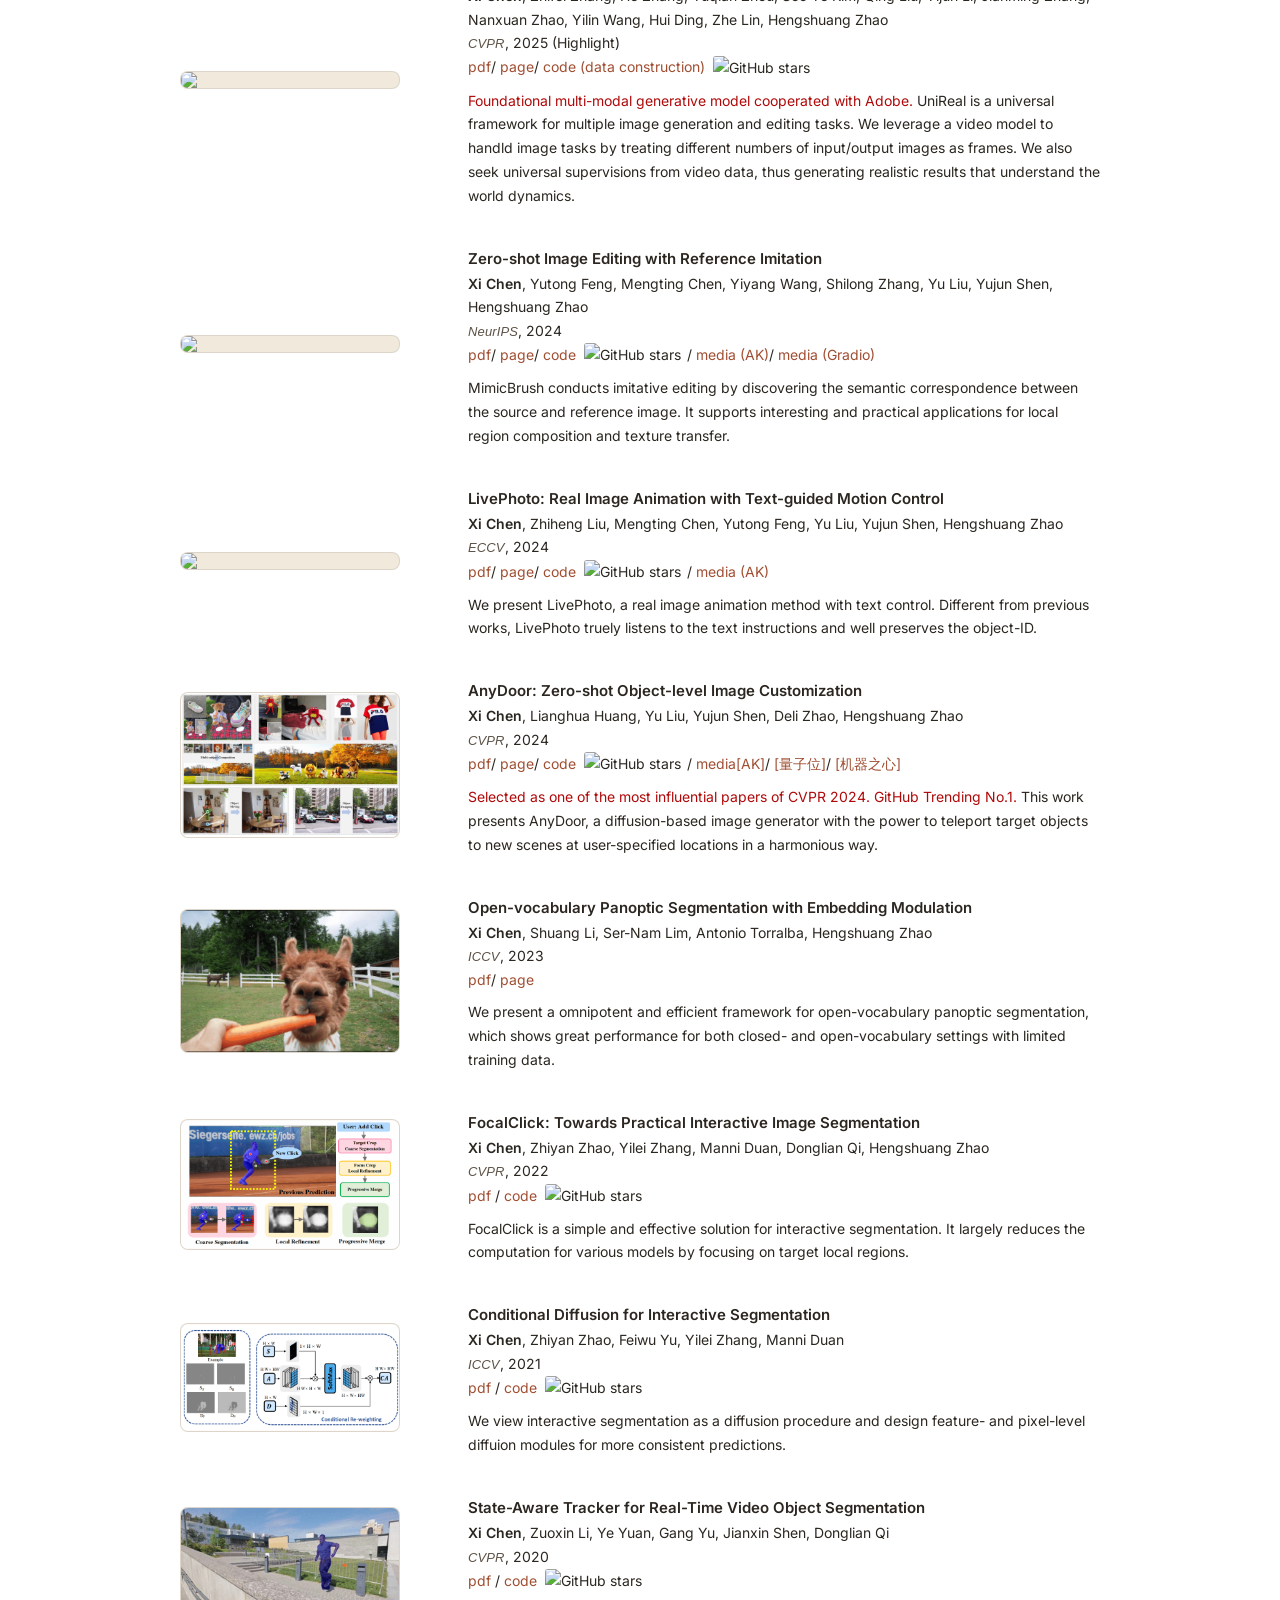
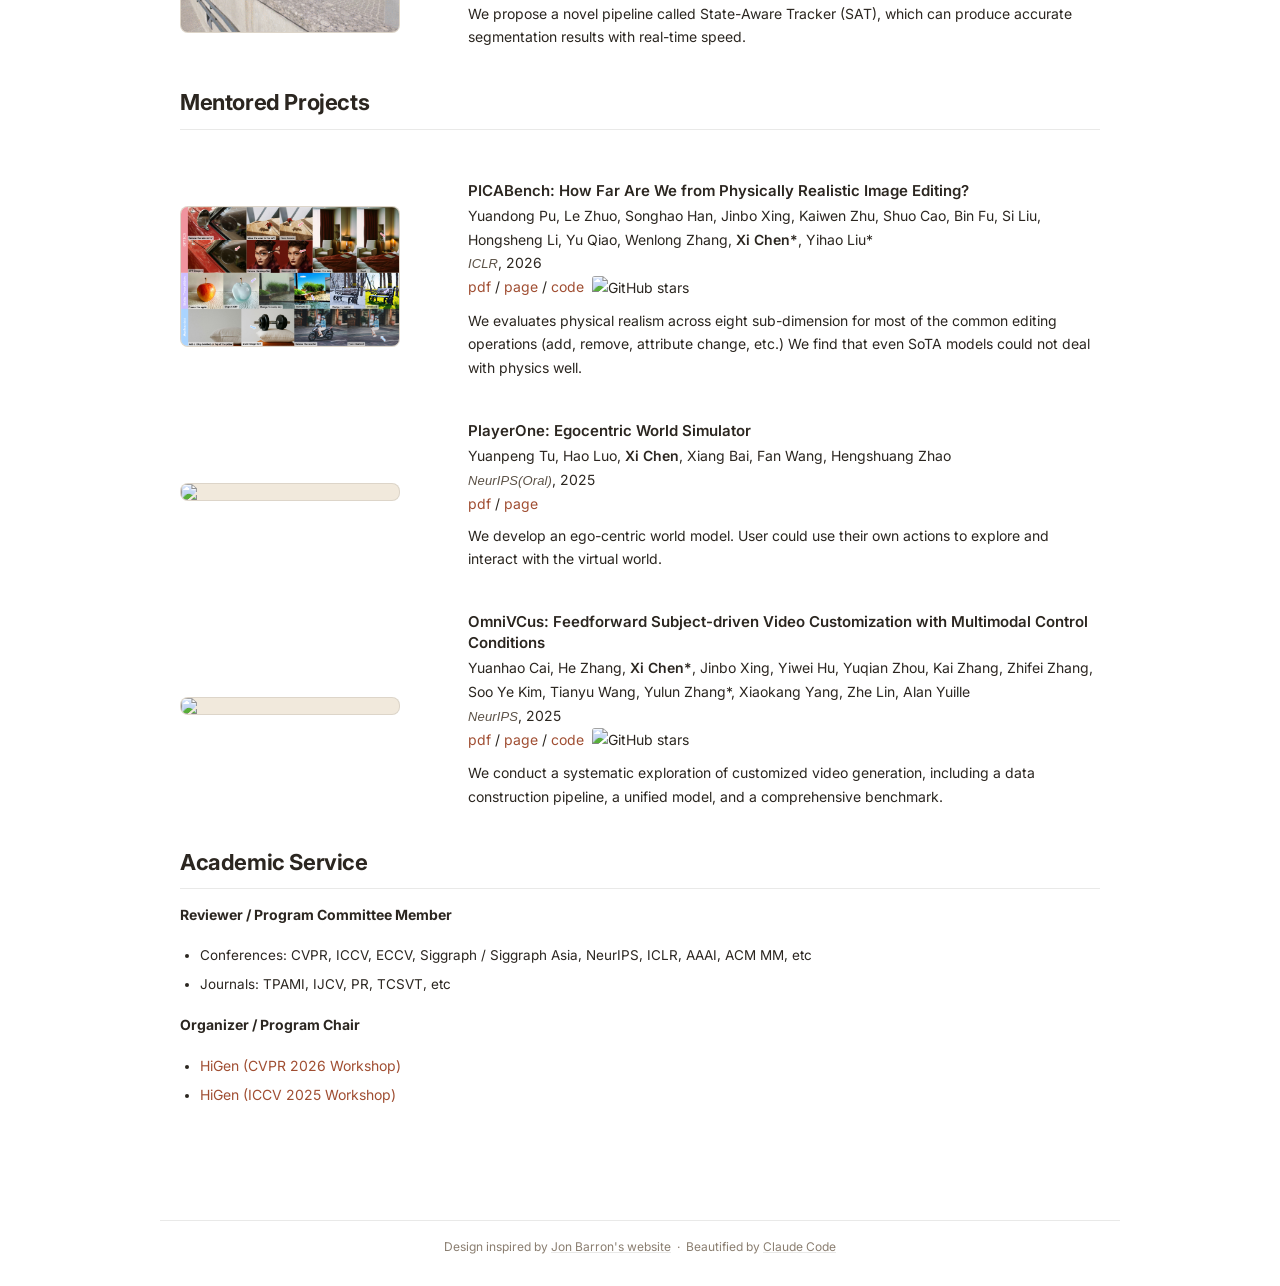
==== commit 587b2948: "Increase shields.io badge cache to 6h to avoid rate-limit invalids" ====
--- a/index.html
+++ b/index.html
@@ -252,7 +252,7 @@
                   <a href="https://arxiv.org/abs/2412.07774">pdf</a>/
                   <a href="https://xavierchen34.github.io/UniReal-Page/">page</a>/
                   <a href="https://github.com/XavierCHEN34/UniReal">code (data construction)</a>
-                  <img class="gh-stars" loading="lazy" src="https://img.shields.io/github/stars/XavierCHEN34/UniReal?style=flat-square&label=%E2%98%85&color=C96442&labelColor=F6ECE3" alt="GitHub stars">
+                  <img class="gh-stars" loading="lazy" src="https://img.shields.io/github/stars/XavierCHEN34/UniReal?style=flat-square&label=%E2%98%85&color=C96442&labelColor=F6ECE3&cacheSeconds=21600" alt="GitHub stars">
                   <p>
                     <span style="color: rgb(175, 9, 9);">Foundational multi-modal generative model cooperated with Adobe.</span>  
                     UniReal is a universal framework for multiple image generation and editing tasks. We leverage a video model to handld image tasks by treating different numbers of 
@@ -282,7 +282,7 @@
                   <a href="https://arxiv.org/abs/2406.07547">pdf</a>/
                   <a href="https://xavierchen34.github.io/MimicBrush-Page/">page</a>/
                   <a href="https://github.com/ali-vilab/MimicBrush">code</a>
-                  <img class="gh-stars" loading="lazy" src="https://img.shields.io/github/stars/ali-vilab/MimicBrush?style=flat-square&label=%E2%98%85&color=C96442&labelColor=F6ECE3" alt="GitHub stars"> /
+                  <img class="gh-stars" loading="lazy" src="https://img.shields.io/github/stars/ali-vilab/MimicBrush?style=flat-square&label=%E2%98%85&color=C96442&labelColor=F6ECE3&cacheSeconds=21600" alt="GitHub stars"> /
                   <a href="https://x.com/_akhaliq/status/1800726257098760584">media (AK)</a>/
                   <a href="https://x.com/Gradio/status/1800905251563733361">media (Gradio)</a>
                   <p>
@@ -316,7 +316,7 @@
                   <a href="https://arxiv.org/abs/2312.02928">pdf</a>/
                   <a href="https://xavierchen34.github.io/LivePhoto-Page/">page</a>/
                   <a href="https://github.com/XavierCHEN34/LivePhoto">code</a>
-                  <img class="gh-stars" loading="lazy" src="https://img.shields.io/github/stars/XavierCHEN34/LivePhoto?style=flat-square&label=%E2%98%85&color=C96442&labelColor=F6ECE3" alt="GitHub stars"> /
+                  <img class="gh-stars" loading="lazy" src="https://img.shields.io/github/stars/XavierCHEN34/LivePhoto?style=flat-square&label=%E2%98%85&color=C96442&labelColor=F6ECE3&cacheSeconds=21600" alt="GitHub stars"> /
                   <a href="https://twitter.com/_akhaliq/status/1732224399414067333">media (AK)</a>
                   <p>
                     We present LivePhoto, a real image animation method with text control. Different from previous works, 
@@ -346,7 +346,7 @@
                   <a href="https://arxiv.org/pdf/2307.09481.pdf">pdf</a>/
                   <a href="https://damo-vilab.github.io/AnyDoor-Page/">page</a>/
                   <a href="https://github.com/damo-vilab/AnyDoor">code</a>
-                  <img class="gh-stars" loading="lazy" src="https://img.shields.io/github/stars/damo-vilab/AnyDoor?style=flat-square&label=%E2%98%85&color=C96442&labelColor=F6ECE3" alt="GitHub stars"> /
+                  <img class="gh-stars" loading="lazy" src="https://img.shields.io/github/stars/damo-vilab/AnyDoor?style=flat-square&label=%E2%98%85&color=C96442&labelColor=F6ECE3&cacheSeconds=21600" alt="GitHub stars"> /
                   <a href="https://x.com/_akhaliq/status/1738772616142303728">media[AK]</a>/
                   <a href="https://mp.weixin.qq.com/s/IlRAhuJ4k0sFRJulUKZICA">[量子位]</a>/
                   <a href="https://www.jiqizhixin.com/articles/2023-12-21-3">[机器之心]</a>
@@ -408,7 +408,7 @@
                   <br>
                   <a href="https://arxiv.org/abs/2204.02574">pdf</a> /
                   <a href="https://github.com/XavierCHEN34/ClickSEG">code</a>
-                  <img class="gh-stars" loading="lazy" src="https://img.shields.io/github/stars/XavierCHEN34/ClickSEG?style=flat-square&label=%E2%98%85&color=C96442&labelColor=F6ECE3" alt="GitHub stars">
+                  <img class="gh-stars" loading="lazy" src="https://img.shields.io/github/stars/XavierCHEN34/ClickSEG?style=flat-square&label=%E2%98%85&color=C96442&labelColor=F6ECE3&cacheSeconds=21600" alt="GitHub stars">
                   <p>
                     FocalClick is a simple and effective solution for interactive segmentation. It largely reduces the 
                     computation for various models by focusing on target local regions.
@@ -438,7 +438,7 @@
                   <br>
                   <a href="https://openaccess.thecvf.com/content/ICCV2021/papers/Chen_Conditional_Diffusion_for_Interactive_Segmentation_ICCV_2021_paper.pdf">pdf</a> /
                   <a href="https://github.com/XavierCHEN34/ClickSEG">code</a>
-                  <img class="gh-stars" loading="lazy" src="https://img.shields.io/github/stars/XavierCHEN34/ClickSEG?style=flat-square&label=%E2%98%85&color=C96442&labelColor=F6ECE3" alt="GitHub stars">
+                  <img class="gh-stars" loading="lazy" src="https://img.shields.io/github/stars/XavierCHEN34/ClickSEG?style=flat-square&label=%E2%98%85&color=C96442&labelColor=F6ECE3&cacheSeconds=21600" alt="GitHub stars">
                   <p>
                     We view interactive segmentation as a diffusion procedure and design  feature- and pixel-level diffuion modules for more consistent predictions.
                   </p>
@@ -466,7 +466,7 @@
                   <br>
                   <a href="https://arxiv.org/abs/2003.00482">pdf</a> /
                   <a href="https://github.com/megvii-research/video_analyst">code</a>
-                  <img class="gh-stars" loading="lazy" src="https://img.shields.io/github/stars/megvii-research/video_analyst?style=flat-square&label=%E2%98%85&color=C96442&labelColor=F6ECE3" alt="GitHub stars">
+                  <img class="gh-stars" loading="lazy" src="https://img.shields.io/github/stars/megvii-research/video_analyst?style=flat-square&label=%E2%98%85&color=C96442&labelColor=F6ECE3&cacheSeconds=21600" alt="GitHub stars">
                   <p>
                     We propose a novel pipeline called State-Aware Tracker (SAT), which can produce accurate segmentation results with real-time speed.
                   </p>
@@ -513,7 +513,7 @@
                   <a href="https://arxiv.org/abs/2510.17681">pdf</a> /
                   <a href="https://picabench.github.io/">page</a> /
                   <a href="https://github.com/Andrew0613/PICABench">code</a>
-                  <img class="gh-stars" loading="lazy" src="https://img.shields.io/github/stars/Andrew0613/PICABench?style=flat-square&label=%E2%98%85&color=C96442&labelColor=F6ECE3" alt="GitHub stars">
+                  <img class="gh-stars" loading="lazy" src="https://img.shields.io/github/stars/Andrew0613/PICABench?style=flat-square&label=%E2%98%85&color=C96442&labelColor=F6ECE3&cacheSeconds=21600" alt="GitHub stars">
                   <p>
                     We evaluates physical realism across eight sub-dimension for most of the common editing operations (add, remove, attribute change, etc.)
                     We find that even SoTA models could not deal with physics well. 
@@ -593,7 +593,7 @@
                   <a href="https://openreview.net/pdf/0008876971964c9e6af7ce90b5613b317372d8d7.pdf">pdf</a> /
                   <a href="https://caiyuanhao1998.github.io/project/OmniVCus/">page</a> /
                   <a href="https://github.com/caiyuanhao1998/Open-OmniVCus">code</a>
-                  <img class="gh-stars" loading="lazy" src="https://img.shields.io/github/stars/caiyuanhao1998/Open-OmniVCus?style=flat-square&label=%E2%98%85&color=C96442&labelColor=F6ECE3" alt="GitHub stars">
+                  <img class="gh-stars" loading="lazy" src="https://img.shields.io/github/stars/caiyuanhao1998/Open-OmniVCus?style=flat-square&label=%E2%98%85&color=C96442&labelColor=F6ECE3&cacheSeconds=21600" alt="GitHub stars">
                   <p>
                     We conduct a systematic exploration of customized video generation, including a data construction pipeline, a unified model, and a comprehensive benchmark.
                   </p>
--- a/stylesheet.css
+++ b/stylesheet.css
@@ -271,10 +271,14 @@
 
 /* GitHub star badges (auto-fetched from shields.io) */
 .gh-stars {
-  vertical-align: -3px;
-  height: 17px;
-  margin-left: 2px;
+  vertical-align: middle;
+  height: 18px;
+  margin: 0 2px 0 4px;
   border-radius: 3px;
+  /* Nudge text baseline metrics: most fonts sit slightly above optical
+     middle, so a 1px down-shift lines up the badge with the link text. */
+  position: relative;
+  top: -1px;
 }
 
 /* ---------- Profile Links ---------- */
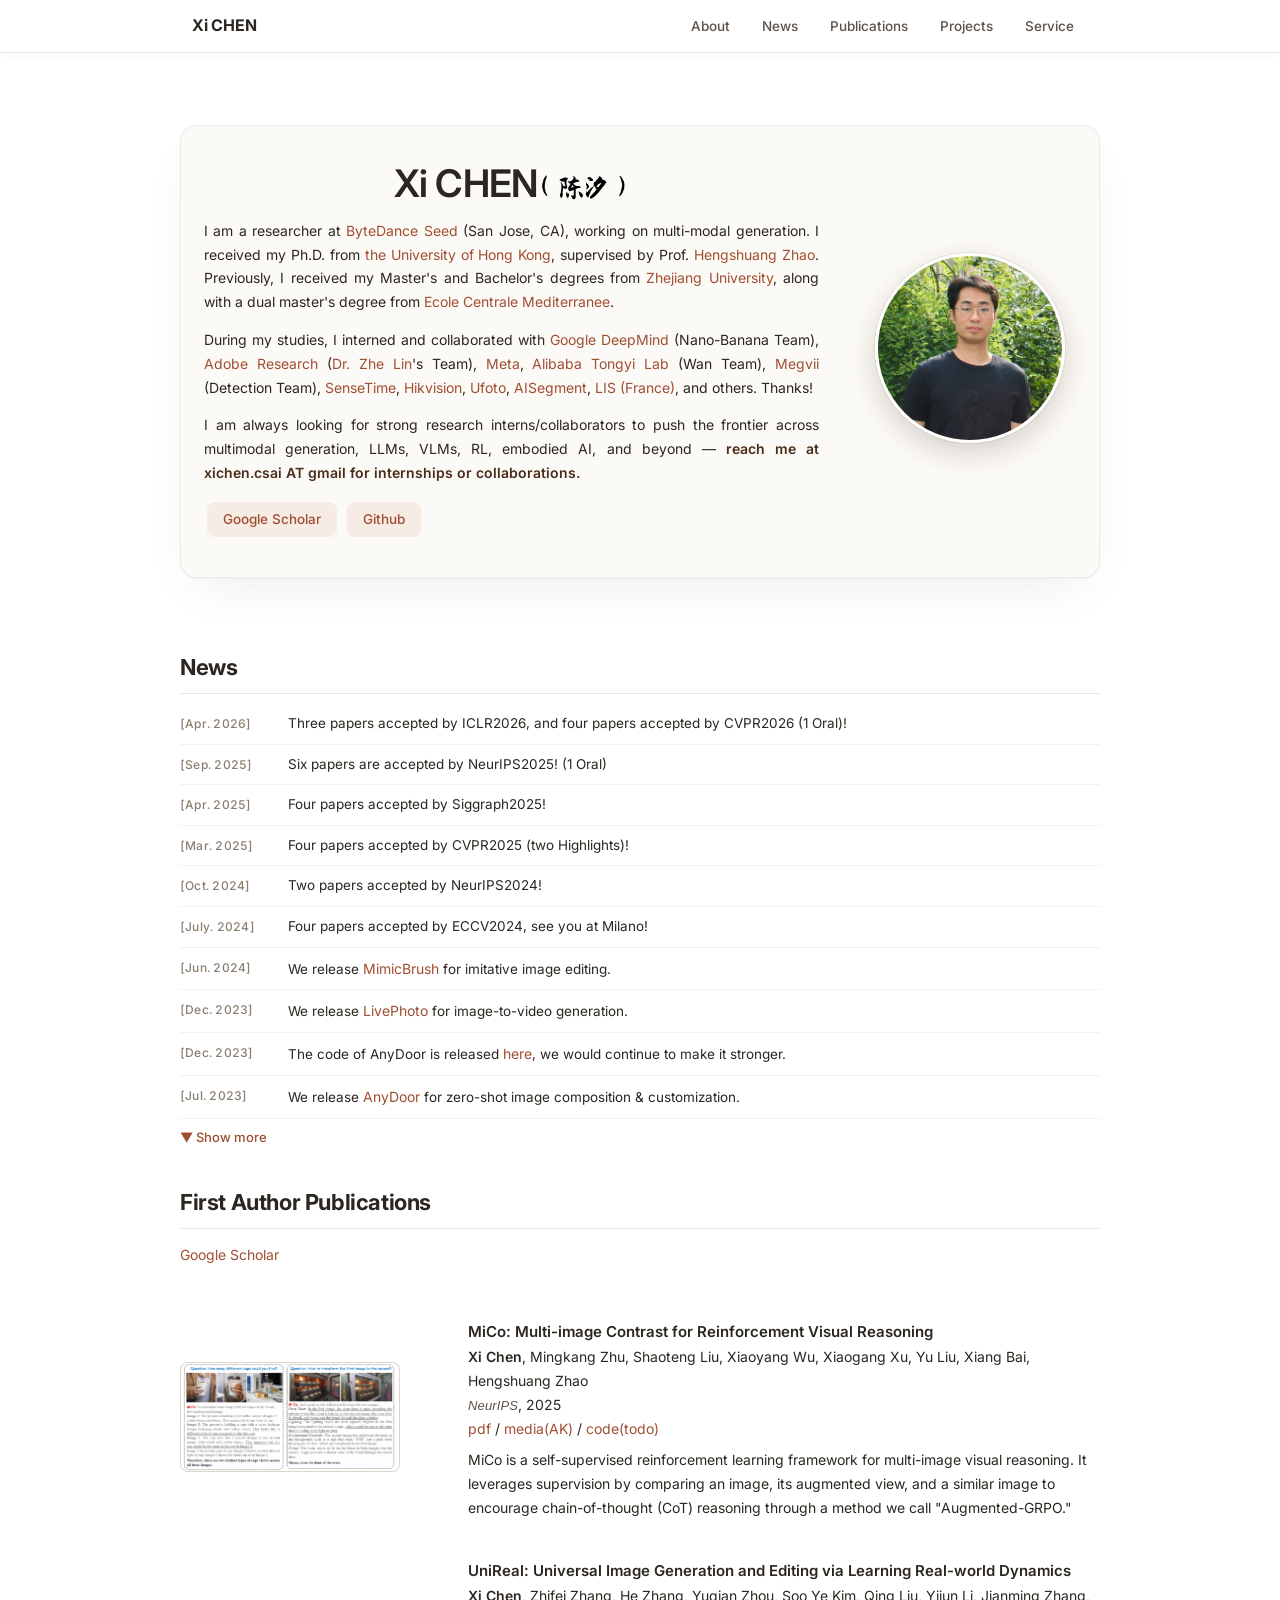
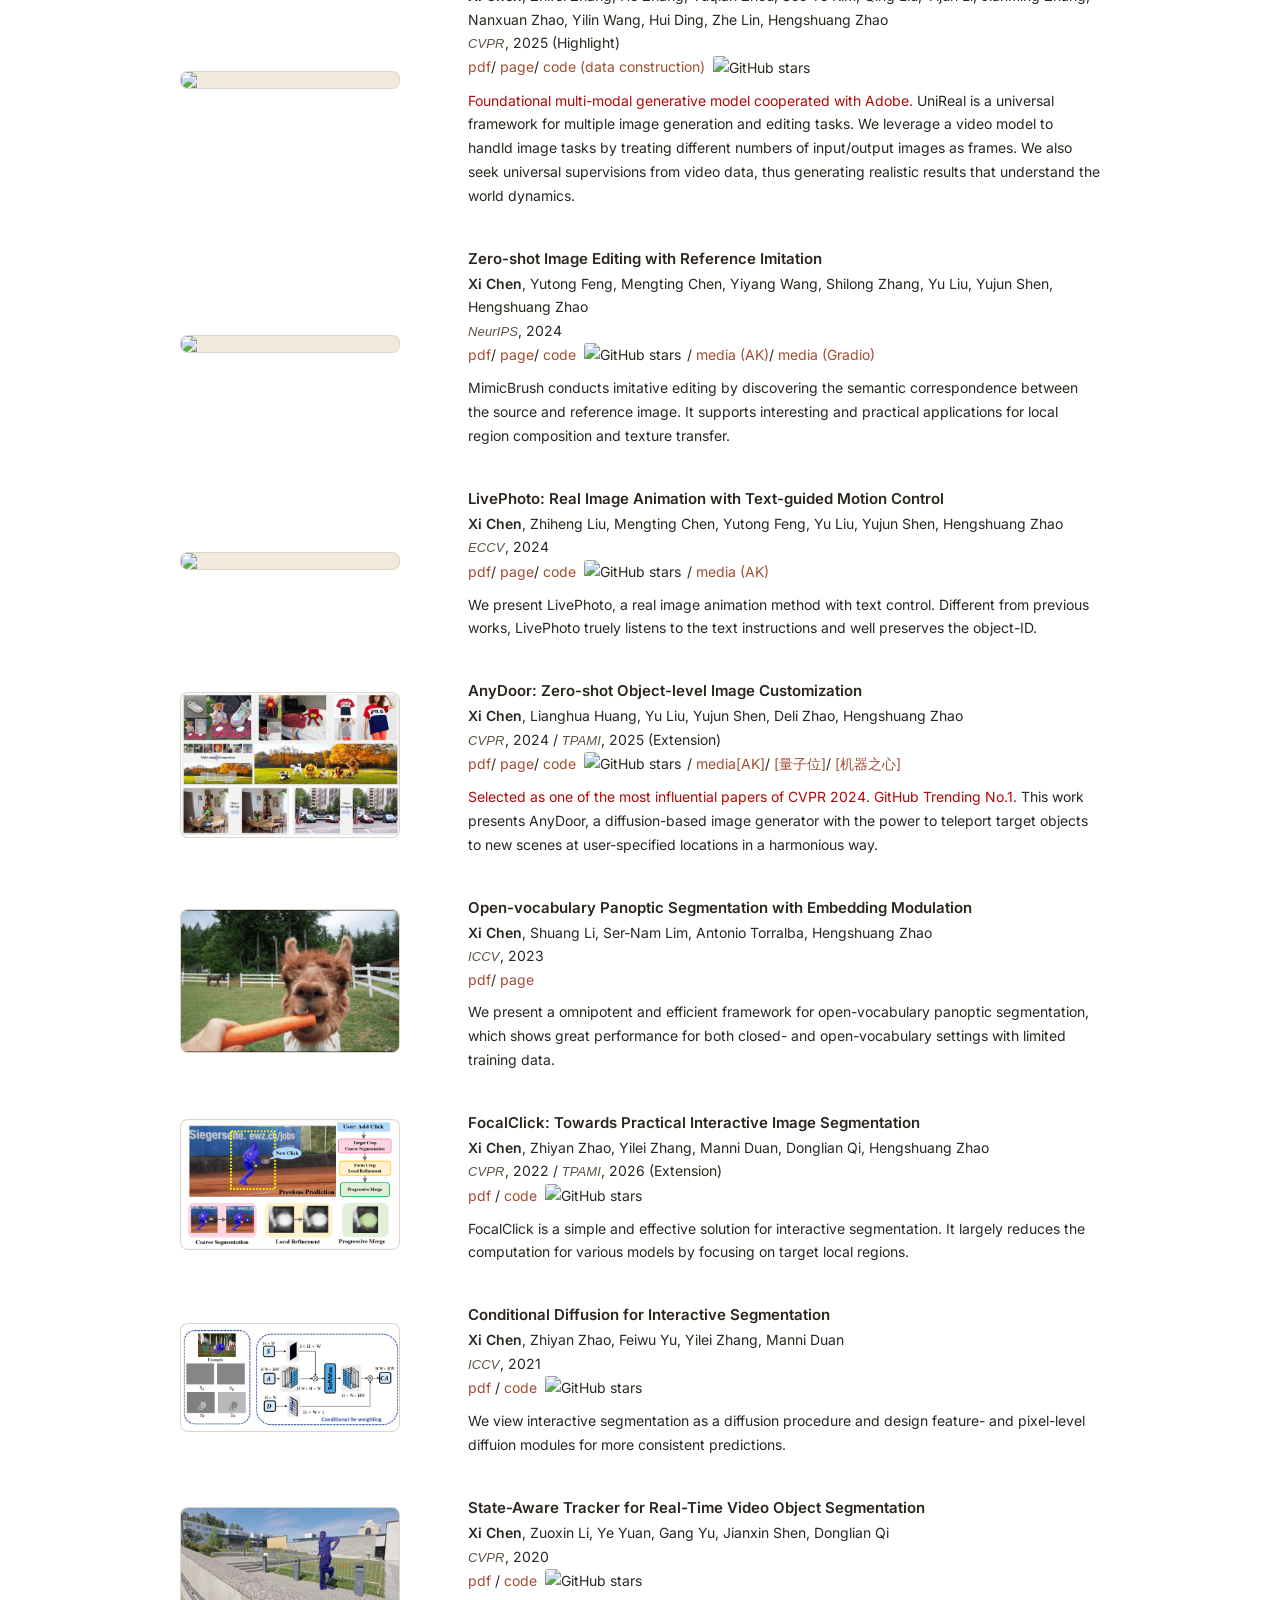
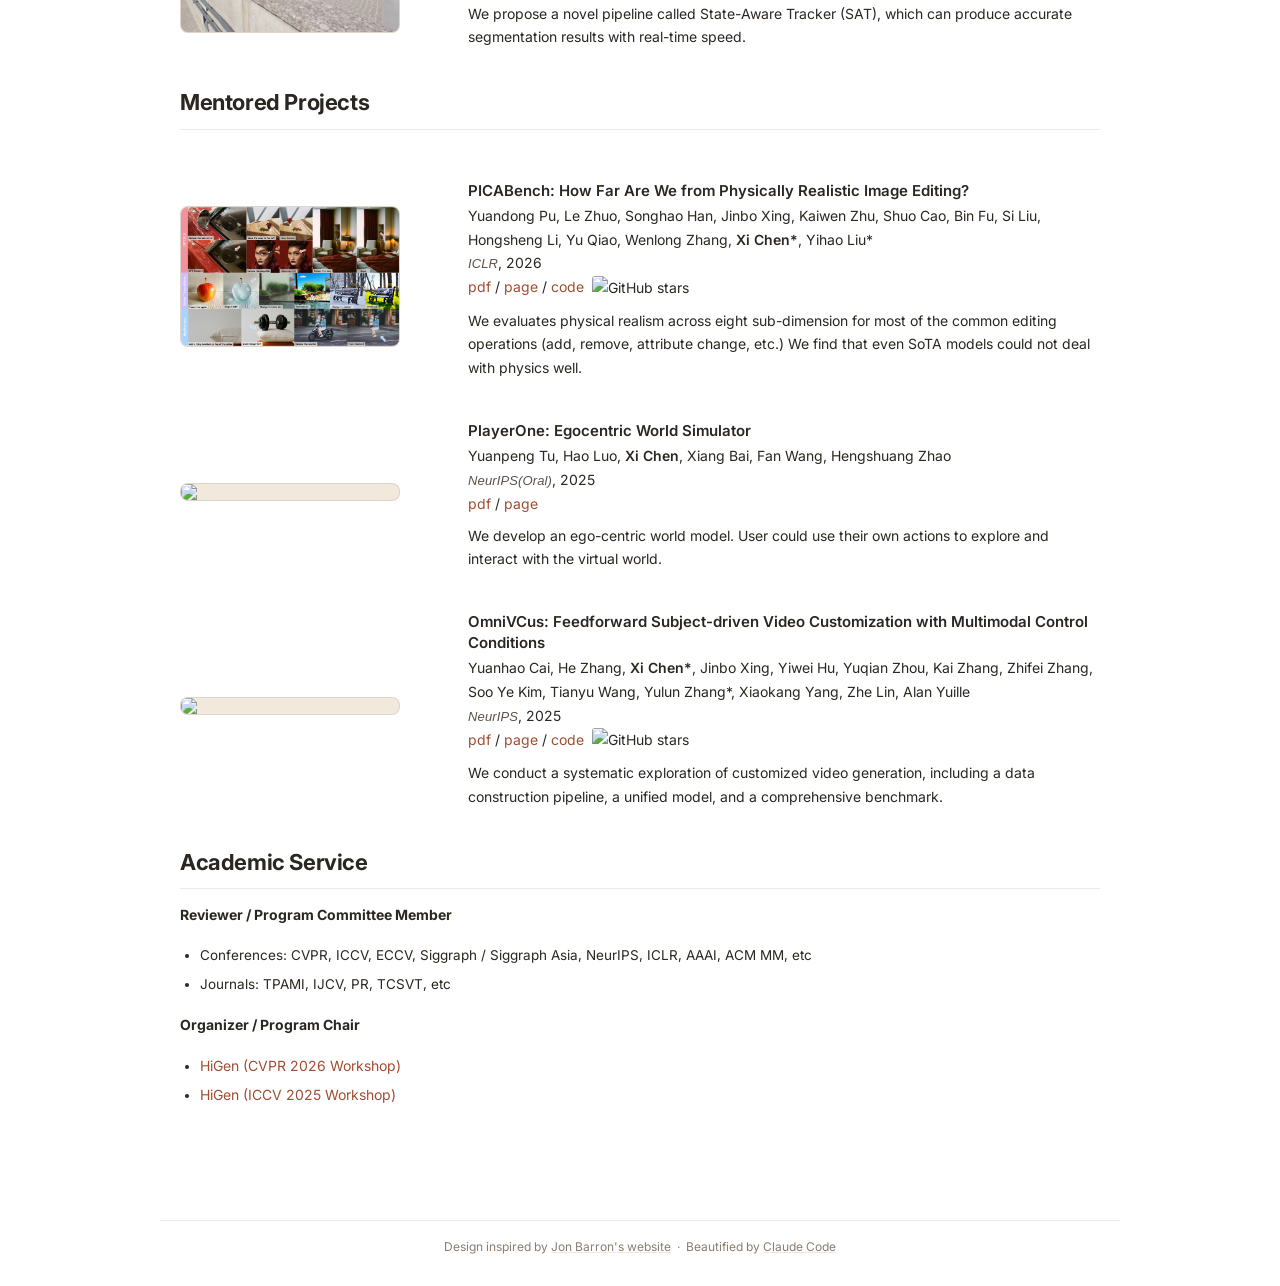
==== commit 509dbf08: "Add TPAMI extension venues for AnyDoor (2025) and FocalClick (2026); raise badge cache to 6h" ====
--- a/index.html
+++ b/index.html
@@ -339,9 +339,9 @@
                   <a href="https://arxiv.org/pdf/2307.09481.pdf">
                     <papertitle>AnyDoor: Zero-shot Object-level Image Customization</papertitle>
                   </a>
-                  <strong>Xi Chen</strong>, Lianghua Huang, Yu Liu, Yujun Shen, Deli Zhao, Hengshuang Zhao 
-                  <br>
-                  <em>CVPR</em>, 2024
+                  <strong>Xi Chen</strong>, Lianghua Huang, Yu Liu, Yujun Shen, Deli Zhao, Hengshuang Zhao
+                  <br>
+                  <em>CVPR</em>, 2024 / <em>TPAMI</em>, 2025 (Extension)
                   <br>
                   <a href="https://arxiv.org/pdf/2307.09481.pdf">pdf</a>/
                   <a href="https://damo-vilab.github.io/AnyDoor-Page/">page</a>/
@@ -403,7 +403,7 @@
                   <strong>Xi Chen</strong>, Zhiyan Zhao, Yilei Zhang, Manni Duan, Donglian Qi, Hengshuang Zhao
                   <br>
                   <!--<em>ICML</em>, 2022 &nbsp <font color="red"><strong>(Spotlight)</strong></font> -->
-                  <em>CVPR</em>, 2022
+                  <em>CVPR</em>, 2022 / <em>TPAMI</em>, 2026 (Extension)
 
                   <br>
                   <a href="https://arxiv.org/abs/2204.02574">pdf</a> /
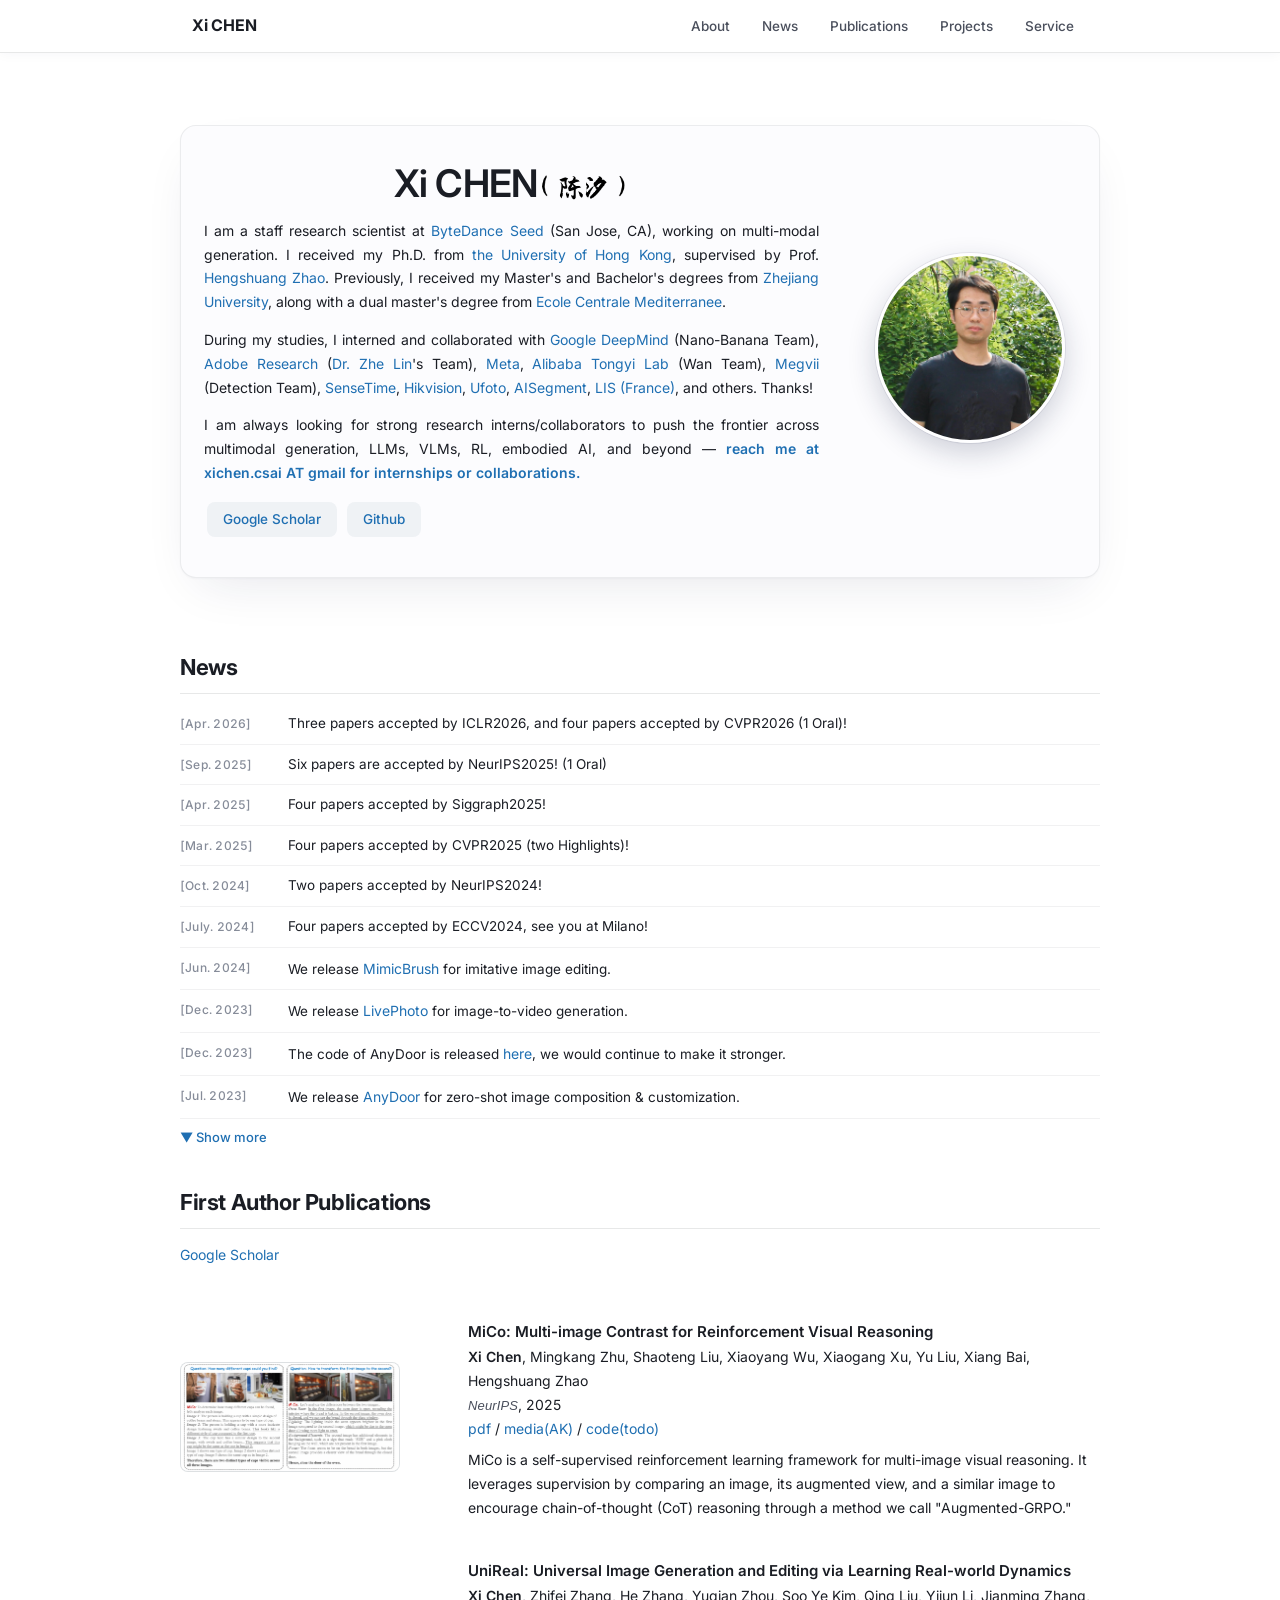
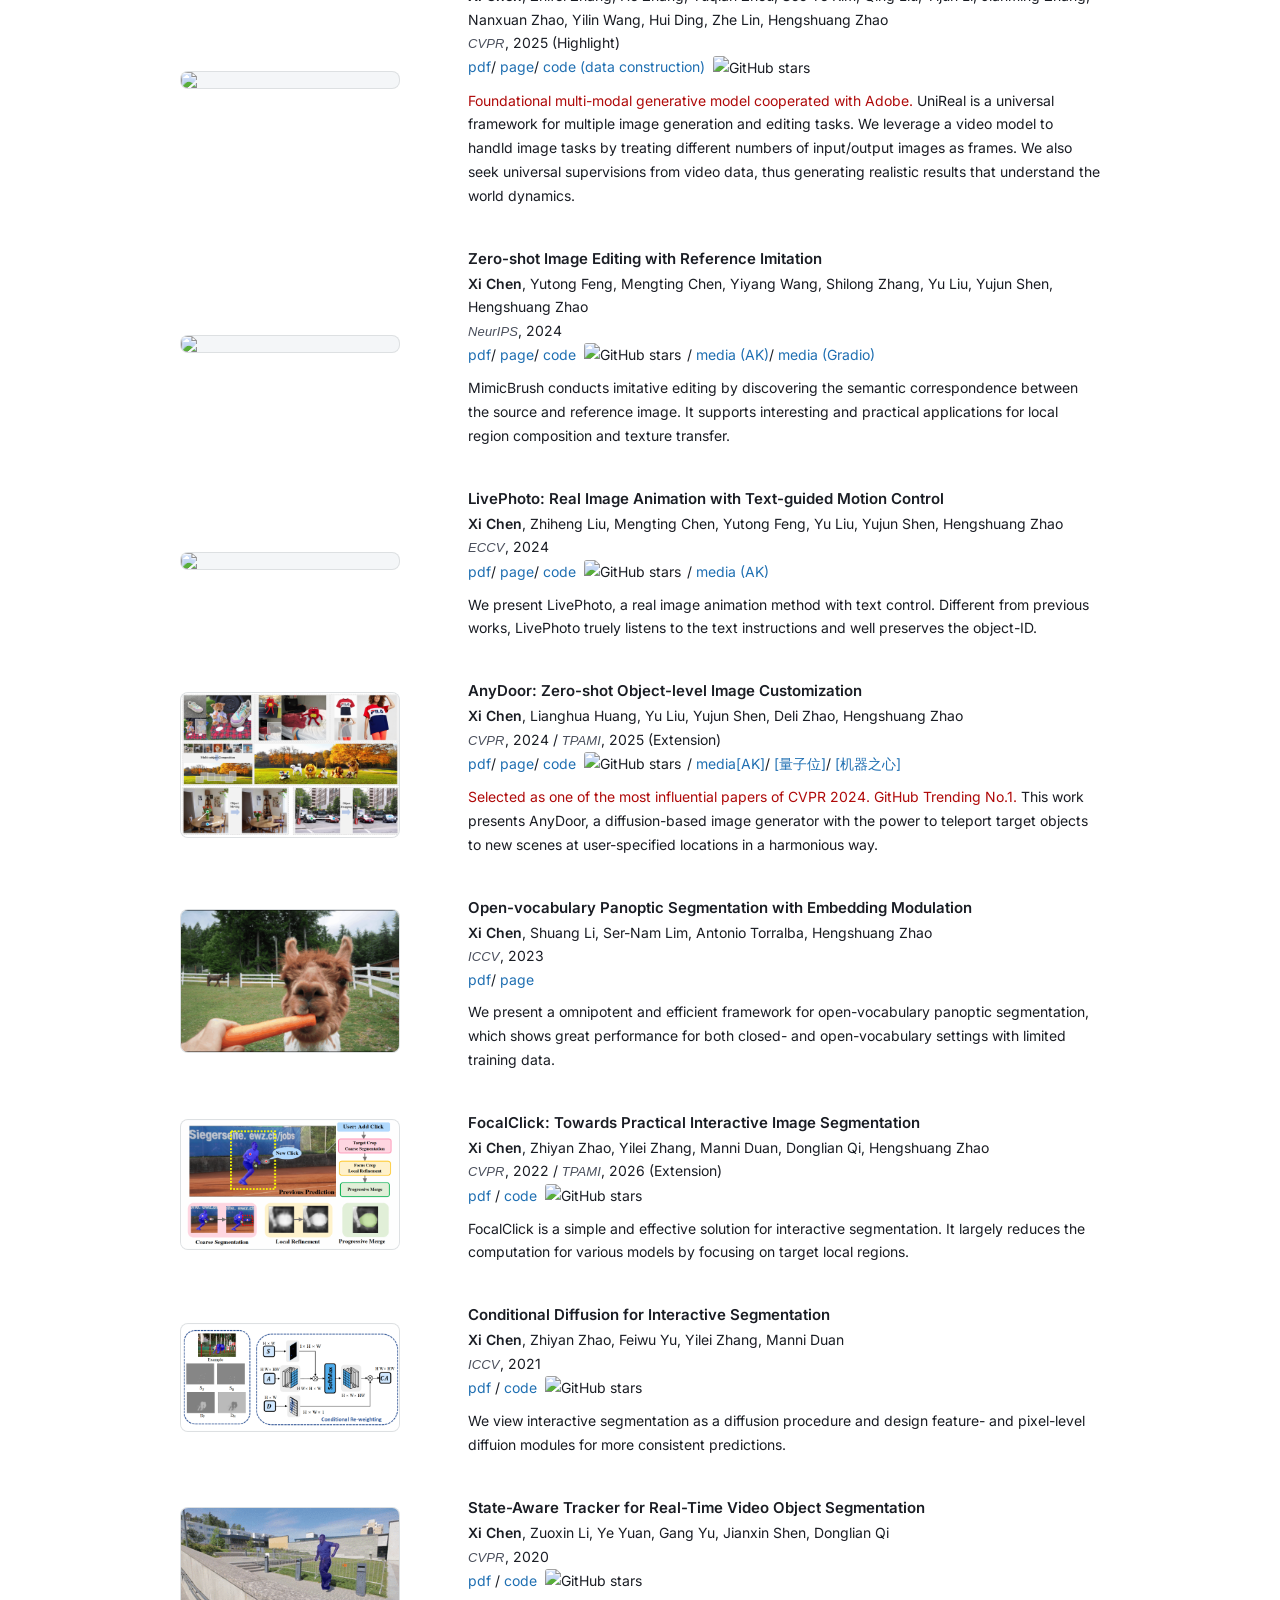
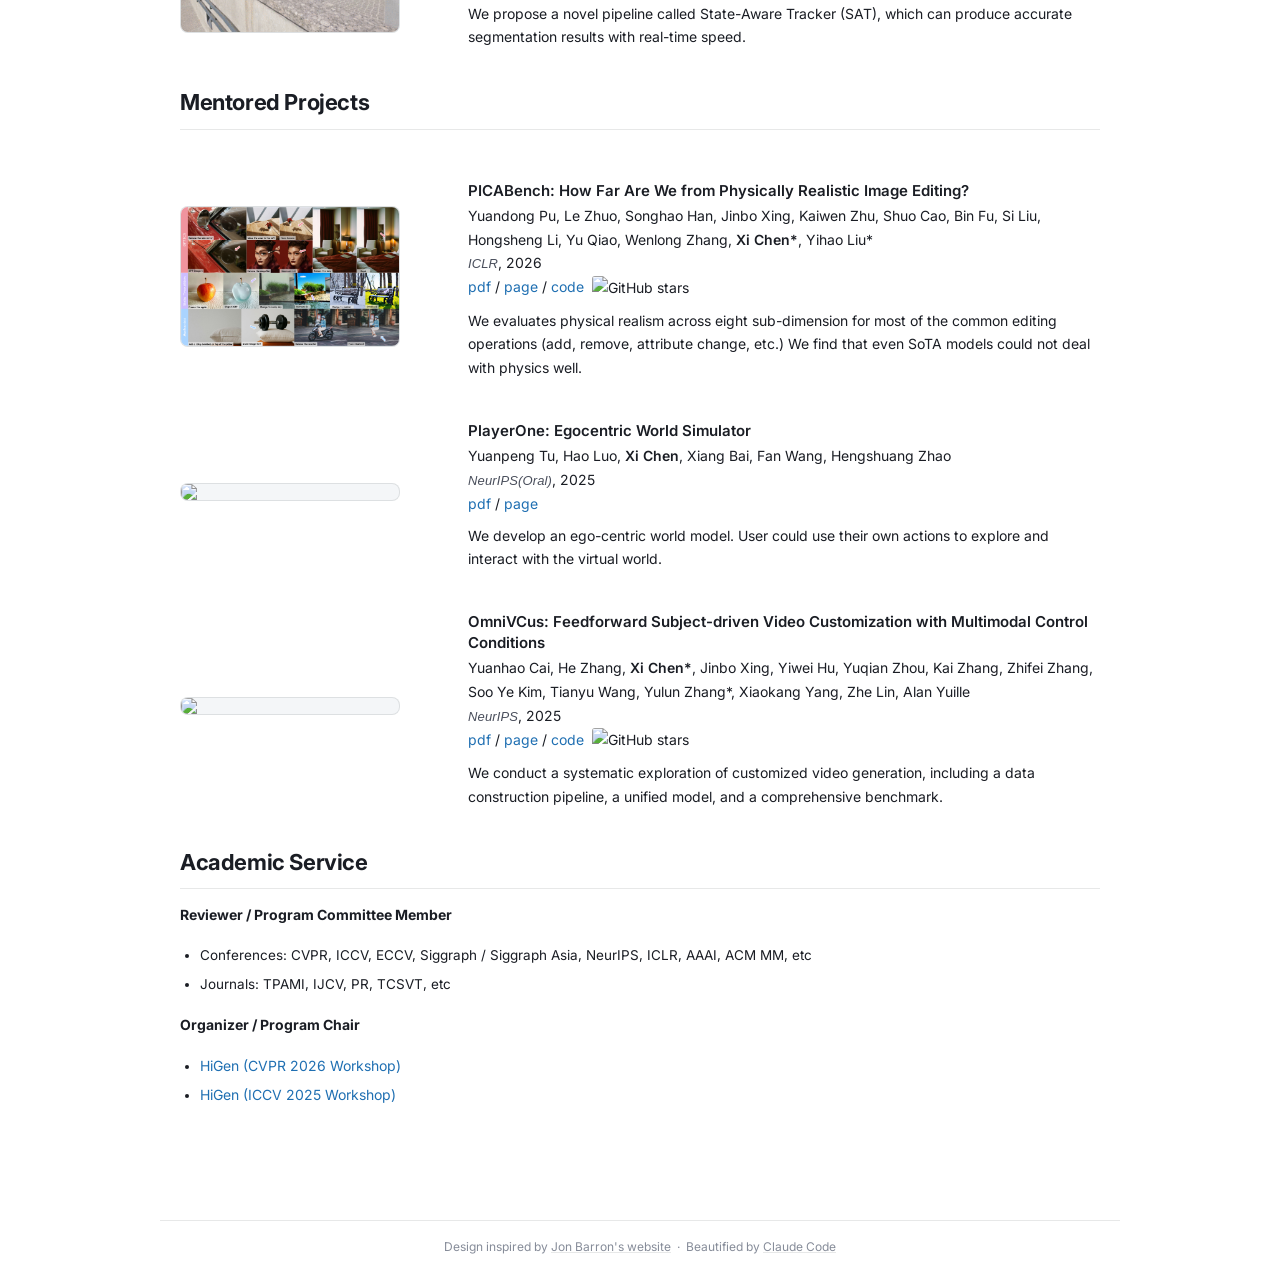
==== commit 4639430c: "Update title to Staff Research Scientist; refresh palette to ocean-blue Co-Authored-By: Claude Opus " ====
--- a/index.html
+++ b/index.html
@@ -17,12 +17,12 @@
   <!-- Open Graph / Twitter card -->
   <meta property="og:type" content="profile">
   <meta property="og:title" content="Xi CHEN (陈汐)">
-  <meta property="og:description" content="Researcher at ByteDance Seed, working on multi-modal generation.">
+  <meta property="og:description" content="Staff Research Scientist at ByteDance Seed, working on multi-modal generation.">
   <meta property="og:image" content="https://xavierchen34.github.io/images/photo-life.jpg">
   <meta property="og:url" content="https://xavierchen34.github.io/">
   <meta name="twitter:card" content="summary_large_image">
   <meta name="twitter:title" content="Xi CHEN (陈汐)">
-  <meta name="twitter:description" content="Researcher at ByteDance Seed, working on multi-modal generation.">
+  <meta name="twitter:description" content="Staff Research Scientist at ByteDance Seed, working on multi-modal generation.">
   <meta name="twitter:image" content="https://xavierchen34.github.io/images/photo-life.jpg">
 
 </head>
@@ -61,7 +61,7 @@
 
                   </p>
                   <p>
-                    I am a researcher at <a href="https://seed.bytedance.com/">ByteDance Seed</a> (San Jose, CA), working on multi-modal generation.
+                    I am a staff research scientist at <a href="https://seed.bytedance.com/">ByteDance Seed</a> (San Jose, CA), working on multi-modal generation.
                     I received my Ph.D. from <a href="https://www.hku.hk/">the University of Hong Kong</a>, supervised by Prof. <a
                     href="https://hszhao.github.io/">Hengshuang Zhao</a>.
                     Previously, I received my Master's and Bachelor's degrees from
--- a/stylesheet.css
+++ b/stylesheet.css
@@ -1,5 +1,5 @@
 /* ============================================================
-   Xi CHEN — Academic Homepage  |  Claude-inspired warm palette
+   Xi CHEN — Academic Homepage  |  Indigo academic palette
    ============================================================ */
 
 /* ---------- Fonts ---------- */
@@ -55,36 +55,39 @@
     U+2212, U+2215, U+FEFF, U+FFFD;
 }
 
-/* ---------- Design Tokens (Claude-inspired warm palette) ---------- */
+/* ---------- Design Tokens (Indigo academic palette) ---------- */
 :root {
-  /* Brand accent — Claude's signature warm clay/terracotta */
-  --accent:        #C96442;   /* clay */
-  --accent-dark:   #A04E32;
-  --accent-soft:   #EFE0D6;   /* tinted parchment */
-  --accent-xsoft:  #F6ECE3;
-  --accent-glow:   rgba(201, 100, 66, 0.18);
-
-  /* Warm neutrals — Claude paper / ink */
-  --paper:         #F4EFE6;   /* page background */
-  --paper-2:       #EBE3D5;   /* deeper warm tint for gradient */
-  --paper-3:       #E4D9C5;   /* subtle accent for blur richness */
-  --card:          #FBF7F0;   /* card surface (opaque fallback) */
-  --ink:           #2B2620;   /* primary text */
-  --ink-soft:      #5C5247;   /* muted text */
-  --ink-faint:     #8A7E70;   /* very muted */
-  --hairline:      rgba(43, 38, 32, 0.10);
-  --hairline-soft: rgba(43, 38, 32, 0.06);
+  /* Brand accent — muted Oxford / slate blue (calm, low-saturation) */
+  --accent:        #2B86C5;   /* brighter ocean blue (hover) */
+  --accent-dark:   #1F6FB2;   /* clear, legible blue (links) */
+  --accent-soft:   #DEE5EC;   /* neutral cool wash */
+  --accent-xsoft:  #EFF2F5;
+  --accent-glow:   rgba(52, 82, 122, 0.16);
+
+  /* Cool neutrals — clean paper / ink */
+  --paper:         #FBFBFD;   /* page background */
+  --paper-2:       #F2F3F8;   /* deeper cool tint for gradient */
+  --paper-3:       #E8EAF2;   /* subtle accent for blur richness */
+  --card:          #FFFFFF;   /* card surface (opaque fallback) */
+  --ink:           #1A1D24;   /* primary text */
+  --ink-soft:      #4A4F5C;   /* muted text */
+  --ink-faint:     #868C99;   /* very muted */
+  --hairline:      rgba(26, 29, 36, 0.10);
+  --hairline-soft: rgba(26, 29, 36, 0.06);
 
   /* Surfaces */
-  --bg-hover:      #F1E9DC;
+  --bg-hover:      #F4F6F8;
 
   /* Highlights */
   --amber:         #C9892D;
   --red-vivid:     #B0432A;
 
+  /* Type families */
+  --sans:          'Inter', 'Lato', Verdana, Helvetica, sans-serif;
+
   --radius:        14px;
-  --shadow-card:   0 12px 40px rgba(60, 38, 20, 0.10),
-                   0 2px 10px  rgba(60, 38, 20, 0.05);
+  --shadow-card:   0 12px 40px rgba(26, 35, 70, 0.10),
+                   0 2px 10px  rgba(26, 35, 70, 0.05);
 }
 
 /* ---------- Base ---------- */
@@ -118,7 +121,7 @@
   backdrop-filter: saturate(180%) blur(18px);
   -webkit-backdrop-filter: saturate(180%) blur(18px);
   border-bottom: 1px solid var(--hairline);
-  box-shadow: 0 1px 12px rgba(60, 38, 20, 0.04);
+  box-shadow: 0 1px 12px rgba(26, 35, 70, 0.04);
 }
 .topnav-inner {
   max-width: 960px;
@@ -179,7 +182,7 @@
 /* Section headings — confident, sentence-case, hairline divider underneath */
 heading {
   display: block;
-  font-family: 'Inter', 'Lato', Verdana, Helvetica, sans-serif;
+  font-family: var(--sans);
   font-size: 22px;
   font-weight: 700;
   letter-spacing: -0.018em;
@@ -194,7 +197,7 @@
 /* Paper titles */
 papertitle {
   display: block;
-  font-family: 'Inter', 'Lato', Verdana, Helvetica, sans-serif;
+  font-family: var(--sans);
   font-size: 15px;
   font-weight: 600;
   line-height: 1.4;
@@ -209,7 +212,7 @@
 /* Name / title */
 name {
   display: block;
-  font-family: 'Inter', 'Lato', Verdana, Helvetica, sans-serif;
+  font-family: var(--sans);
   font-size: 38px;
   font-weight: 600;
   letter-spacing: -0.025em;
@@ -242,14 +245,14 @@
   margin: 0 auto;
   border-radius: 16px;
 
-  /* No frosted glass, no gradient. Just a single very subtle warm tint
+  /* No frosted glass, no gradient. Just a single very subtle cool tint
      — practically white, with a whisper of paper underneath. */
-  background: #FCFAF6;
+  background: #FCFCFE;
 
   /* One hairline border, one diffuse shadow. That's it. */
-  border: 1px solid rgba(43, 38, 32, 0.07);
-  box-shadow: 0 1px 2px rgba(43, 38, 32, 0.03),
-              0 20px 50px -20px rgba(43, 38, 32, 0.10);
+  border: 1px solid rgba(26, 29, 36, 0.07);
+  box-shadow: 0 1px 2px rgba(26, 35, 70, 0.03),
+              0 20px 50px -20px rgba(26, 35, 70, 0.12);
 }
 
 /* ---------- Bio prose: justify both edges ---------- */
@@ -266,7 +269,7 @@
    (deep coffee brown + bold). The rest of the paragraph stays normal. */
 .bio-cta strong {
   font-weight: 600;
-  color: #4A2C1A;
+  color: var(--accent-dark);
 }
 
 /* GitHub star badges (auto-fetched from shields.io) */
@@ -393,20 +396,20 @@
 .profile-photo {
   border: 3px solid rgba(255, 255, 255, 0.8) !important;
   box-shadow:
-    0 0 0 1px rgba(60, 38, 20, 0.08),
-    0 10px 28px rgba(60, 38, 20, 0.20) !important;
+    0 0 0 1px rgba(26, 35, 70, 0.08),
+    0 10px 28px rgba(26, 35, 70, 0.20) !important;
   transition: transform 0.4s ease, box-shadow 0.4s ease !important;
 }
 .profile-photo:hover {
   transform: scale(1.04);
   box-shadow:
-    0 0 0 1px rgba(60, 38, 20, 0.10),
-    0 14px 36px rgba(60, 38, 20, 0.28) !important;
+    0 0 0 1px rgba(26, 35, 70, 0.10),
+    0 14px 36px rgba(26, 35, 70, 0.28) !important;
 }
 
 /* ---------- Highlight Spans ---------- */
 span.highlight {
-  background-color: #FBE9C9;
+  background-color: #FFF3C4;
   padding: 0 3px;
   border-radius: 3px;
 }
